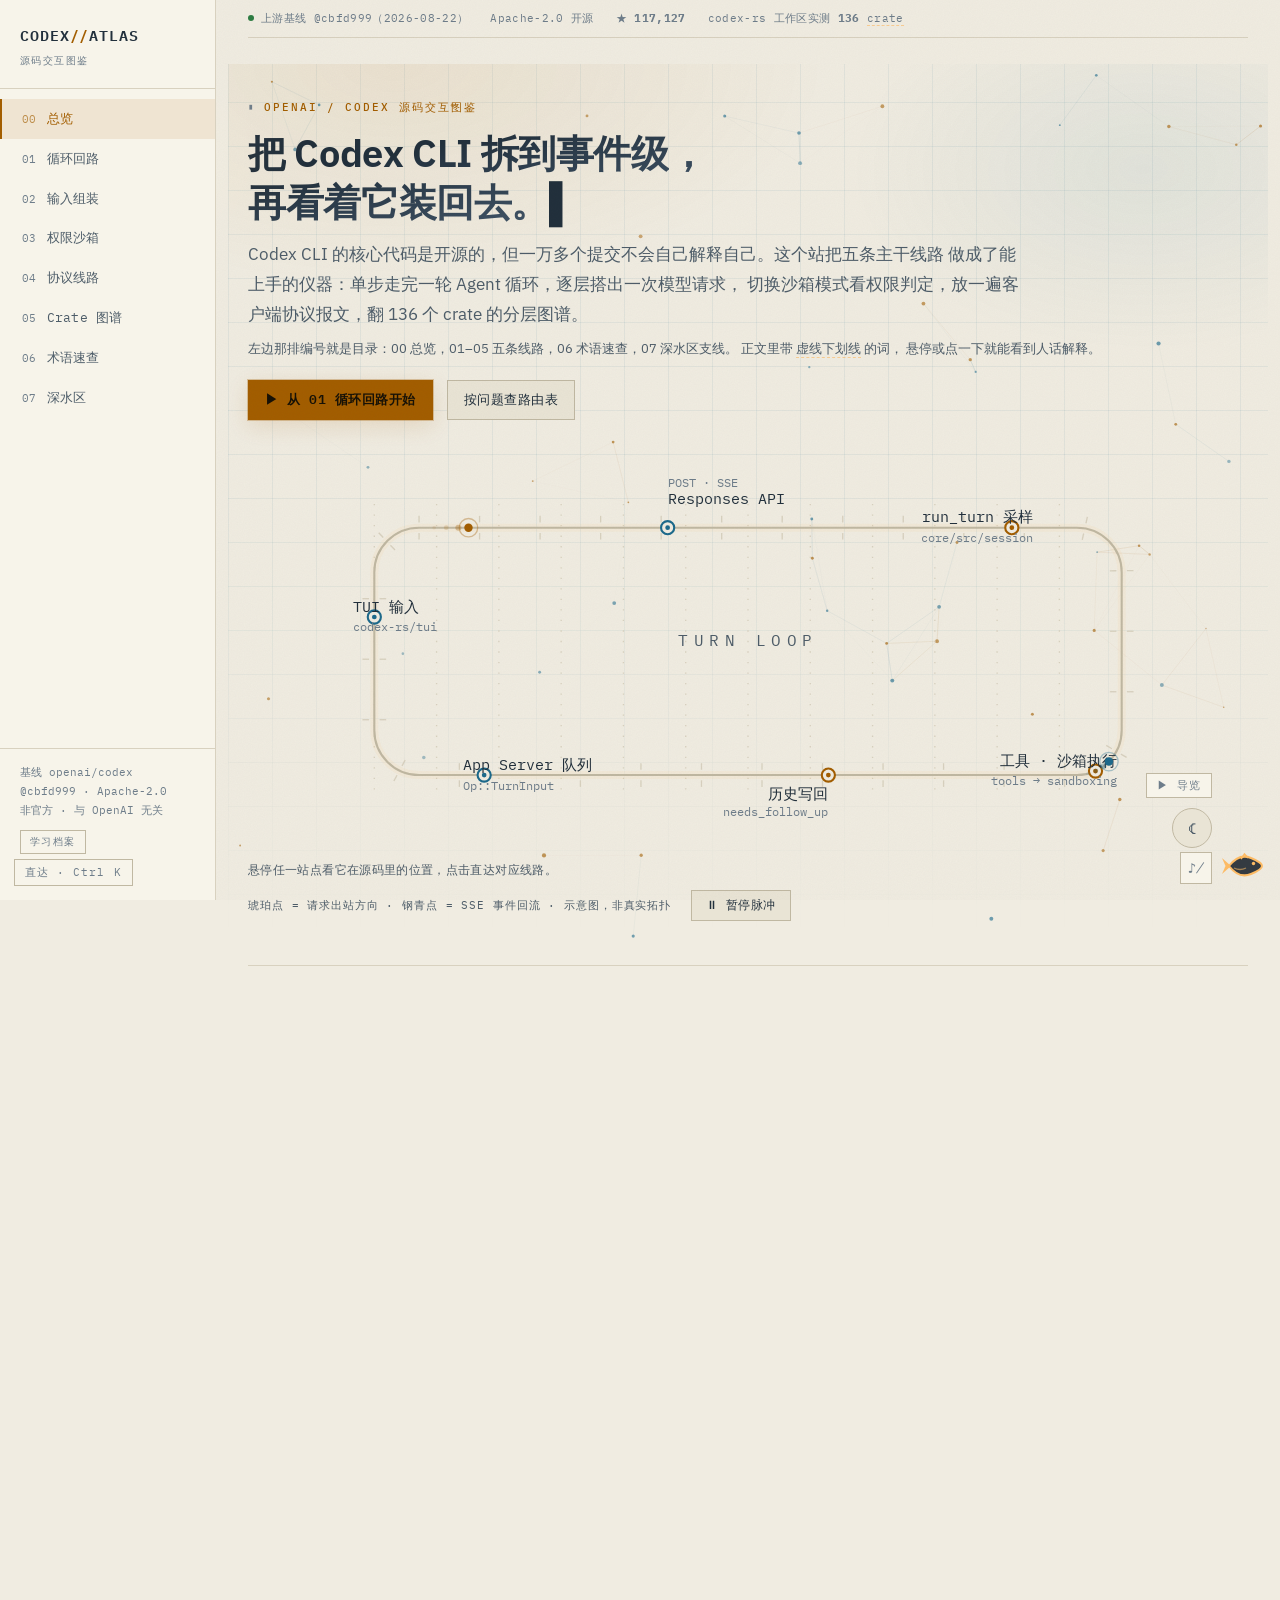
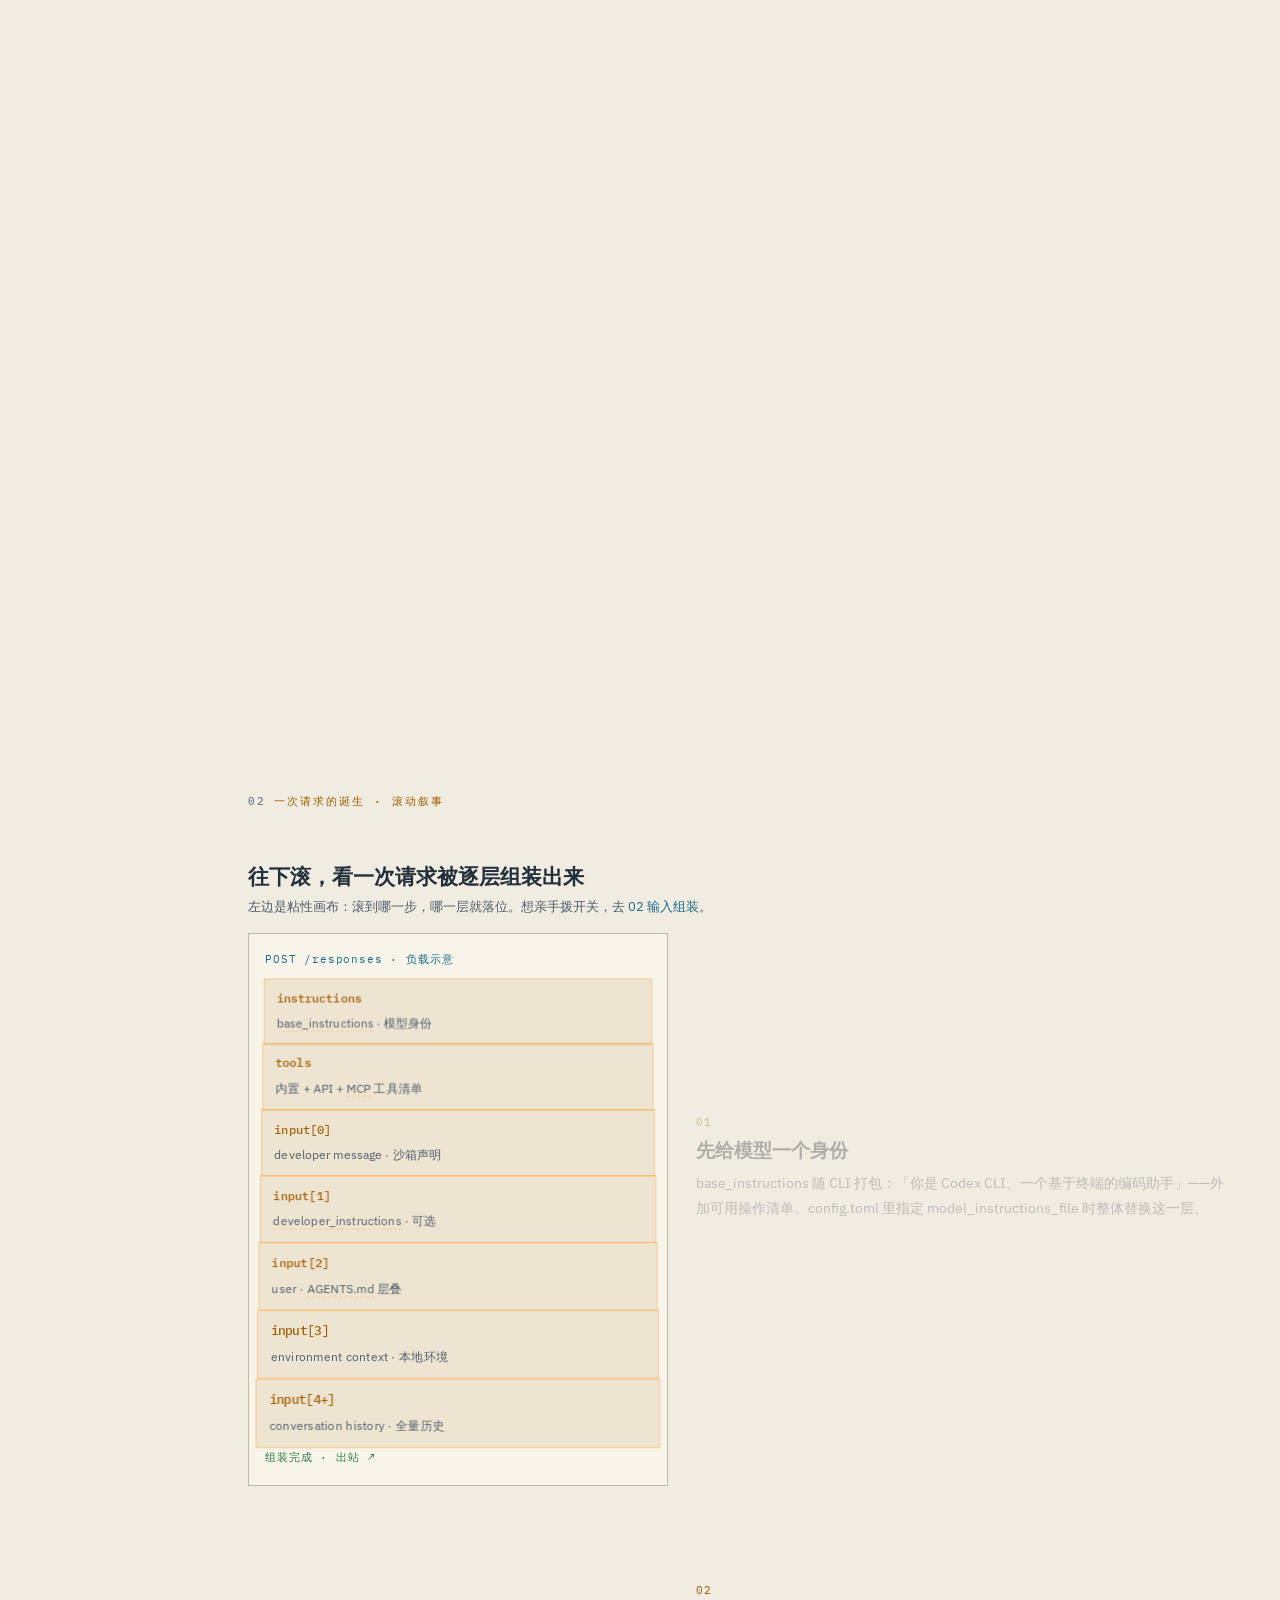
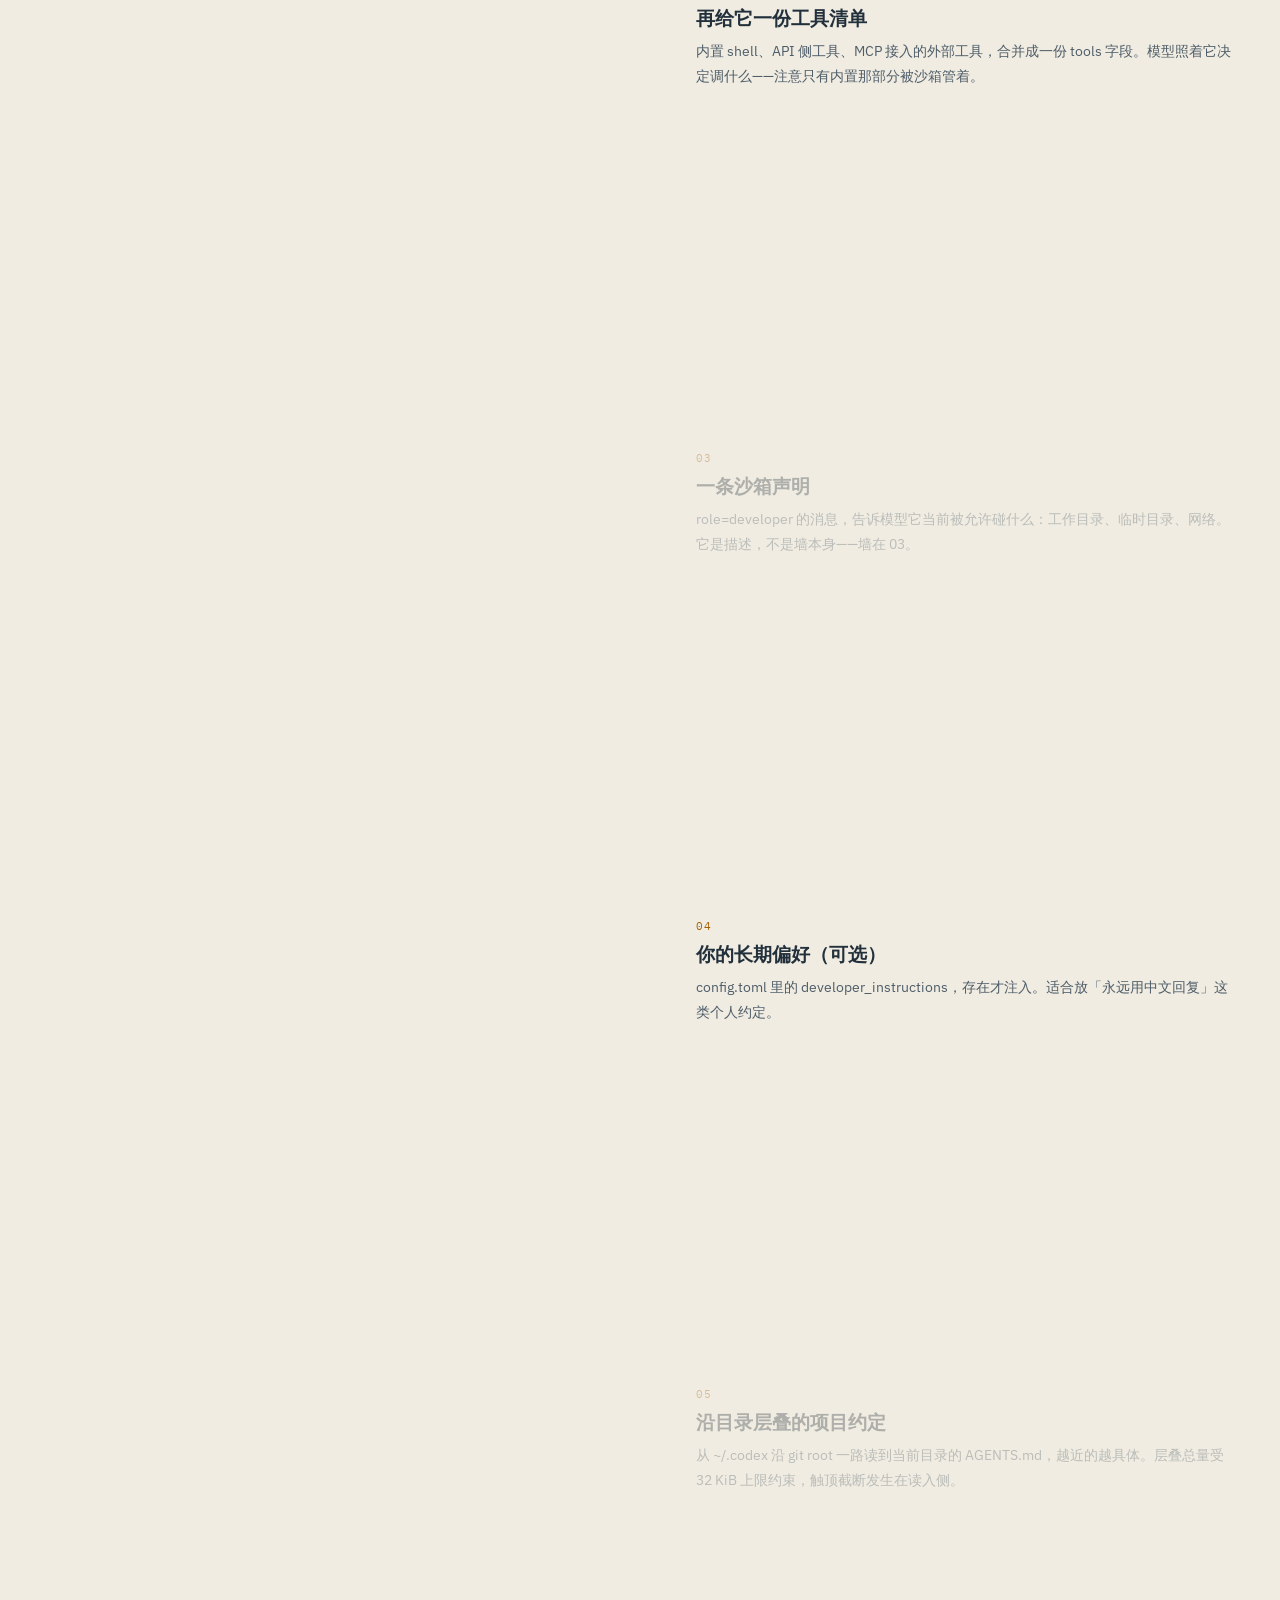
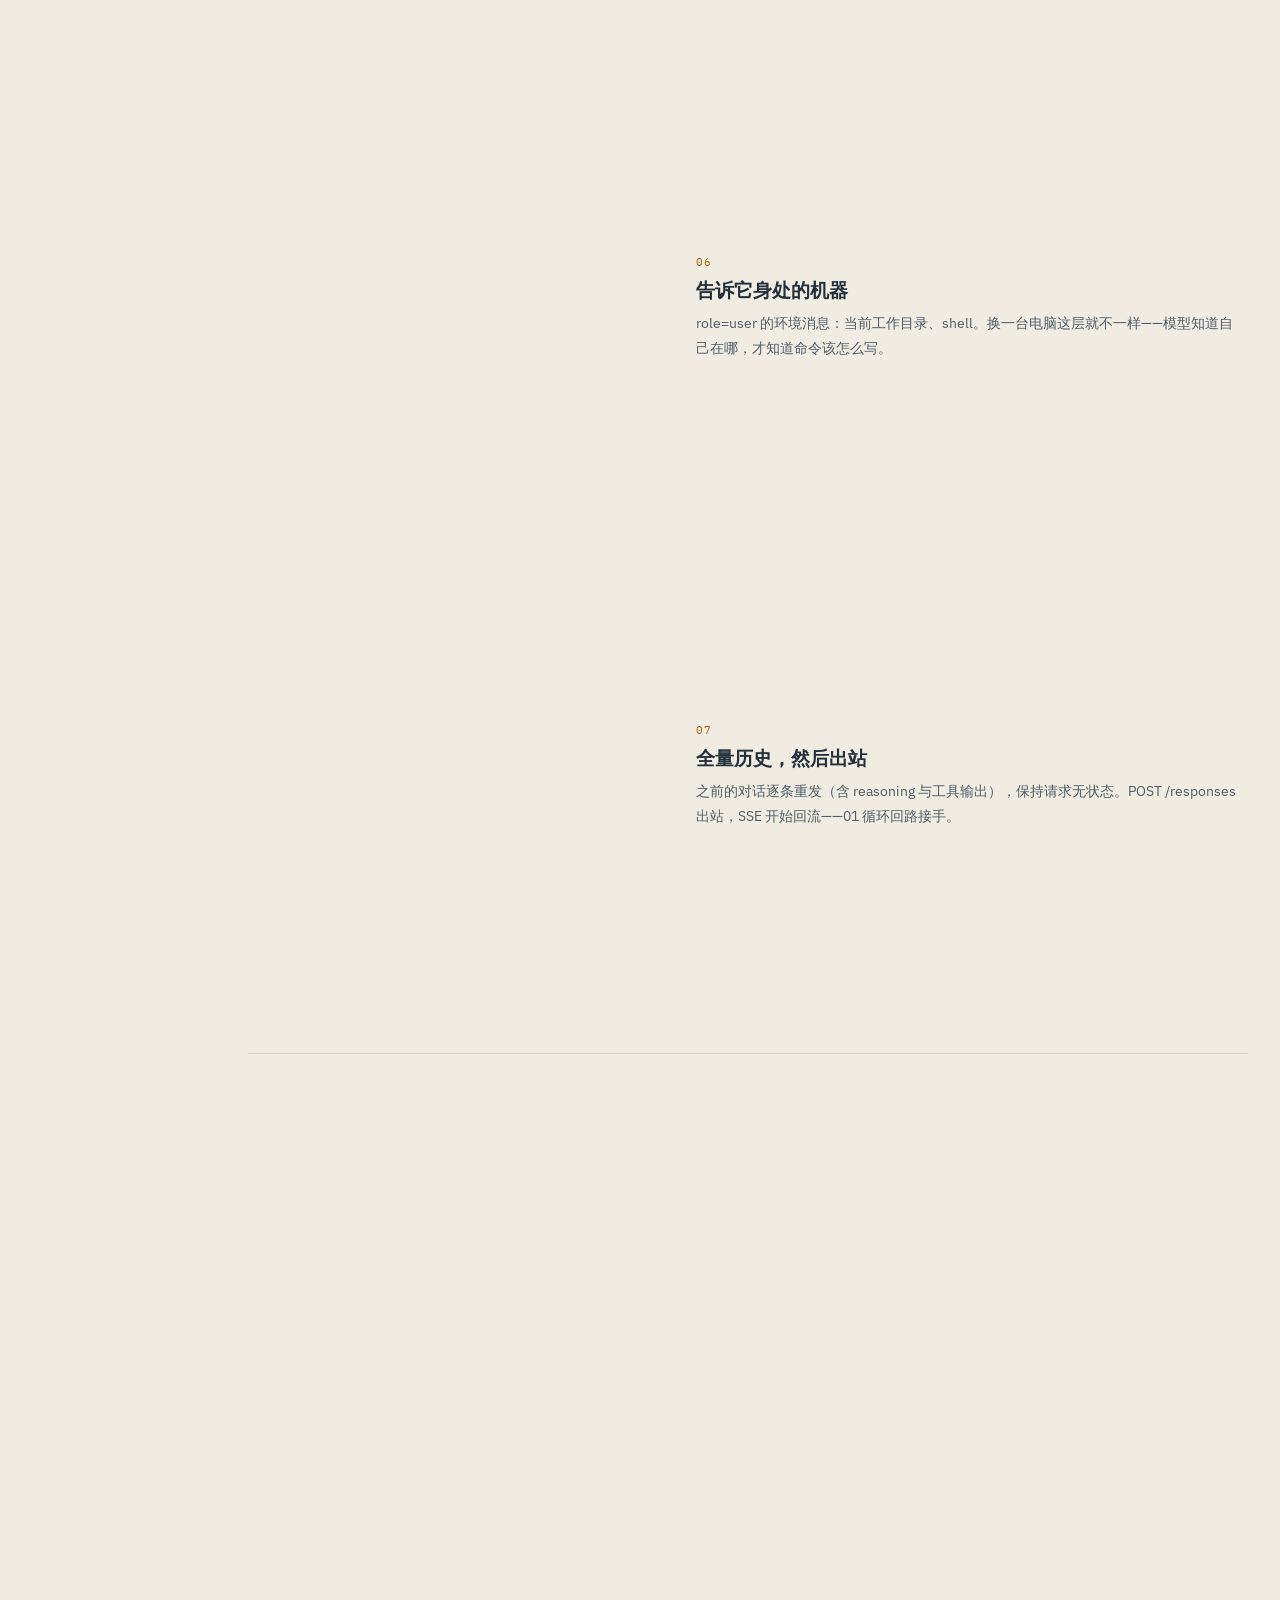
==== index.html @ eab5d167 "feat: baseline migration 343074d4 -> cbfd999 (Add hooks for interrupted turns, 2026-08-25) - first f" ====
<!DOCTYPE html>
<html lang="zh-CN">
<head>
<meta charset="UTF-8">
<meta name="viewport" content="width=device-width, initial-scale=1.0">
<meta name="theme-color" content="#101418">
<title>CODEX ATLAS · openai/codex 源码交互图鉴</title>
<meta name="description" content="把开源的 Codex CLI 拆到事件级：Agent 循环、Prompt 组装、沙箱权限、App Server 协议、136 个 crate 图谱，全部可以上手操作。非官方中文学习站。">
<link rel="icon" type="image/svg+xml" href="data:image/svg+xml,%3Csvg xmlns='http://www.w3.org/2000/svg' viewBox='0 0 32 32'%3E%3Crect width='32' height='32' fill='%23101418'/%3E%3Cpath d='M7 9l8 7-8 7' stroke='%23ffb454' stroke-width='2.6' fill='none'/%3E%3Cpath d='M17 23h9' stroke='%238fc7e8' stroke-width='2.6'/%3E%3C/svg%3E">
<meta property="og:type" content="website">
<meta property="og:site_name" content="CODEX ATLAS">
<meta property="og:title" content="CODEX ATLAS · openai/codex 源码交互图鉴">
<meta property="og:description" content="把 Codex CLI 拆到事件级：单步走完 Agent 循环、逐层搭出模型请求、现场判定沙箱权限、放一遍协议报文、翻 136 个 crate 的图谱。">
<meta property="og:url" content="https://shine-233.github.io/codex-atlas/">
<meta property="og:image" content="https://shine-233.github.io/codex-atlas/assets/og.png">
<meta name="twitter:card" content="summary_large_image">
<link rel="preconnect" href="https://fonts.googleapis.com">
<link rel="preconnect" href="https://fonts.gstatic.com" crossorigin>
<link href="https://fonts.googleapis.com/css2?family=IBM+Plex+Mono:wght@400;500;600&family=IBM+Plex+Sans:wght@400;500;600&display=swap" rel="stylesheet">
<link rel="stylesheet" href="assets/styles.css">
</head>
<body>

<a class="skip-link" href="#main">跳到主内容</a>

<nav class="rail" aria-label="站点线路">
  <a class="rail-brand" href="index.html">
    <span class="sig">CODEX<b>//</b>ATLAS</span>
    <span class="sub">源码交互图鉴</span>
  </a>
  <div class="rail-chs">
    <a class="rail-ch" href="index.html"><span class="ch-no">00</span>总览</a>
    <a class="rail-ch" href="labs/loop.html"><span class="ch-no">01</span>循环回路</a>
    <a class="rail-ch" href="labs/prompt.html"><span class="ch-no">02</span>输入组装</a>
    <a class="rail-ch" href="labs/sandbox.html"><span class="ch-no">03</span>权限沙箱</a>
    <a class="rail-ch" href="labs/appserver.html"><span class="ch-no">04</span>协议线路</a>
    <a class="rail-ch" href="labs/atlas.html"><span class="ch-no">05</span>Crate 图谱</a>
    <a class="rail-ch" href="glossary.html"><span class="ch-no">06</span>术语速查</a>
    <a class="rail-ch" href="labs/deep.html"><span class="ch-no">07</span>深水区</a>
  </div>
  <div class="rail-foot">
    基线 openai/codex<br>@cbfd999 · Apache-2.0<br>非官方 · 与 OpenAI 无关
  </div>
</nav>

<div class="topbar">
  <span class="sig">CODEX<b>//</b>ATLAS</span>
  <button class="nav-toggle" aria-expanded="false" aria-controls="mnav">菜单</button>
</div>
<div class="mobile-nav" id="mnav">
  <a href="index.html">00 · 总览</a>
  <a href="labs/loop.html">01 · 循环回路</a>
  <a href="labs/prompt.html">02 · 输入组装</a>
  <a href="labs/sandbox.html">03 · 权限沙箱</a>
  <a href="labs/appserver.html">04 · 协议线路</a>
  <a href="labs/atlas.html">05 · Crate 图谱</a>
  <a href="glossary.html">06 · 术语速查</a>
  <a href="labs/deep.html">07 · 深水区</a>
</div>

<div class="wrap">
  <main class="container" id="main">

    <div class="status-strip">
      <span><i class="dot"></i>上游基线 @cbfd999（2026-08-22）</span>
      <span>Apache-2.0 开源</span>
      <span>★ <b data-count="117127">117,127</b></span>
      <span>codex-rs 工作区实测 <b data-count="136">136</b> crate</span>
    </div>

    <!-- 主视觉 -->
    <section class="hero" style="padding-top:26px;">
      <div id="hero-field" aria-hidden="true"></div>
      <p class="eyebrow"><span class="tick">▮</span><span data-decode>OPENAI / CODEX 源码交互图鉴</span></p>
      <h1>把 Codex CLI 拆到事件级，<br>再看着它装回去。<span class="cursor-blink" aria-hidden="true">▌</span></h1>
      <p class="lede">
        Codex CLI 的核心代码是开源的，但一万多个提交不会自己解释自己。这个站把五条主干线路
        做成了能上手的仪器：单步走完一轮 Agent 循环，逐层搭出一次模型请求，
        切换沙箱模式看权限判定，放一遍客户端协议报文，翻 136 个 crate 的分层图谱。
      </p>
      <p class="small muted" style="margin-top:8px;">
        左边那排编号就是目录：00 总览，01–05 五条线路，06 术语速查，07 深水区支线。
        正文里带 <span style="border-bottom:1px dashed rgba(255,180,84,.55);cursor:help;">虚线下划线</span> 的词，
        悬停或点一下就能看到人话解释。
      </p>
      <p style="margin:20px 0 6px;">
        <a class="btn primary" href="labs/loop.html">▶ 从 01 循环回路开始</a>
        <a class="btn" href="#route" style="margin-left:10px;">按问题查路由表</a>
      </p>
      <div id="hero-scope" style="margin:34px 0 0;"></div>
      <div class="loopscope-tip" id="hero-tip" aria-live="polite">
        悬停任一站点看它在源码里的位置，点击直达对应线路。
      </div>
      <p class="small muted" style="font-family:var(--mono); font-size:11px; letter-spacing:.08em; margin-top:10px;">
        琥珀点 = 请求出站方向 · 钢青点 = SSE 事件回流 · 示意图，非真实拓扑
        <button class="btn" id="pulse-toggle" type="button" aria-pressed="false"
                style="margin-left:12px; padding:6px 14px; font-size:12px;">⏸ 暂停脉冲</button>
      </p>
    </section>

    <hr class="sep">

    <!-- 全站线路图 -->
    <section id="metro">
      <p class="eyebrow"><span class="tick">01</span>全站线路图
        <span class="readout" style="margin-left:14px;text-transform:none;letter-spacing:.04em;">你的进度画在站上 · 点站直达</span></p>
      <h2 style="margin-top:6px;">八站一线，进度环跟着你走</h2>
      <div class="panel" style="margin-top:16px;">
        <div class="metro-wrap">
          <div id="metro-map" role="group" aria-label="全站线路图：00 总览经 01 到 05 五站主线，06 术语速查与 07 深水区为支线；每个站点外圈显示该页自检进度，点击直达"></div>
        </div>
        <div class="metro-legend">
          <span><i style="background:var(--amber);"></i>外圈 = 该站自检进度</span>
          <span><i style="background:var(--dim);"></i>灰圈 = 读过但还没做自检</span>
          <span><i style="background:var(--steel);"></i>光点 = 线上跑的脉冲（装饰）</span>
          <span>键盘：Tab 到站后回车直达</span>
        </div>
      </div>
    </section>

    <!-- 一次请求的诞生 · 滚动叙事 -->
    <section id="birth">
      <p class="eyebrow"><span class="tick">02</span>一次请求的诞生 · 滚动叙事</p>
      <h2>往下滚，看一次请求被逐层组装出来</h2>
      <p class="muted small" style="margin-top:6px;">左边是粘性画布：滚到哪一步，哪一层就落位。想亲手拨开关，去 <a href="labs/prompt.html">02 输入组装</a>。</p>
      <div class="birth-grid">
        <div class="birth-viz-wrap">
          <div class="birth-viz" id="birth-viz" aria-hidden="true">
            <div class="bv-tag">POST /responses · 负载示意</div>
            <div class="bv-layer" data-l="1"><b>instructions</b><span>base_instructions · 模型身份</span></div>
            <div class="bv-layer" data-l="2"><b>tools</b><span>内置 + API + MCP 工具清单</span></div>
            <div class="bv-layer" data-l="3"><b>input[0]</b><span>developer message · 沙箱声明</span></div>
            <div class="bv-layer" data-l="4"><b>input[1]</b><span>developer_instructions · 可选</span></div>
            <div class="bv-layer" data-l="5"><b>input[2]</b><span>user · AGENTS.md 层叠</span></div>
            <div class="bv-layer" data-l="6"><b>input[3]</b><span>environment context · 本地环境</span></div>
            <div class="bv-layer" data-l="7"><b>input[4+]</b><span>conversation history · 全量历史</span></div>
            <div class="bv-out">组装完成 · 出站 ↗</div>
          </div>
        </div>
        <div class="birth-steps">
          <div class="birth-card" data-step="1">
            <span class="bc-no">01</span><h3>先给模型一个身份</h3>
            <p>base_instructions 随 CLI 打包：「你是 Codex CLI、一个基于终端的编码助手」——外加可用操作清单。config.toml 里指定 model_instructions_file 时整体替换这一层。</p>
          </div>
          <div class="birth-card" data-step="2">
            <span class="bc-no">02</span><h3>再给它一份工具清单</h3>
            <p>内置 shell、API 侧工具、MCP 接入的外部工具，合并成一份 tools 字段。模型照着它决定调什么——注意只有内置那部分被沙箱管着。</p>
          </div>
          <div class="birth-card" data-step="3">
            <span class="bc-no">03</span><h3>一条沙箱声明</h3>
            <p>role=developer 的消息，告诉模型它当前被允许碰什么：工作目录、临时目录、网络。它是描述，不是墙本身——墙在 03。</p>
          </div>
          <div class="birth-card" data-step="4">
            <span class="bc-no">04</span><h3>你的长期偏好（可选）</h3>
            <p>config.toml 里的 developer_instructions，存在才注入。适合放「永远用中文回复」这类个人约定。</p>
          </div>
          <div class="birth-card" data-step="5">
            <span class="bc-no">05</span><h3>沿目录层叠的项目约定</h3>
            <p>从 ~/.codex 沿 git root 一路读到当前目录的 AGENTS.md，越近的越具体。层叠总量受 32 KiB 上限约束，触顶截断发生在读入侧。</p>
          </div>
          <div class="birth-card" data-step="6">
            <span class="bc-no">06</span><h3>告诉它身处的机器</h3>
            <p>role=user 的环境消息：当前工作目录、shell。换一台电脑这层就不一样——模型知道自己在哪，才知道命令该怎么写。</p>
          </div>
          <div class="birth-card" data-step="7">
            <span class="bc-no">07</span><h3>全量历史，然后出站</h3>
            <p>之前的对话逐条重发（含 reasoning 与工具输出），保持请求无状态。POST /responses 出站，SSE 开始回流——01 循环回路接手。</p>
          </div>
        </div>
      </div>
    </section>

    <hr class="sep">

    <!-- 三步上手：这是真实顺序 -->
    <section>
      <p class="eyebrow"><span class="tick">03</span>三步上手</p>
      <h2 style="margin-top:6px;">第一次来，按顺序走这三步</h2>
      <table class="rt">
        <thead>
          <tr><th style="width:64px;">步</th><th>做什么</th><th>结束时你应能回答</th></tr>
        </thead>
        <tbody>
          <tr>
            <td><b style="color:var(--amber);font-family:var(--mono);">01</b></td>
            <td>进 <a href="labs/loop.html">01 循环回路</a>，按播放或拖动滑杆，走完一次用户输入到 TurnComplete 的全程。</td>
            <td>一轮对话为什么可能包含多次模型调用；工具输出去了哪里。</td>
          </tr>
          <tr>
            <td><b style="color:var(--amber);font-family:var(--mono);">02</b></td>
            <td>进 <a href="labs/prompt.html">02 输入组装</a>，逐层打开开关，看一次请求的实际构成和 32 KiB 指令上限的位置。</td>
            <td>AGENTS.md 从哪些目录读进来；完整历史为什么每次重发。</td>
          </tr>
          <tr>
            <td><b style="color:var(--amber);font-family:var(--mono);">03</b></td>
            <td>带着具体问题去 <a href="labs/sandbox.html">03 权限沙箱</a>、<a href="labs/appserver.html">04 协议线路</a>、<a href="labs/atlas.html">05 Crate 图谱</a> 或支线 <a href="labs/deep.html">07 深水区</a>，在下面路由表里找入口。</td>
            <td>你的那个问题，答案落在哪个源码目录。</td>
          </tr>
        </tbody>
      </table>
    </section>

    <!-- 五条主线 + 支线 -->
    <section>
      <p class="eyebrow"><span class="tick">04</span>线路总览
        <span class="readout" id="qp-sum" style="margin-left:14px;text-transform:none;letter-spacing:.04em;"></span></p>
      <h2 style="margin-top:6px;">五条主线，一台支线</h2>

      <div class="panel hot">
        <div class="panel-title">
          <h3><span style="font-family:var(--mono);color:var(--amber);font-size:13px;margin-right:10px;">01</span>循环回路</h3>
          <span class="readout">13 站 · 单步 / 播放 / 键盘 ←→<span class="qp-chip" data-qp="loop.html"></span></span>
        </div>
        <div class="vig" aria-hidden="true">
          <div class="vig-flow">
            <i class="lane a"></i><i class="lane b"></i>
            <em style="left:18%;"></em><em style="left:50%;"></em><em style="left:82%;"></em>
            <b class="a"></b><b class="b"></b>
          </div>
        </div>
        <p style="margin-bottom:12px;">改一行代码为什么常常要过两次模型？因为第一次采样里，模型多半只是在说「我要跑个测试」。单步仪把从输入进队到 TurnComplete 的 13 站全摊开——每站停在哪个文件、哪条事件上，随时可以停下来看。</p>
        <p class="small muted">13 个阶段可单步停留。每一步给出对应的真实文件路径与事件名，如 <code>core/src/session/mod.rs</code> 的队列对、<code>ResponseEvent::OutputItemDone</code>。</p>
        <p style="margin:14px 0 0;"><a class="btn on" href="labs/loop.html">进入 01 →</a></p>
      </div>

      <div class="panel">
        <div class="panel-title">
          <h3><span style="font-family:var(--mono);color:var(--amber);font-size:13px;margin-right:10px;">02</span>输入组装</h3>
          <span class="readout">7 层开关 · 组装栈 · 32 KiB 演示<span class="qp-chip" data-qp="prompt.html"></span></span>
        </div>
        <div class="vig" aria-hidden="true">
          <div class="vig-stack">
            <i style="width:92%;"></i>
            <i style="width:64%;animation-delay:.5s;"></i>
            <i style="width:78%;animation-delay:1s;"></i>
            <i style="width:38%;animation-delay:1.5s;"></i>
          </div>
        </div>
        <p style="margin-bottom:12px;">发往 Responses API 的一次请求，是七层叠出来的载荷：base_instructions 垫底，config.toml 里的开发者指令和沿目录层叠的 AGENTS.md 依次压上，环境消息与工具清单收尾。谁压着谁、32 KiB 上限卡在哪，把开关一层层拨上去就看清了。</p>
        <p class="small muted">每层开关可独立启停；体积为示意刻度，非实测 token 数，出处见页面脚注。</p>
        <p style="margin:14px 0 0;"><a class="btn" href="labs/prompt.html">进入 02 →</a></p>
      </div>

      <div class="panel">
        <div class="panel-title">
          <h3><span style="font-family:var(--mono);color:var(--amber);font-size:13px;margin-right:10px;">03</span>权限沙箱</h3>
          <span class="readout">6 动作 × 3 模式 × 审批轴<span class="qp-chip" data-qp="sandbox.html"></span></span>
        </div>
        <div class="vig" aria-hidden="true">
          <div class="vig-cells">
            <i class="g"></i><i class="r" style="animation-delay:.4s;"></i><i class="y" style="animation-delay:.8s;"></i>
            <i class="g" style="animation-delay:1.2s;"></i><i class="r" style="animation-delay:1.6s;"></i><i class="y" style="animation-delay:2s;"></i>
          </div>
        </div>
        <p style="margin-bottom:12px;">同一个动作，三种模式三个下场：read-only 连临时目录都不给写，workspace-write 放行工作区但拦下越界路径，danger-full-access 直接裸跑。判定器底下压着三套真实的内核机制（Seatbelt、Landlock+bwrap、WFP），选平台、选模式、点动作，结论和理由当场给。</p>
        <p class="small muted">选系统、选模式、选一个具体动作，直接给判定和理由。</p>
        <p style="margin:14px 0 0;"><a class="btn" href="labs/sandbox.html">进入 03 →</a></p>
      </div>

      <div class="panel">
        <div class="panel-title">
          <h3><span style="font-family:var(--mono);color:var(--amber);font-size:13px;margin-right:10px;">04</span>协议线路</h3>
          <span class="readout">双向时序 · 闸口后分两支<span class="qp-chip" data-qp="appserver.html"></span></span>
        </div>
        <div class="vig" aria-hidden="true">
          <div class="vig-msgs">
            <i></i><i class="s2c" style="animation-delay:.45s;"></i><i style="animation-delay:.9s;"></i><i class="s2c" style="animation-delay:1.35s;"></i>
          </div>
        </div>
        <p style="margin-bottom:12px;">VS Code 插件、macOS App 和 TUI 共用同一个核心，中间隔着一条 JSON-RPC 双向通道。报文时间线播到第 11 条会自己停下来：那是一次审批请求，整轮对话挂起等你裁决——批准和拒绝，后面是两段不同的剧情。</p>
        <p class="small muted">报文序列可整段播放，也可点击任意一条查看结构示例（标注为示意形状）。</p>
        <p style="margin:14px 0 0;"><a class="btn" href="labs/appserver.html">进入 04 →</a></p>
      </div>

      <div class="panel">
        <div class="panel-title">
          <h3><span style="font-family:var(--mono);color:var(--amber);font-size:13px;margin-right:10px;">05</span>Crate 图谱</h3>
          <span class="readout">136 crate · 9 带 · 检索高亮<span class="qp-chip" data-qp="atlas.html"></span></span>
        </div>
        <div class="vig" aria-hidden="true">
          <div class="vig-ribbon">
            <i style="flex-grow:8;background:rgba(255,180,84,.92);"></i>
            <i style="flex-grow:14;background:rgba(255,180,84,.8);"></i>
            <i style="flex-grow:15;background:rgba(255,180,84,.68);"></i>
            <i style="flex-grow:9;background:rgba(255,180,84,.56);"></i>
            <i style="flex-grow:40;background:rgba(255,180,84,.44);"></i>
            <b></b>
          </div>
        </div>
        <p style="margin-bottom:12px;">想读某个功能的实现，该从哪个 crate 下手？136 个工作区成员分成九条功能带：入口、核心引擎、工具执行、沙箱安全、模型连接、协议接入、扩展生态、云协作、基础设施。支持按名字检索高亮。</p>
        <p class="small muted">成员名单取自固定提交下的 codex-rs/Cargo.toml，可直接复核；分带是本站归纳，不是上游分类。</p>
        <p style="margin:14px 0 0;"><a class="btn" href="labs/atlas.html">进入 05 →</a></p>
      </div>

      <div class="panel">
        <div class="panel-title">
          <h3><span style="font-family:var(--mono);color:var(--steel);font-size:13px;margin-right:10px;">07</span>深水区 · 支线</h3>
          <span class="readout">6 间房 · 凭据 / 配置 / 补丁 / TUI / 扩展 / Code Mode<span class="qp-chip" data-qp="deep.html"></span></span>
        </div>
        <p style="margin-bottom:12px;">主干之外常被打听的六件事，每件配一个能动手的小玩意儿：
        登录令牌从哪来到哪去、config.toml 谁覆盖谁、apply_patch 格式现场拆解试错、
        TUI 每格画面背后是哪条事件、技能记忆钩子挂在系统的哪个位置、Code Mode 那个 V8 实验到底想干什么。</p>
        <p class="small muted">支线深度不及主线，门槛也更低——每间房独立，按需跳进去。凭据与配置出自官方文档级材料；hooks 事件名与 rollout 文件名规则为源码实测；Code Mode 为实验位推演，就地标注。</p>
        <p style="margin:14px 0 0;"><a class="btn" href="labs/deep.html">进入 07 →</a></p>
      </div>
    </section>

    <hr class="sep">

    <!-- 按问题路由 -->
    <section id="route">
      <p class="eyebrow"><span class="tick">05</span>信号路由</p>
      <h2 style="margin-top:6px;">按你的问题选入口</h2>
      <div class="search-row" style="margin-bottom:2px;">
        <input type="text" id="route-q" class="search-box"
               placeholder="输入关键词过滤，如 agents / 沙箱 / 断线 / ci …（Esc 清除）"
               aria-label="过滤路由表问题">
        <span class="match-readout" id="route-count" aria-live="polite"></span>
      </div>
      <table class="rt">
        <thead>
          <tr><th style="width:52%;">你的问题</th><th>去这里</th></tr>
        </thead>
        <tbody>
          <tr><td>一轮对话内部到底发生了什么，为什么不止一次模型调用</td><td><a href="labs/loop.html">01 循环回路</a></td></tr>
          <tr><td>我的 AGENTS.md 是从哪些目录被读进去的，有上限吗</td><td><a href="labs/prompt.html">02 输入组装</a></td></tr>
          <tr><td>Codex 会写我工作区之外的路径吗，临时目录呢</td><td><a href="labs/sandbox.html">03 权限沙箱</a></td></tr>
          <tr><td>MCP 服务器提供的工具受不受 Codex 沙箱保护</td><td><a href="labs/sandbox.html">03 权限沙箱</a> · 底部说明</td></tr>
          <tr><td>IDE 插件用什么协议跟核心通信，断线了怎么办</td><td><a href="labs/appserver.html">04 协议线路</a></td></tr>
          <tr><td>审批弹窗出现时，是谁在暂停、谁在等待</td><td><a href="labs/appserver.html">04 协议线路</a></td></tr>
          <tr><td>我想从某个功能（记忆/云任务/代码执行）入手读源码</td><td><a href="labs/atlas.html">05 Crate 图谱</a></td></tr>
          <tr><td>启动命令 codex 在 npm 包和 Rust 二进制之间发生了什么</td><td><a href="labs/loop.html">01 循环回路</a> · 阶段 1–3</td></tr>
          <tr><td>想在 CI 或脚本里跑一次性任务，不进交互界面</td><td><a href="labs/loop.html">01 循环回路</a> · 阶段 1–2；<a href="labs/atlas.html">05</a> B1 <code>exec</code></td></tr>
          <tr><td>ChatGPT 登录态和 API key 有什么区别，请求打到哪个域名</td><td><a href="labs/loop.html">01 循环回路</a> · 第 10 站</td></tr>
          <tr><td>会话能恢复吗？断线重连后时间线还在不在</td><td><a href="labs/appserver.html">04 协议线路</a> · Thread 原语；<a href="labs/atlas.html">05</a> B2 <code>rollout / thread-store</code></td></tr>
          <tr><td>技能、记忆、钩子这类扩展机制挂在哪一层</td><td><a href="labs/atlas.html">05 Crate 图谱</a> · B7 扩展生态；<a href="labs/deep.html">07</a> E 房挂点地图</td></tr>
          <tr><td>codex login 之后我的令牌存在哪，和 API key 走的是同一个接口吗</td><td><a href="labs/deep.html">07 深水区</a> · A 房凭据流</td></tr>
          <tr><td>config.toml 里能配什么，CLI 旗标和配置文件谁覆盖谁</td><td><a href="labs/deep.html">07 深水区</a> · B 房组装台与优先级阶梯</td></tr>
          <tr><td>模型改文件用的 apply_patch 补丁是什么格式，为什么会拒绝</td><td><a href="labs/deep.html">07 深水区</a> · C 房补丁解剖台</td></tr>
          <tr><td>TUI 里那些界面元素背后是什么事件，斜杠命令有哪些</td><td><a href="labs/deep.html">07 深水区</a> · D 房后台</td></tr>
          <tr><td>看不懂某个英文术语或内部名词</td><td><a href="glossary.html">06 术语速查</a></td></tr>
        </tbody>
      </table>
    </section>

    <!-- 全站速通 -->
    <section id="speedrun">
      <p class="eyebrow"><span class="tick">06</span>全站速通
        <span class="readout" style="margin-left:14px;text-transform:none;letter-spacing:.04em;">8 题随机 · 每题 20 秒 · 最佳成绩存本机</span></p>
      <h2 style="margin-top:6px;">敢不敢现在就验收一遍</h2>
      <div class="panel" style="margin-top:16px;">
        <div class="sr-stage" id="sr-stage" aria-live="polite">
          <p class="sr-q">题目从五条线路的 CHECKPOINT 题库里随机抽 8 道，每题 20 秒。答完立刻知道对错和原因。数字键 <span class="kbd">1</span>–<span class="kbd">3</span> 也能作答。</p>
          <p class="sr-best" id="sr-best-line"></p>
          <p style="margin:16px 0 0;"><button class="btn primary" id="sr-start">▶ 开始速通</button></p>
        </div>
      </div>
    </section>

    <hr class="sep">

    <!-- 证据边界 -->
    <aside class="evidence">
      <div class="ev-h">证据边界</div>
      上游基线固定为 openai/codex main 分支提交 <a href="https://github.com/openai/codex/commit/cbfd999db78cb088d2bd89b52051efe6f44555a4" target="_blank" rel="noopener"><code>cbfd999db78cb088d2bd89b52051efe6f44555a4</code></a>（2026-08-25，"Add hooks for interrupted turns (#40511)"）。星标数与 crate 数为该日经 GitHub API 实测；上游持续变化，数字以固定提交为准。
      内容来源分三类：① <a href="https://github.com/openai/codex/blob/cbfd999db78cb088d2bd89b52051efe6f44555a4/codex-rs/Cargo.toml" target="_blank" rel="noopener">仓库文件与 Cargo.toml 成员名单</a>，可自行复核；② OpenAI 官方博客《Unrolling the Codex agent loop》与《Unlocking the Codex harness》；③ 社区源码研究（wineandchord 逐函数分析等），仅作交叉参考。
      凡属推断或示意，页面内均就地标注。本站是非官方学习项目，与 OpenAI 无隶属关系；发现事实错误请提 issue 指出具体页面与依据。
    </aside>

  </main>
</div>

<script src="assets/panel.js"></script>
<script src="assets/sound.js"></script>
<script src="assets/quiz-bank.js"></script>
<script src="assets/fx.js"></script>
<script src="assets/loop-hero.js"></script>
<script>
/* 首页线路面板由 fx.js 的平面包裹倾斜负责（防边缘抖动 + 回弹过渡），
   CATilt 只接管没被包裹的散卡，避免两套 transform 互相覆盖。 */
if (window.CATilt) CATilt(Array.prototype.filter.call(
  document.querySelectorAll(".panel"),
  function (p) { return !p.parentElement.classList.contains("fx-tilt-wrap"); }
));
</script>
<script>
/* 自检通关徽章：读取各页 CHECKPOINT 的最好成绩（只统计五条主线，支线单独显示） */
(function () {
  var data = window.CAProgress ? CAProgress.read() : {};
  var MAIN = ["loop.html", "prompt.html", "sandbox.html", "appserver.html", "atlas.html"];
  var cleared = 0;
  document.querySelectorAll(".qp-chip").forEach(function (el) {
    var rec = data[el.getAttribute("data-qp")];
    if (!rec || !rec.t) { el.remove(); return; }
    el.textContent = "自检 " + rec.c + "/" + rec.t;
    var done = rec.c >= rec.t;
    if (done) { el.classList.add("done"); if (MAIN.indexOf(el.getAttribute("data-qp")) !== -1) cleared++; }
    else el.classList.add("part");
    el.title = done ? "这条线路的自检已全部答对" : "自检答对 " + rec.c + " 题，还差 " + (rec.t - rec.c) + " 题";
  });
  var sum = document.getElementById("qp-sum");
  if (sum && cleared) sum.innerHTML = "自检通关 <b>" + cleared + "</b> / 5" +
    (cleared >= 5 ? ' · <b style="color:var(--amber);">五条全通</b>' : "");
  /* 首次集齐五条主线：广播一次全通关，站宠来庆祝 */
  if (cleared >= 5) {
    try {
      if (localStorage.getItem("ca-grand") !== "1") {
        localStorage.setItem("ca-grand", "1");
        document.dispatchEvent(new CustomEvent("ca:grandclear"));
      }
    } catch (e) { /* localStorage 不可用就只显示徽章 */ }
  }
})();
</script>
<script>
(function () {
  "use strict";
  var tip = document.getElementById("hero-tip");
  var IDLE = "悬停任一站点看它在源码里的位置，点击直达对应线路。";

  var STATIONS = [
    { f: 0.13, label: "Responses API", sub: "POST · SSE", color: "steel",
      href: "labs/loop.html#s=10",
      tip: "<b>Responses API</b> — 请求从这里出站：POST /responses，然后逐条读 SSE。→ 01 第 10 站" },
    { f: 0.31, label: "run_turn 采样", sub: "core/src/session", color: "amber",
      href: "labs/loop.html#s=9",
      tip: "<b>run_turn</b> — 循环体的心脏：每次采样前重新组装 Prompt。→ 01 第 9 站" },
    { f: 0.49, label: "工具 · 沙箱执行", sub: "tools → sandboxing", color: "amber",
      href: "labs/sandbox.html",
      tip: "<b>工具执行</b> — 命令落在 Seatbelt / Landlock / WFP 之下。现场判定见 03" },
    { f: 0.63, label: "历史写回", sub: "needs_follow_up", color: "amber",
      href: "labs/loop.html#s=13",
      tip: "<b>历史写回</b> — 工具输出进历史，这个标记决定要不要再转一圈。→ 01 第 13 站" },
    { f: 0.81, label: "App Server 队列", sub: "Op::TurnInput", color: "steel",
      href: "labs/appserver.html",
      tip: "<b>App Server 队列</b> — 所有客户端共用的入口：用户输入经 Op::TurnInput 入队。报文时序见 04" },
    { f: 0.94, label: "TUI 输入", sub: "codex-rs/tui", color: "steel",
      href: "labs/loop.html#s=1",
      tip: "<b>TUI 输入</b> — 你敲下的那行字从这里进回路。→ 01 第 1 站" }
  ];

  var scopeHandle = LoopScope.mount(document.getElementById("hero-scope"), {
    width: 760, height: 300, labels: true, speed: 46,
    interactive: true,
    stations: STATIONS,
    onHover: function (st) { tip.innerHTML = st.tip + ' <a href="' + st.href + '">前往 →</a>'; },
    onLeave: function () { tip.innerHTML = IDLE; }
  });

  /* 脉冲动画可暂停（>5s 自动播放需提供控制） */
  var pulseBtn = document.getElementById("pulse-toggle");
  var pulsePaused = false;
  pulseBtn.addEventListener("click", function () {
    pulsePaused = !pulsePaused;
    scopeHandle.setPaused(pulsePaused);
    pulseBtn.textContent = pulsePaused ? "▶ 恢复脉冲" : "⏸ 暂停脉冲";
    pulseBtn.setAttribute("aria-pressed", pulsePaused ? "true" : "false");
  });
})();
</script>
<script>
(function () {
  var q = document.getElementById("route-q");
  if (!q) return;
  var rows = Array.prototype.slice.call(document.querySelectorAll("#route tbody tr"));
  var out = document.getElementById("route-count");
  function apply() {
    var kw = q.value.trim().toLowerCase();
    var hits = 0;
    rows.forEach(function (tr) {
      var hit = !kw || tr.textContent.toLowerCase().indexOf(kw) !== -1;
      tr.classList.toggle("hidden", !hit);
      if (hit) hits++;
    });
    out.innerHTML = kw
      ? (hits ? '匹配 <b>' + hits + '</b> / ' + rows.length : "没有匹配 — 换个关键词")
      : rows.length + " 条路线";
  }
  q.addEventListener("input", apply);
  q.addEventListener("keydown", function (e) {
    if (e.key === "Escape") { q.value = ""; apply(); }
  });
  apply();
})();
</script>
<script src="assets/terms.js"></script>
<script>
/* ---------- 全站线路图：8 站 metro，进度环 = 各页自检/翻卡成绩 ---------- */
(function () {
  "use strict";
  var host = document.getElementById("metro-map");
  if (!host) return;
  var NS = "http://www.w3.org/2000/svg";
  function E(n, a) { var x = document.createElementNS(NS, n); for (var k in a) x.setAttribute(k, a[k]); return x; }
  var reduced = window.PrefersReducedMotion === true;

  var STATIONS = [
    { no: "00", name: "总览", x: 70, y: 150, href: "index.html", hub: true },
    { no: "01", name: "循环回路", x: 190, y: 150, href: "labs/loop.html", qp: "loop.html" },
    { no: "02", name: "输入组装", x: 310, y: 150, href: "labs/prompt.html", qp: "prompt.html" },
    { no: "03", name: "权限沙箱", x: 430, y: 150, href: "labs/sandbox.html", qp: "sandbox.html" },
    { no: "04", name: "协议线路", x: 550, y: 150, href: "labs/appserver.html", qp: "appserver.html" },
    { no: "05", name: "Crate 图谱", x: 670, y: 150, href: "labs/atlas.html", qp: "atlas.html" },
    { no: "06", name: "术语速查", x: 310, y: 62, href: "glossary.html", branch: true, flash: true },
    { no: "07", name: "深水区", x: 670, y: 238, href: "labs/deep.html", qp: "deep.html", branch: true }
  ];

  var svg = E("svg", { viewBox: "0 0 760 300", preserveAspectRatio: "xMidYMid meet" });
  svg.style.width = "100%"; svg.style.height = "auto"; svg.style.display = "block";

  /* 主线 + 支线 */
  var mainPath = E("path", { class: "metro-line", d: "M 70 150 H 670" });
  svg.appendChild(mainPath);
  var br1 = E("path", { class: "metro-branch", d: "M 310 150 V 62" });
  var br2 = E("path", { class: "metro-branch", d: "M 670 150 V 238" });
  svg.appendChild(br1); svg.appendChild(br2);

  var quiz = window.CAProgress ? CAProgress.read() : {};
  var seen = {};
  try { seen = JSON.parse(localStorage.getItem("ca-seen") || "{}"); } catch (e) { }
  var flash = 0, FLASH_TOTAL = 41;
  try {
    var f = JSON.parse(localStorage.getItem("ca-flash-glossary") || "{}");
    Object.keys(f).forEach(function (k) { if (f[k] === true) flash++; });
  } catch (e) { }
  var grand = false;
  try { grand = localStorage.getItem("ca-grand") === "1"; } catch (e) { }

  function stationSt(s) {
    var g = E("g", { class: "metro-station" + (seen[s.href.split("/").pop()] ? " seen" : "") });
    g.setAttribute("tabindex", "0");
    g.setAttribute("role", "link");
    var label = s.no + " " + s.name + (s.hub ? " · 你在这里" : "");
    g.setAttribute("aria-label", label + "，回车前往");
    var R = s.hub ? 15 : 12;

    g.appendChild(E("circle", { class: "plat", cx: s.x, cy: s.y, r: R }));
    /* 进度环：主线=自检成绩，06=翻卡，07=自检 */
    var pct = 0, tip = "";
    if (s.qp && quiz[s.qp] && quiz[s.qp].t) {
      pct = quiz[s.qp].c / quiz[s.qp].t;
      tip = "自检 " + quiz[s.qp].c + "/" + quiz[s.qp].t;
    } else if (s.flash) {
      pct = flash / FLASH_TOTAL;
      tip = "翻卡已记 " + flash + "/" + FLASH_TOTAL;
    }
    if (pct > 0) {
      var C = 2 * Math.PI * (R + 6);
      g.appendChild(E("circle", {
        class: "ring", cx: s.x, cy: s.y, r: R + 6,
        "stroke-dasharray": (pct * C).toFixed(1) + " " + C.toFixed(1)
      }));
    }
    var no = E("text", { class: "st-no", x: s.x, y: s.y + (s.hub ? -22 : -20) });
    no.textContent = (tip ? tip + " · " : "") + s.no;
    g.appendChild(no);
    var nm = E("text", { class: "st-name", x: s.x, y: s.y + (s.branch ? (s.no === "06" ? -30 : 38) : 34) });
    nm.textContent = s.name;
    g.appendChild(nm);
    if (s.hub && grand) {
      g.classList.add("metro-hub-glow");
      var badge = E("text", { x: s.x, y: s.y + 52, "text-anchor": "middle", fill: "#ffb454", "font-family": "var(--mono)", "font-size": "10px" });
      badge.textContent = "★ 五条全通";
      g.appendChild(badge);
    }

    function go() { location.href = s.href; }
    g.addEventListener("click", go);
    g.addEventListener("keydown", function (e) {
      if (e.key === "Enter" || e.key === " ") { e.preventDefault(); go(); }
    });
    /* 悬停/聚焦：进度细节浮出来，不用猜环的颜色 */
    g.addEventListener("pointerenter", function () { showTip(s); });
    g.addEventListener("pointerleave", hideTip);
    g.addEventListener("focus", function () { showTip(s); });
    g.addEventListener("blur", hideTip);
    svg.appendChild(g);
    return g;
  }

  /* 站点提示：SVG 坐标换算成容器像素，位置贴站名上方 */
  var metroTip = null;
  function tipText(s) {
    if (s.hub) return "<b>00 总览</b> · 你在这里" + (grand ? " · ★ 五条全通" : "");
    if (s.qp && quiz[s.qp] && quiz[s.qp].t) {
      var q = quiz[s.qp];
      return "<b>" + s.no + " " + s.name + "</b> · 自检 " + q.c + "/" + q.t +
        (q.c >= q.t ? " · 已通关" : " · 还差 " + (q.t - q.c) + " 题");
    }
    if (s.flash) return "<b>06 术语速查</b> · 翻卡已记 " + flash + "/" + FLASH_TOTAL;
    if (s.qp) return "<b>" + s.no + " " + s.name + "</b> · 还没做过自检";
    return seen[s.href.split("/").pop()] ? "<b>" + s.no + " " + s.name + "</b> · 读过" : "<b>" + s.no + " " + s.name + "</b> · 还没去过";
  }
  function showTip(s) {
    if (!metroTip) {
      metroTip = E("div", { class: "metro-tip" });
      metroTip.setAttribute("aria-hidden", "true");
      host.appendChild(metroTip);
    }
    metroTip.innerHTML = tipText(s);
    var px = s.x / 760 * host.clientWidth;
    var py = s.y / 300 * host.clientHeight;
    metroTip.style.left = Math.max(6, Math.min(host.clientWidth - 190, px - 80)) + "px";
    metroTip.style.top = Math.max(4, py - 52) + "px";
    metroTip.classList.add("show");
  }
  function hideTip() { if (metroTip) metroTip.classList.remove("show"); }
  STATIONS.forEach(stationSt);
  host.appendChild(svg);

  /* 脉冲：两枚光点沿主线往返，一枚跑 07 支线（reduced-motion 静止） */
  if (!reduced) {
    var mainLen = mainPath.getTotalLength();
    var pulses = [
      { el: E("circle", { class: "metro-pulse amber", r: 4.5 }), t: 0, speed: 0.00022, dir: 1 },
      { el: E("circle", { class: "metro-pulse", r: 3.5 }), t: 0.5, speed: 0.00016, dir: -1 },
      { el: E("circle", { class: "metro-pulse", r: 3 }), t: 0.2, speed: 0.00019, dir: 1 }
    ];
    pulses.forEach(function (p) { svg.appendChild(p.el); });
    var brLen = br2.getTotalLength();
    var brPulse = { el: E("circle", { class: "metro-pulse amber", r: 3.5 }), t: 0, speed: 0.0003, dir: 1, path: br2, len: brLen };
    svg.appendChild(brPulse.el);
    var last = null;
    var metroInView = true;
    if ("IntersectionObserver" in window) {
      new IntersectionObserver(function (ents) {
        metroInView = ents[0].isIntersecting;
      }, { rootMargin: "80px" }).observe(host);
    }
    (function frame(ts) {
      if (last == null) last = ts;
      var dt = Math.min(ts - last, 50); last = ts;
      if (!document.hidden && metroInView) {
        pulses.forEach(function (p) {
          if (!isFinite(p.t)) p.t = 0; /* 护栏：一次 NaN 不许永久污染脉冲 */
          p.t += p.speed * dt * p.dir;
          if (p.t > 1) { p.t = 1; p.dir = -1; }
          if (p.t < 0) { p.t = 0; p.dir = 1; }
          var pt = mainPath.getPointAtLength(p.t * mainLen);
          p.el.setAttribute("cx", pt.x); p.el.setAttribute("cy", pt.y);
        });
        if (!isFinite(brPulse.t)) brPulse.t = 0;
        brPulse.t += brPulse.speed * dt * brPulse.dir;
        if (brPulse.t > 1) { brPulse.t = 1; brPulse.dir = -1; }
        if (brPulse.t < 0) { brPulse.t = 0; brPulse.dir = 1; }
        var bp = brPulse.path.getPointAtLength(brPulse.t * brPulse.len);
        brPulse.el.setAttribute("cx", bp.x); brPulse.el.setAttribute("cy", bp.y);
      }
      /* 离屏或隐藏时降频轮询。注意 setTimeout 不带参调用，
         frame 的 ts 由 requestAnimationFrame 补上——直接 setTimeout(frame)
         会把 500 当时间戳算出 NaN（实测踩过）。 */
      if (!document.hidden && metroInView) requestAnimationFrame(frame);
      else setTimeout(function () { requestAnimationFrame(frame); }, 500);
    })(performance.now());
  }
})();

/* ---------- 全站速通 ---------- */
(function () {
  "use strict";
  var stage = document.getElementById("sr-stage");
  var bestLine = document.getElementById("sr-best-line");
  if (!stage || !window.CAQBANK) return;
  var KEY = "ca-speedrun";
  var N = 8, SECONDS = 20;

  function readBest() {
    try { return JSON.parse(localStorage.getItem(KEY) || "null"); } catch (e) { return null; }
  }
  function paintBest() {
    var b = readBest();
    bestLine.innerHTML = b
      ? "本机最佳：<b style='color:var(--amber);font-family:var(--mono);'>" + b.correct + "/" + b.total + "</b> · 用时 " + b.time + "s · " + b.date
      : "还没有成绩——第一个记录就是你。";
  }
  paintBest();

  function shuffle(arr) {
    for (var i = arr.length - 1; i > 0; i--) {
      var j = Math.floor(Math.random() * (i + 1));
      var t = arr[i]; arr[i] = arr[j]; arr[j] = t;
    }
    return arr;
  }

  var timer = null, timeLeft = SECONDS, locked = false, startTime = 0;

  function clearStage(html) {
    stage.innerHTML = html;
  }

  function start() {
    var qs = shuffle(window.CAQBANK.slice()).slice(0, N);
    var i = 0, correct = 0;
    startTime = Date.now();
    ask();

    function ask() {
      locked = false;
      var q = qs[i];
      clearStage(
        '<div class="sr-timer-row"><span>第 ' + (i + 1) + " / " + N + " 题 · " + q.page + "</span><span id='sr-sec'>" + SECONDS + "s</span></div>" +
        '<div class="sr-timer"><i id="sr-drain"></i></div>' +
        '<p class="sr-q"><span class="sr-no">Q' + (i + 1) + "</span>" + q.q + '<span class="sr-page">' + q.page + "</span></p>" +
        '<div class="sr-opts" id="sr-opts"></div>' +
        '<p class="sr-ex" id="sr-ex"></p>'
      );
      var opts = document.getElementById("sr-opts");
      q.opts.forEach(function (label, oi) {
        var b = document.createElement("button");
        b.type = "button";
        b.className = "sr-opt";
        b.innerHTML = '<span class="sr-key">' + (oi + 1) + "</span>" + label;
        b.addEventListener("click", function () { answer(oi); });
        opts.appendChild(b);
      });
      timeLeft = SECONDS;
      var drain = document.getElementById("sr-drain");
      var secOut = document.getElementById("sr-sec");
      var t0 = Date.now();
      timer = setInterval(function () {
        var left = Math.max(0, SECONDS - (Date.now() - t0) / 1000);
        timeLeft = left;
        drain.style.width = (left / SECONDS * 100) + "%";
        drain.classList.toggle("low", left < 6);
        secOut.textContent = left.toFixed(1) + "s";
        if (left <= 0) answer(-1);
      }, 100);
    }

    function answer(oi) {
      if (locked) return;
      locked = true;
      clearInterval(timer);
      var q = qs[i];
      var ok = oi === q.a;
      if (ok) correct++;
      try { document.dispatchEvent(new CustomEvent("ca:quiz", { detail: { ok: ok } })); } catch (e) { }
      Array.prototype.forEach.call(document.getElementById("sr-opts").children, function (b, idx) {
        b.disabled = true;
        if (idx === q.a) b.classList.add("right");
        else if (idx === oi) b.classList.add("wrong");
        else b.classList.add("mute");
      });
      document.getElementById("sr-ex").innerHTML =
        "<b>" + (ok ? "答对。" : oi === -1 ? "超时。" : "差一点。") + "</b> " + q.why;
      i++;
      if (i < N) setTimeout(ask, 1900);
      else setTimeout(finish, 1900);
    }

    function finish() {
      var secs = ((Date.now() - startTime) / 1000).toFixed(1);
      var best = readBest();
      var isBest = !best || correct > best.correct || (correct === best.correct && parseFloat(secs) < parseFloat(best.time));
      if (isBest) {
        try { localStorage.setItem(KEY, JSON.stringify({ correct: correct, total: N, time: secs, date: new Date().toISOString().slice(0, 10) })); } catch (e) { }
        try { CAConfetti.fire(correct >= N); } catch (e) { }
      }
      clearStage(
        '<div class="sr-final">' +
        '<div class="big">' + correct + " / " + N + "</div>" +
        "<div class='sub'>用时 " + secs + " 秒" + (isBest ? " · <b style='color:var(--amber);'>新纪录</b>" : " · 最佳 " + best.correct + "/" + N) + "</div>" +
        "<p style='margin:18px 0 0;'><button class='btn primary' id='sr-again'>↻ 再来一轮（题目会重抽）</button></p>" +
        "</div>"
      );
      paintBest();
      document.getElementById("sr-again").addEventListener("click", start);
      if (isBest && window.CASound) CASound.play(correct >= N ? "grand" : "clear");
      try { document.dispatchEvent(new CustomEvent("ca:speedrun", { detail: { correct: correct, total: N } })); } catch (e) { }
    }
  }
  document.getElementById("sr-start").addEventListener("click", start);

  /* 数字键作答 */
  document.addEventListener("keydown", function (e) {
    var opts = document.getElementById("sr-opts");
    if (!opts || locked) return;
    var n = parseInt(e.key, 10);
    if (n >= 1 && n <= opts.children.length) opts.children[n - 1].click();
  });
})();
</script>
<script>
/* ---------- 一次请求的诞生：滚动驱动逐层组装 + 双向互动 ----------
   滚动叙事是单向的：卡片走到中线，图层落位。
   这里补上反向通道：点图层跳到对应卡片，悬停卡片点亮对应图层——
   两套状态用同一个 data-l / data-step 数字对上，谁也不劫持谁。 */
(function () {
  "use strict";
  var viz = document.getElementById("birth-viz");
  var cards = document.querySelectorAll(".birth-card");
  if (!viz || !cards.length) return;
  var layers = viz.querySelectorAll(".bv-layer");
  var out = viz.querySelector(".bv-out");
  var reduced = window.PrefersReducedMotion === true;

  function setActive(n) {
    layers.forEach(function (l) {
      l.classList.toggle("on", reduced ? true : parseInt(l.getAttribute("data-l"), 10) <= n);
    });
    out.classList.toggle("on", reduced ? true : n >= 7);
    cards.forEach(function (c) {
      c.classList.toggle("on", reduced ? true : parseInt(c.getAttribute("data-step"), 10) === n);
    });
  }

  /* 反向通道一：点/回车某个图层 → 对应步骤卡滚进视口中央 */
  layers.forEach(function (l) {
    l.setAttribute("tabindex", "0");
    l.setAttribute("role", "button");
    var n = parseInt(l.getAttribute("data-l"), 10);
    function go() {
      setActive(Math.max(n, reduced ? 7 : 0));
      var card = document.querySelector('.birth-card[data-step="' + n + '"]');
      if (!card) return;
      card.scrollIntoView({ behavior: reduced ? "auto" : "smooth", block: "center" });
      card.classList.remove("lit");
      void card.offsetWidth;
      card.classList.add("lit");
      if (window.CAFlash) CAFlash(l);
    }
    l.addEventListener("click", go);
    l.addEventListener("keydown", function (e) {
      if (e.key === "Enter" || e.key === " ") { e.preventDefault(); go(); }
    });
  });

  /* 反向通道二：键盘用户 Tab 到卡片时，对应图层也亮一下（视觉绑定） */
  cards.forEach(function (c) {
    c.addEventListener("focus", function () {
      var n = parseInt(c.getAttribute("data-step"), 10);
      var l = viz.querySelector('.bv-layer[data-l="' + n + '"]');
      if (l) { l.classList.add("pick"); setTimeout(function () { l.classList.remove("pick"); }, 1200); }
    });
  });

  if (reduced) { setActive(7); return; }
  var io = new IntersectionObserver(function (entries) {
    entries.forEach(function (en) {
      if (en.isIntersecting) setActive(parseInt(en.target.getAttribute("data-step"), 10));
    });
  }, { rootMargin: "-42% 0px -42% 0px", threshold: 0 });
  cards.forEach(function (c) { io.observe(c); });
  setActive(0);

  /* 建模感：指针在粘性画布上移动时，载荷栈做轻微透视倾斜，
     七层的层间位移由 CSS 变量放大，栈读起来有厚度。指针离开即回正。 */
  var CAN_HOVER = window.matchMedia && window.matchMedia("(hover: hover) and (pointer: fine)").matches;
  if (!CAN_HOVER || !viz.style.setProperty) return;
  var wrap = viz.closest(".birth-viz-wrap") || viz;
  var raf = 0, px = 0.5, py = 0.5;
  wrap.addEventListener("pointermove", function (e) {
    var r = wrap.getBoundingClientRect();
    px = Math.min(1, Math.max(0, (e.clientX - r.left) / r.width));
    py = Math.min(1, Math.max(0, (e.clientY - r.top) / r.height));
    if (!raf) raf = requestAnimationFrame(function () {
      raf = 0;
      viz.style.setProperty("--bvx", ((0.5 - py) * 5).toFixed(2) + "deg");
      viz.style.setProperty("--bvy", ((px - 0.5) * 6).toFixed(2) + "deg");
      viz.classList.add("is-tilting");
    });
  });
  wrap.addEventListener("pointerleave", function () {
    if (raf) { cancelAnimationFrame(raf); raf = 0; }
    viz.classList.remove("is-tilting");
    viz.style.setProperty("--bvx", "0deg");
    viz.style.setProperty("--bvy", "0deg");
  });
})();
</script>
<script>
/* ---------- 首页聚光导览 ---------- */
window.CATOUR_STEPS = [
  { sel: "#hero-scope",
    title: "回路示波器",
    text: "这圈电路就是 Codex 的一轮对话：琥珀点顺时针是请求出站，钢青点逆时针是事件回流。每个站点都能悬停，点击直达对应线路。" },
  { sel: "#metro-map",
    title: "全站线路图",
    text: "八个站就是八页。站点外圈的环是你在这台机器上的真实进度——做过自检才有颜色。点站直达。" },
  { sel: ".birth-viz",
    title: "一次请求的诞生",
    text: "往下滚，七层负载逐层落位。这个栈也能反着玩：点任意一层，直接跳到讲解它的那张卡。" },
  { sel: "#route-q",
    title: "按问题路由",
    text: "带着具体问题来的话，在这里敲关键词——断线、沙箱、AGENTS——路由表当场告诉你答案在哪条线路。" },
  { sel: "#sr-stage",
    title: "全站速通",
    text: "8 道题、每题 20 秒，题目从五条线路的 CHECKPOINT 题库现抽。数字键 1–3 能作答，成绩存本机。" },
  { sel: ".snd-toggle",
    title: "音效开关",
    text: "默认静音。打开后盖章、答对、通关都会响——全部现场合成，没有音频文件。" },
  { sel: ".cod-pet",
    title: "小鳕",
    text: "站宠。点一下游一圈，给一条真实有用的提示；连点七下它会承认自己是站宠。它的眼神跟着你的光标走。" }
];
</script>
</body>
</html>
---- assets/styles.css ----
/* CODEX ATLAS — 仪器面板设计系统
   底色：深石墨蓝（不是纯黑）；信号色：琥珀荧光 + 钢青数据色。
   字体：IBM Plex Mono（数据/标签）+ IBM Plex Sans / Noto Sans SC（正文）。 */

:root {
  --bg0: #101418;
  --bg1: #151b22;
  --bg2: #1b232c;
  --ink: #e7edf3;
  --dim: #9aa7b4;
  --faint: #7f8c98;
  --amber: #ffb454;
  --amber-dim: rgba(255, 180, 84, 0.13);
  --steel: #8fc7e8;
  --steel-dim: rgba(143, 199, 232, 0.12);
  --line: #263140;
  --line-strong: #34424f;
  --ok: #7bc98b;
  --ok-dim: rgba(123, 201, 139, 0.14);
  --deny: #f0796a;
  --deny-dim: rgba(240, 121, 106, 0.13);
  --mono: "IBM Plex Mono", ui-monospace, "Cascadia Mono", Consolas, monospace;
  --sans: "IBM Plex Sans", "Noto Sans SC", "Microsoft YaHei UI", "PingFang SC", sans-serif;
  --rail-w: 216px;
  /* 动效 token：微反馈 150ms · 状态切换 280ms，统一缓动 */
  --t-fast: 0.15s;
  --t-med: 0.28s;
  --ease: cubic-bezier(0.2, 0.8, 0.2, 1);
}

/* ---------- 浅色「图纸」主题：右下角 ☀ 切换，持久化在 ca-theme，切换刷新一次 ---------- */
html[data-theme="light"] {
  --bg0: #f0ece1;
  --bg1: #f7f4ea;
  --bg2: #e9e4d5;
  --ink: #22303c;
  --dim: #4e5d69;
  --faint: #6e7d8a;
  --amber: #a35e00;
  --amber-dim: rgba(163, 94, 0, 0.10);
  --steel: #1d6a8c;
  --steel-dim: rgba(29, 106, 140, 0.10);
  --line: #d8d1bf;
  --line-strong: #c0b8a2;
  --ok: #2e7d43;
  --ok-dim: rgba(46, 125, 67, 0.12);
  --deny: #b23c2e;
  --deny-dim: rgba(178, 60, 46, 0.10);
  color-scheme: light;
}
html[data-theme="light"] body::after { opacity: 0.04; filter: invert(1); }
html[data-theme="light"] .hero::before {
  background:
    radial-gradient(620px 320px at 16% 0%, rgba(163, 94, 0, 0.08), transparent 70%),
    radial-gradient(420px 260px at 88% 12%, rgba(29, 106, 140, 0.07), transparent 70%),
    repeating-linear-gradient(0deg, rgba(29, 106, 140, 0.07) 0 1px, transparent 1px 44px),
    repeating-linear-gradient(90deg, rgba(29, 106, 140, 0.07) 0 1px, transparent 1px 44px);
}
@supports ((-webkit-background-clip: text) or (background-clip: text)) {
  html[data-theme="light"] .hero h1 {
    background: linear-gradient(168deg, #22303c 18%, #44586c 55%, #a35e00 108%);
    -webkit-background-clip: text;
    background-clip: text;
  }
}
html[data-theme="light"] .panel { box-shadow: inset 0 1px 0 rgba(255, 255, 255, 0.75); }
html[data-theme="light"] .btn.primary {
  box-shadow: 0 0 0 1px rgba(163, 94, 0, 0.3), 0 6px 22px rgba(163, 94, 0, 0.14);
}

/* 主题切换钮：与音效钮同族，竖排在其上方 */
.theme-toggle {
  position: fixed; right: 68px; bottom: 52px; z-index: 88;
  width: 40px; height: 40px; border-radius: 50%;
  border: 1px solid var(--line-strong); background: var(--bg2);
  color: var(--dim); font-size: 17px; line-height: 1; cursor: pointer;
  transition: border-color var(--t-fast) var(--ease), color var(--t-fast) var(--ease);
}
.theme-toggle:hover { border-color: var(--amber); color: var(--amber); }


/* 控制行共享基样式：各仪器页可在此基础上加页内覆盖 */
.controls {
  display: flex;
  align-items: center;
  flex-wrap: wrap;
  gap: 10px;
  padding: 14px 0;
  border-top: 1px solid var(--line);
  margin-top: 18px;
}

* { box-sizing: border-box; }

html { color-scheme: dark; }   /* 全局 smooth 锚滚动已移除：万尺长页上会中途力竭卡死，锚定位必须即时可靠 */
[id] { scroll-margin-top: 24px; }
body {
  margin: 0;
  background: var(--bg0);
  color: var(--ink);
  font-family: var(--sans);
  font-size: 15.5px;
  line-height: 1.75;
  -webkit-font-smoothing: antialiased;
  -webkit-tap-highlight-color: transparent;
}
a, button, input[type="range"] { touch-action: manipulation; }
@media (prefers-reduced-motion: reduce) {
  html { scroll-behavior: auto; }
  *, *::before, *::after {
    animation-duration: 0.001s !important;
    animation-iteration-count: 1 !important;
    transition-duration: 0.001s !important;
  }
}

::selection { background: var(--amber); color: #14100a; }

/* 深色主题滚动条（Firefox 用 scrollbar-color，WebKit 用伪元素） */
html { scrollbar-color: var(--line-strong) transparent; }
::-webkit-scrollbar { width: 10px; height: 10px; }
::-webkit-scrollbar-track { background: transparent; }
::-webkit-scrollbar-thumb {
  background: var(--line);
  border: 2px solid var(--bg0);
  border-radius: 5px;
}
::-webkit-scrollbar-thumb:hover { background: var(--line-strong); }

a { color: var(--steel); text-decoration: none; }
a:hover { color: var(--ink); text-decoration: underline; text-underline-offset: 3px; }

:focus-visible {
  outline: 2px solid var(--amber);
  outline-offset: 2px;
  border-radius: 2px;
}

code, pre {
  font-family: var(--mono);
  font-size: 0.92em;
}
code { background: var(--bg2); border: 1px solid var(--line); padding: 0.08em 0.38em; border-radius: 3px; }
pre {
  background: var(--bg1);
  border: 1px solid var(--line);
  padding: 14px 16px;
  overflow-x: auto;
  line-height: 1.6;
}
pre code { background: none; border: none; padding: 0; font-size: 0.88em; }

/* ---------- 左侧仪器架导航 ---------- */

.rail {
  position: fixed;
  top: 0; left: 0; bottom: 0;
  width: var(--rail-w);
  background: var(--bg1);
  border-right: 1px solid var(--line);
  display: flex;
  flex-direction: column;
  z-index: 40;
}

.rail-brand {
  display: block;
  padding: 22px 20px 18px;
  border-bottom: 1px solid var(--line);
}
.rail-brand .sig {
  font-family: var(--mono);
  font-weight: 600;
  font-size: 15px;
  letter-spacing: 0.06em;
  color: var(--ink);
}
.rail-brand .sig b { color: var(--amber); font-weight: 600; }
.rail-brand .sub {
  display: block;
  margin-top: 3px;
  font-family: var(--mono);
  font-size: 10px;
  letter-spacing: 0.14em;
  color: var(--faint);
  text-transform: uppercase;
}

.rail-chs { flex: 1; overflow-y: auto; padding: 10px 0; }
.rail-ch {
  display: block;
  padding: 9px 20px;
  color: var(--dim);
  font-family: var(--mono);
  font-size: 12.5px;
  letter-spacing: 0.02em;
  border-left: 2px solid transparent;
}
.rail-ch:hover { color: var(--ink); text-decoration: none; background: var(--bg2); }
.rail-ch[aria-current="page"] {
  color: var(--amber);
  border-left-color: var(--amber);
  background: var(--amber-dim);
}
.rail-ch .ch-no { color: var(--faint); margin-right: 10px; font-size: 11px; }
.rail-ch[aria-current="page"] .ch-no { color: var(--amber); opacity: 0.65; }

.rail-foot {
  padding: 14px 20px;
  border-top: 1px solid var(--line);
  font-family: var(--mono);
  font-size: 10.5px;
  line-height: 1.8;
  color: var(--faint);
}
.rail-foot a { color: var(--dim); }
/* 学习档案入口：抬高避开左下角固定定位的「直达」按钮（cmdk-fab），并留出点击空间 */
.rail-foot { padding-bottom: 46px; }
.rail-profile { position: relative; z-index: 86; }

/* ---------- 顶部状态条（仅移动端显示为导航条） ---------- */

.topbar {
  display: none;
  position: sticky;
  top: 0;
  z-index: 50;
  background: var(--bg1);
  border-bottom: 1px solid var(--line);
  align-items: center;
  gap: 12px;
  padding: 10px 16px;
}
.topbar .sig { font-family: var(--mono); font-weight: 600; font-size: 14px; letter-spacing: 0.05em; }
.topbar .sig b { color: var(--amber); font-weight: 600; }
.nav-toggle {
  margin-left: auto;
  background: var(--bg2);
  border: 1px solid var(--line-strong);
  color: var(--dim);
  font-family: var(--mono);
  font-size: 12px;
  padding: 5px 12px;
  cursor: pointer;
}
.mobile-nav { display: none; position: sticky; top: 45px; z-index: 49; background: var(--bg1); border-bottom: 1px solid var(--line); }
.mobile-nav.open { display: block; }
.mobile-nav a {
  display: block;
  padding: 10px 18px;
  font-family: var(--mono);
  font-size: 13px;
  color: var(--dim);
  border-bottom: 1px solid var(--line);
}
.mobile-nav a[aria-current="page"] { color: var(--amber); }

@media (max-width: 1023px) {
  .rail { display: none; }
  .topbar { display: flex; }
  .wrap { margin-left: 0 !important; }
}

/* ---------- 主区 ---------- */

.wrap {
  margin-left: var(--rail-w);
  min-height: 100vh;
}
.container {
  max-width: 1064px;
  margin: 0 auto;
  padding: 0 32px 96px;
}
@media (max-width: 640px) {
  .container { padding: 0 18px 72px; }
  table.rt { display: block; overflow-x: auto; }
}

.status-strip {
  display: flex;
  flex-wrap: wrap;
  gap: 6px 22px;
  padding: 9px 0;
  border-bottom: 1px solid var(--line);
  margin-bottom: 34px;
  font-family: var(--mono);
  font-size: 11px;
  color: var(--faint);
  letter-spacing: 0.03em;
}
.status-strip .dot {
  display: inline-block;
  width: 6px; height: 6px;
  border-radius: 50%;
  background: var(--ok);
  margin-right: 7px;
  vertical-align: 1px;
}

/* 眉题 */
.eyebrow {
  font-family: var(--mono);
  font-size: 11px;
  font-weight: 500;
  letter-spacing: 0.18em;
  text-transform: uppercase;
  color: var(--amber);
  margin: 0 0 10px;
}
.eyebrow .tick { color: var(--faint); margin-right: 8px; }

h1, h2, h3 { line-height: 1.3; }
h1 { font-size: clamp(26px, 4vw, 38px); font-weight: 650; margin: 0 0 14px; letter-spacing: -0.01em; }
h2 { font-size: 21px; font-weight: 600; margin: 52px 0 14px; }
h3 { font-size: 16.5px; font-weight: 600; margin: 30px 0 10px; }
p.lede { font-size: 17px; color: var(--dim); max-width: 46em; margin: 0 0 8px; }
p { margin: 0 0 14px; }
.muted { color: var(--dim); }
.small { font-size: 13px; }

/* ---------- 面板与基准标记 ---------- */

.panel {
  position: relative;
  background: var(--bg1);
  border: 1px solid var(--line);
  padding: 22px 24px;
  margin: 18px 0;
}
.panel::before, .panel::after {
  content: "";
  position: absolute;
  width: 9px; height: 9px;
  pointer-events: none;
}
.panel::before {
  top: -1px; left: -1px;
  border-top: 2px solid var(--line-strong);
  border-left: 2px solid var(--line-strong);
}
.panel::after {
  bottom: -1px; right: -1px;
  border-bottom: 2px solid var(--line-strong);
  border-right: 2px solid var(--line-strong);
}
.panel.hot::before { border-color: var(--amber); }
.panel.hot::after { border-color: var(--amber); }

/* 聚光层：CATilt 挂载的卡片在指针悬停时显示随光标移动的琥珀微光 */
.ca-spot {
  background-image: radial-gradient(
    460px circle at var(--mx, 50%) var(--my, 50%),
    rgba(255, 180, 84, 0.055),
    transparent 62%
  );
}

/* 全局光标聚光（fx.js 在首页挂载）：缓动跟随的琥珀微光 */
.fx-cursor-glow {
  position: fixed;
  left: 0;
  top: 0;
  width: 320px;
  height: 320px;
  border-radius: 50%;
  pointer-events: none;
  z-index: 2;
  background: radial-gradient(
    circle,
    rgba(255, 180, 84, 0.07),
    rgba(255, 180, 84, 0.02) 45%,
    transparent 65%
  );
  mix-blend-mode: screen;
}

/* 彩纸画布（通关庆祝，CAConfetti 挂载） */
.ca-confetti {
  position: fixed;
  inset: 0;
  width: 100%;
  height: 100%;
  pointer-events: none;
  z-index: 999;
}

/* 主仪器面板的呼吸微光：极低强度，6 秒一息 */
.panel.hot { animation: hotPulse 6s var(--ease) infinite; }
@keyframes hotPulse {
  0%, 100% { box-shadow: 0 0 0 rgba(255, 180, 84, 0); }
  50% { box-shadow: 0 0 36px rgba(255, 180, 84, 0.09); }
}

/* 标题遮罩揭示（panel.js 包裹）：进视口后从遮罩里升起 */
.ca-mr-h { overflow: hidden; padding-bottom: 0.14em; margin-bottom: -0.14em; }
.ca-mr { display: inline-block; transform: translateY(118%); transition: transform 0.8s var(--ease); will-change: transform; }
.ca-mr.on { transform: translateY(0); }

/* 弹性动力标题字符（fx.js 拆字） */
.fx-ch { display: inline-block; will-change: transform; }

.panel-title {
  display: flex;
  align-items: baseline;
  justify-content: space-between;
  gap: 12px;
  flex-wrap: wrap;
  margin: 0 0 14px;
  padding-bottom: 10px;
  border-bottom: 1px dashed var(--line-strong);
}
.panel-title h3 { margin: 0; }
.readout {
  font-family: var(--mono);
  font-size: 11px;
  color: var(--faint);
  letter-spacing: 0.06em;
}
.readout b { color: var(--amber); font-weight: 500; }

/* ---------- 控件 ---------- */

.btn {
  display: inline-flex;
  align-items: center;
  gap: 8px;
  background: var(--bg2);
  border: 1px solid var(--line-strong);
  color: var(--ink);
  font-family: var(--mono);
  font-size: 12.5px;
  letter-spacing: 0.04em;
  padding: 8px 16px;
  cursor: pointer;
  transition: border-color 0.15s, background 0.15s;
}
.btn:hover { border-color: var(--amber); }
.btn.primary {
  background: var(--amber);
  border-color: var(--amber);
  color: #171207;
  font-weight: 600;
}
.btn.primary:hover { filter: brightness(1.07); }
.btn.on { border-color: var(--amber); color: var(--amber); background: var(--amber-dim); }
.btn:disabled { opacity: 0.45; cursor: not-allowed; }

.seg { display: inline-flex; border: 1px solid var(--line-strong); }
.seg button {
  background: transparent;
  border: none;
  border-right: 1px solid var(--line);
  color: var(--dim);
  font-family: var(--mono);
  font-size: 12px;
  padding: 7px 14px;
  cursor: pointer;
}
.seg button:last-child { border-right: none; }
.seg button.on { background: var(--amber-dim); color: var(--amber); }
.seg button:hover:not(.on) { color: var(--ink); background: var(--bg2); }

input[type="range"] {
  -webkit-appearance: none;
  appearance: none;
  width: 100%;
  height: 22px;
  background: transparent;
  cursor: pointer;
}
input[type="range"]::-webkit-slider-runnable-track {
  height: 2px;
  background: var(--line-strong);
}
input[type="range"]::-webkit-slider-thumb {
  -webkit-appearance: none;
  width: 14px; height: 14px;
  margin-top: -6px;
  background: var(--amber);
  border-radius: 50%;
  border: 2px solid var(--bg0);
  box-shadow: 0 0 0 1px var(--amber);
}
input[type="range"]::-moz-range-track { height: 2px; background: var(--line-strong); }
input[type="range"]::-moz-range-thumb {
  width: 12px; height: 12px;
  background: var(--amber);
  border-radius: 50%;
  border: 2px solid var(--bg0);
}

.switch-row { display: flex; align-items: center; gap: 10px; cursor: pointer; user-select: none; }
.sw {
  width: 30px; height: 16px;
  border: 1px solid var(--line-strong);
  background: var(--bg2);
  position: relative;
  flex-shrink: 0;
  transition: border-color 0.15s;
}
.sw::after {
  content: "";
  position: absolute;
  top: 2px; left: 2px;
  width: 10px; height: 10px;
  background: var(--faint);
  /* 弹性过冲（react-spring 系 wobbly 手感）：旋钮到位时轻轻弹一下 */
  transition: transform 0.3s cubic-bezier(0.34, 1.56, 0.64, 1), background 0.15s;
}
input:checked + .sw { border-color: var(--amber); }
input:checked + .sw::after { transform: translateX(14px); background: var(--amber); }
.switch-row input { position: absolute; opacity: 0; width: 1px; height: 1px; }
.switch-row:focus-within { outline: 2px solid var(--amber); outline-offset: 2px; }

/* 徽记芯片 */
.chip {
  display: inline-block;
  font-family: var(--mono);
  font-size: 10.5px;
  letter-spacing: 0.05em;
  padding: 2px 8px;
  border: 1px solid var(--line-strong);
  color: var(--dim);
}
.chip.amber { color: var(--amber); border-color: rgba(255, 180, 84, 0.4); }
.chip.ok { color: var(--ok); border-color: rgba(123, 201, 139, 0.4); }
.chip.deny { color: var(--deny); border-color: rgba(240, 121, 106, 0.4); }
.chip.steel { color: var(--steel); border-color: rgba(143, 199, 232, 0.4); }

/* ---------- 表格 ---------- */

table.rt {
  width: 100%;
  border-collapse: collapse;
  font-size: 13.5px;
  margin: 14px 0;
}
table.rt th {
  text-align: left;
  font-family: var(--mono);
  font-size: 10.5px;
  font-weight: 500;
  letter-spacing: 0.12em;
  text-transform: uppercase;
  color: var(--faint);
  padding: 8px 12px;
  border-bottom: 1px solid var(--line-strong);
}
table.rt td {
  padding: 10px 12px;
  border-bottom: 1px solid var(--line);
  vertical-align: top;
  color: var(--dim);
}
table.rt td:first-child { color: var(--ink); }
table.rt tr:last-child td { border-bottom: none; }
table.rt code { white-space: nowrap; }

/* 证据脚注块 */
.evidence {
  margin-top: 56px;
  padding: 18px 22px;
  border: 1px dashed var(--line-strong);
  font-size: 13px;
  color: var(--faint);
  line-height: 1.85;
}
.evidence .ev-h {
  font-family: var(--mono);
  font-size: 10.5px;
  letter-spacing: 0.16em;
  text-transform: uppercase;
  color: var(--dim);
  margin-bottom: 8px;
}
.evidence code { font-size: 11.5px; }

/* 实验室页头迷你回路占位 */
.miniscope {
  float: right;
  width: 132px;
  margin: 0 0 10px 18px;
  opacity: 0.95;
}

/* 键盘提示 */
.kbd {
  font-family: var(--mono);
  font-size: 11px;
  border: 1px solid var(--line-strong);
  border-bottom-width: 2px;
  padding: 1px 6px;
  border-radius: 3px;
  color: var(--dim);
  background: var(--bg2);
}

hr.sep { border: none; border-top: 1px solid var(--line); margin: 44px 0; }

/* 无 JS 回退 */
.nojs-note {
  border: 1px solid var(--deny);
  background: var(--deny-dim);
  color: var(--deny);
  padding: 10px 16px;
  font-size: 13px;
  margin: 16px 0;
}
html.js .nojs-note { display: none; }

/* ---------- 动效原语（150–250ms，小位移，必有静止终态） ---------- */

@keyframes ca-rise {
  from { opacity: 0; transform: translateY(6px); }
  to   { opacity: 1; transform: none; }
}
.ca-rise { animation: ca-rise 0.22s ease-out both; }

@keyframes ca-stamp {
  0%   { opacity: 0; transform: scale(1.22); }
  62%  { opacity: 1; transform: scale(0.97); }
  100% { opacity: 1; transform: scale(1); }
}
.v-stamp.stamp-in { animation: ca-stamp 0.19s ease-out both; }

/* ---------- 首页示波器：可交互站点 ---------- */
.loopscope-wrap { position: relative; }
.loopscope-tip {
  min-height: 20px;
  margin-top: 10px;
  font-family: var(--mono);
  font-size: 12px;
  letter-spacing: 0.03em;
  color: var(--dim);
}
.loopscope-tip b { color: var(--amber); font-weight: 500; }
.loopscope-tip a { color: var(--steel); }
svg .ls-station { cursor: pointer; }
svg .ls-station:focus { outline: none; }
svg .ls-station:focus .ls-ring {
  stroke: var(--ink);
  stroke-width: 2;
}
/* 装饰层不拦截指针：只有站点组接收悬停/点击 */
.loopscope-wrap svg { pointer-events: none; }
.loopscope-wrap svg .ls-station,
.loopscope-wrap svg .ls-station > * { pointer-events: visiblePainted; cursor: pointer; }
svg .ls-station:focus { outline: none; }
svg .ls-station:focus-visible .ls-ring {
  stroke: var(--ink);
  stroke-width: 2;
}

/* ---------- 合规补丁：跳转链接与语义化按钮 ---------- */
.skip-link {
  position: absolute;
  left: -9999px;
  top: 0;
  z-index: 100;
  background: var(--amber);
  color: #171207;
  font-family: var(--mono);
  font-size: 12px;
  padding: 8px 14px;
}
.skip-link:focus-visible { left: 12px; top: 12px; }
button.cell { appearance: none; }
button.ribbon-seg { appearance: none; border-width: 0 1px 0 0; padding: 0; }

/* ---------- CH01 采样回路图 ---------- */
.loopmap { padding: 4px 0 2px; }
.loopmap svg { display: block; width: 100%; height: auto; }
.loopmap .lm-node rect { fill: var(--bg2); stroke: var(--line-strong); transition: stroke 0.18s, filter 0.18s; }
.loopmap .lm-node.done rect { stroke: var(--dim); }
.loopmap .lm-node.hot rect { stroke: var(--amber); filter: drop-shadow(0 0 5px rgba(255,180,84,.45)); }
.loopmap .lm-node text { fill: var(--dim); font-family: var(--mono); }
.loopmap .lm-node.hot text { fill: var(--amber); }
/* 可点击节点：悬停亮边、手型、键盘焦点环 */
.loopmap .lm-node.clickable { cursor: pointer; }
.loopmap .lm-node.clickable:hover rect { stroke: var(--steel); filter: drop-shadow(0 0 4px rgba(143,199,232,.35)); }
.loopmap .lm-node.clickable:hover text { fill: var(--ink); }
.loopmap .lm-node.clickable:focus-visible { outline: none; }
.loopmap .lm-node.clickable:focus-visible rect { stroke: var(--amber); stroke-width: 2; }
.loopmap .lm-edge { stroke: var(--line-strong); fill: none; }
.loopmap .lm-edge.flow { stroke: rgba(255,180,84,.55); stroke-dasharray: 5 5; animation: ca-dashmove 1.1s linear infinite; }
.loopmap .lm-lab { fill: var(--faint); font-family: var(--mono); }
@keyframes ca-dashmove { to { stroke-dashoffset: -20; } }

/* ---------- CH01 采样成本对照 ---------- */
.cost-demo { margin-top: 26px; border-top: 1px dashed var(--line-strong); padding-top: 18px; }
.cost-slider {
  display: flex;
  align-items: center;
  gap: 16px;
  margin: 14px 0 4px;
}
.cost-laps-readout {
  font-family: var(--mono);
  font-size: 11.5px;
  color: var(--dim);
  white-space: nowrap;
}
.cost-laps-readout b { color: var(--amber); font-weight: 500; }
.cost-bars { display: flex; align-items: flex-end; gap: 22px; height: 128px; padding: 6px 4px 0; }
.cost-group { flex: 1; display: flex; align-items: flex-end; justify-content: center; gap: 5px; height: 100%; }
.cost-bar { width: 17%; max-width: 30px; position: relative; transition: height 0.35s var(--ease); }
.cost-bar.amber { background: linear-gradient(to top, rgba(255,180,84,.28), rgba(255,180,84,.85)); border-top: 2px solid var(--amber); }
.cost-bar.steel { background: linear-gradient(to top, rgba(143,199,232,.2), rgba(143,199,232,.75)); border-top: 2px solid var(--steel); }
.cost-x { display: flex; gap: 22px; padding: 6px 4px 0; font-family: var(--mono); font-size: 10px; color: var(--faint); }
.cost-x span { flex: 1; text-align: center; }
.cost-legend { display: flex; gap: 18px; flex-wrap: wrap; margin-top: 10px; font-family: var(--mono); font-size: 11px; color: var(--dim); }
.cost-legend i { display: inline-block; width: 10px; height: 10px; margin-right: 6px; vertical-align: -1px; }

/* ---------- CH02 负载构成条与预览 ---------- */
.budget { margin-bottom: 16px; }
.budget-head { display: flex; justify-content: space-between; align-items: baseline; gap: 10px; flex-wrap: wrap; margin-bottom: 7px; }
.budget-track { display: flex; height: 12px; background: var(--bg0); border: 1px solid var(--line); overflow: hidden; }
.budget-seg { height: 100%; min-width: 2px; transform-origin: bottom; transition: width 0.3s ease, opacity 0.3s ease, transform var(--t-fast) var(--ease); cursor: pointer; }
.budget-seg:hover { filter: brightness(1.35); }
.budget-seg.over {
  background: repeating-linear-gradient(45deg, rgba(240,121,106,.8) 0 4px, rgba(240,121,106,.4) 4px 8px) !important;
}
.pj-cmt { color: var(--faint); }
.payload-view { margin-top: 18px; border: 1px solid var(--line); background: var(--bg0); }
.payload-view summary {
  cursor: pointer;
  padding: 10px 14px;
  font-family: var(--mono);
  font-size: 11px;
  letter-spacing: 0.08em;
  color: var(--steel);
  list-style: none;
  user-select: none;
}
.payload-view summary::before { content: "▸ "; color: var(--faint); }
.payload-view[open] summary::before { content: "▾ "; }
.payload-view summary:hover { color: var(--ink); }
.payload-view pre { border: none; margin: 0; border-top: 1px solid var(--line); font-size: 12px; }
.pj-off { color: var(--faint); }

/* ---------- CH03 矩阵选中格 ---------- */
.cell.sel { outline: 2px solid var(--amber); outline-offset: 1px; }

/* ---------- CH04 时序图 ---------- */
.seqwrap { border: 1px solid var(--line); background: var(--bg0); margin-top: 12px; }
.seqscroll { overflow-y: auto; max-height: 360px; overscroll-behavior: contain; }
.seqscroll svg { display: block; }
.seqscroll .sg-arrow { cursor: pointer; }
.seqscroll .sg-hit { fill: transparent; }
.seqscroll .sg-label { font-family: var(--mono); font-size: 10px; fill: var(--dim); }
.seqscroll .sg-label.gate { fill: var(--deny); }
.seqscroll .sg-lane { font-family: var(--mono); font-size: 10.5px; letter-spacing: 0.14em; fill: var(--faint); }

/* ---------- CH05 构成比例带 ---------- */
.ribbon { display: flex; height: 34px; border: 1px solid var(--line-strong); margin: 14px 0 4px; overflow: hidden; }
.ribbon-seg {
  position: relative;
  border-right: 1px solid var(--bg0);
  cursor: pointer;
  transition: filter 0.15s;
  min-width: 6px;
}
.ribbon-seg:last-child { border-right: none; }
.ribbon-seg:hover { filter: brightness(1.4); }
.ribbon-seg span {
  position: absolute;
  inset: 0;
  display: flex;
  align-items: center;
  justify-content: center;
  font-family: var(--mono);
  font-size: 10.5px;
  color: rgba(16, 20, 24, 0.82);
  white-space: nowrap;
  overflow: hidden;
}
.ribbon-note { font-family: var(--mono); font-size: 10.5px; color: var(--faint); letter-spacing: 0.06em; margin-bottom: 6px; }

/* ---------- CHECKPOINT · 出站自检 ---------- */
.cq-list { list-style: none; margin: 0; padding: 0; counter-reset: cq; }
.cq-item { border-top: 1px solid var(--line); padding: 15px 0 13px; }
.cq-item:first-child { border-top: none; padding-top: 4px; }
.cq-q { margin: 0 0 11px; color: var(--ink); font-size: 14px; }
.cq-q::before {
  counter-increment: cq;
  content: "Q" counter(cq) " · ";
  font-family: var(--mono);
  font-size: 11px;
  letter-spacing: .08em;
  color: var(--amber);
}
.cq-opts { display: flex; flex-wrap: wrap; gap: 8px; }
.cq-opt {
  appearance: none;
  background: var(--bg2);
  border: 1px solid var(--line-strong);
  color: var(--dim);
  font-family: var(--sans);
  font-size: 13px;
  line-height: 1.55;
  padding: 7px 13px;
  cursor: pointer;
  text-align: left;
  transition: border-color 0.15s, color 0.15s, background 0.15s;
}
.cq-opt:hover:not(:disabled) { border-color: var(--dim); color: var(--ink); }
.cq-opt.right { color: var(--ok); border-color: rgba(123, 201, 139, 0.5); background: var(--ok-dim); }
.cq-opt.wrong { color: var(--deny); border-color: rgba(240, 121, 106, 0.5); background: var(--deny-dim); }
.cq-item.done .cq-opt.mute { opacity: 0.4; }
.cq-opt:disabled { cursor: default; }
.cq-ex {
  display: none;
  margin: 11px 0 0;
  max-width: 46em;
  font-size: 13px;
  color: var(--dim);
  border-left: 2px solid var(--line-strong);
  padding-left: 11px;
}
.cq-item.done .cq-ex { display: block; animation: ca-rise 0.22s ease-out both; }
.cq-ex b { color: var(--ink); font-weight: 500; }

/* ---------- 就地术语卡（Page Previews 式） ---------- */
.ca-term {
  border-bottom: 1px dashed rgba(255, 180, 84, 0.55);
  cursor: help;
}
.ca-term:hover { color: var(--amber); }
.ca-term:focus-visible {
  outline: 2px solid var(--amber);
  outline-offset: 1px;
  border-radius: 2px;
}
.ca-tip {
  position: fixed;
  z-index: 80;
  max-width: 340px;
  background: var(--bg1);
  border: 1px solid var(--line-strong);
  box-shadow: 0 10px 30px rgba(0, 0, 0, 0.55);
  padding: 12px 14px 11px;
  font-size: 12.5px;
  line-height: 1.7;
  color: var(--dim);
  display: none;
}
.ca-tip.show { display: block; animation: ca-rise 0.18s ease-out both; }

/* 可拖数字（scrubbable number）：光标即提示，虚线底是可拖记号 */
.ca-scrub {
  cursor: ew-resize;
  touch-action: none;
  user-select: none;
  -webkit-user-select: none;
  display: inline-block;
  min-width: 2.6em;
  text-align: center;
  color: var(--amber);
  font-weight: 600;
  border-bottom: 1px dashed rgba(255, 180, 84, .65);
  padding: 0 5px;
  font-variant-numeric: tabular-nums;
}
.ca-scrub::before { content: "‹"; opacity: .45; margin-right: 3px; }
.ca-scrub::after { content: "›"; opacity: .45; margin-left: 3px; }
.ca-scrub:hover, .ca-scrub:focus-visible { background: rgba(255, 180, 84, .12); outline: none; }
.ca-tip .tt-name {
  display: block;
  font-family: var(--mono);
  font-size: 11.5px;
  letter-spacing: 0.06em;
  color: var(--amber);
  margin-bottom: 5px;
}
.ca-tip .tt-foot {
  display: block;
  margin-top: 8px;
  font-family: var(--mono);
  font-size: 11px;
}
.ca-tip .tt-foot a { color: var(--steel); }

/* ---------- 已读进度点（rail） ---------- */
.rail-ch.seen::after {
  content: "";
  display: inline-block;
  width: 5px; height: 5px;
  border-radius: 50%;
  background: var(--ok);
  margin-left: 9px;
  vertical-align: 2px;
  opacity: .85;
}

/* ---------- CHECKPOINT 全对徽记 ---------- */
.cq-allclear {
  margin: 16px 0 2px;
  padding: 12px 16px;
  border: 1px dashed var(--ok);
  color: var(--ok);
  font-size: 13px;
  display: flex;
  align-items: center;
  gap: 12px;
  animation: ca-rise 0.22s ease-out both;
}
.cq-allclear span {
  font-family: var(--mono);
  font-weight: 600;
  font-size: 13px;
  letter-spacing: .12em;
  padding: 3px 10px;
  border: 2px solid var(--ok);
  animation: ca-stamp 0.19s ease-out both;
}

/* ---------- 首页线路面板：迷你动态预览 ---------- */
.cursor-blink {
  color: var(--amber);
  font-weight: 400;
  animation: ca-blink 1.1s steps(1) infinite;
}
@keyframes ca-blink { 50% { opacity: 0; } }

.vig { margin: 4px 0 12px; }

/* 01 · 双向信号流 */
.vig-flow { position: relative; height: 42px; }
.vig-flow i.lane {
  position: absolute; left: 0; right: 0; height: 2px;
  background: var(--line-strong); overflow: visible;
}
.vig-flow i.lane.a { top: 12px; }
.vig-flow i.lane.b { top: 28px; }
.vig-flow em {
  position: absolute; top: 10px; width: 2px; height: 22px;
  background: var(--faint); opacity: .7;
}
.vig-flow b {
  position: absolute; width: 8px; height: 8px; border-radius: 50%;
}
.vig-flow b.a {
  top: 9px; background: var(--amber);
  box-shadow: 0 0 7px rgba(255,180,84,.75);
  animation: vig-right 3.4s linear infinite;
}
.vig-flow b.b {
  top: 25px; background: var(--steel);
  box-shadow: 0 0 7px rgba(143,199,232,.75);
  animation: vig-left 3.4s linear infinite;
}
@keyframes vig-right { from { left: 0; } to { left: calc(100% - 8px); } }
@keyframes vig-left  { from { left: calc(100% - 8px); } to { left: 0; } }

/* 02 · 层叠脉冲 */
.vig-stack { display: flex; flex-direction: column; gap: 5px; padding: 3px 0; }
.vig-stack i {
  display: block; height: 7px; border-radius: 2px;
  background: var(--amber-dim);
  border: 1px solid rgba(255,180,84,.4);
  animation: vig-pulse 4s ease-in-out infinite;
}
@keyframes vig-pulse {
  0%, 18%, 100% { background: var(--amber-dim); border-color: rgba(255,180,84,.4); }
  8% { background: rgba(255,180,84,.55); border-color: var(--amber); }
}

/* 03 · 判定格呼吸 */
.vig-cells { display: flex; gap: 5px; padding: 3px 0; }
.vig-cells i {
  flex: 1; height: 24px;
  border: 1px solid var(--line-strong);
  animation: vig-cell 3s ease-in-out infinite;
}
.vig-cells i.g { background: var(--ok-dim); border-color: rgba(123,201,139,.5); }
.vig-cells i.r { background: var(--deny-dim); border-color: rgba(240,121,106,.5); }
.vig-cells i.y { background: var(--amber-dim); border-color: rgba(255,180,84,.5); }
@keyframes vig-cell {
  0%, 100% { filter: brightness(1); }
  50% { filter: brightness(1.55); }
}

/* 04 · 报文交替 */
.vig-msgs { display: flex; flex-direction: column; gap: 5px; padding: 3px 0; }
.vig-msgs i {
  display: block; height: 8px; width: 44%; border-radius: 2px;
  background: rgba(143,199,232,.32);
  animation: vig-msg 3.6s ease-in-out infinite;
}
.vig-msgs i.s2c {
  margin-left: auto;
  background: rgba(255,180,84,.32);
  animation-name: vig-msgr;
}
@keyframes vig-msg {
  0%, 12% { opacity: 0; transform: translateX(-12px); }
  24%, 78% { opacity: 1; transform: none; }
  92%, 100% { opacity: .22; transform: none; }
}
@keyframes vig-msgr {
  0%, 12% { opacity: 0; transform: translateX(12px); }
  24%, 78% { opacity: 1; transform: none; }
  92%, 100% { opacity: .22; transform: none; }
}

/* 05 · 占比条扫掠 */
.vig-ribbon {
  position: relative;
  display: flex; height: 20px;
  border: 1px solid var(--line-strong);
  overflow: hidden; margin-top: 3px;
}
.vig-ribbon i { height: 100%; }
.vig-ribbon b {
  position: absolute; top: 0; bottom: 0; width: 34px;
  background: linear-gradient(90deg, transparent, rgba(231,237,243,.28), transparent);
  animation: vig-sweep 3.8s ease-in-out infinite;
}
@keyframes vig-sweep {
  0% { left: -40px; } 62%, 100% { left: calc(100% + 40px); }
}

/* ---------- 首页路由表过滤 ---------- */
.search-row { display: flex; gap: 12px; align-items: center; flex-wrap: wrap; }
.search-box {
  flex: 1;
  min-width: 220px;
  background: var(--bg2);
  border: 1px solid var(--line-strong);
  color: var(--ink);
  font-family: var(--mono);
  font-size: 13.5px;
  padding: 9px 14px;
}
.search-box:focus { border-color: var(--amber); outline: none; }
.search-box::placeholder { color: var(--faint); }
.match-readout { font-family: var(--mono); font-size: 11.5px; color: var(--faint); letter-spacing: .05em; white-space: nowrap; }
.match-readout b { color: var(--amber); font-weight: 500; }
table.rt tr.hidden { display: none; }

/* ---------- 03 判定管线 ---------- */
.pipe {
  position: relative;
  display: flex;
  align-items: stretch;
  gap: 0;
  margin-top: 6px;
  overflow-x: auto;
}
.pipe-stage {
  position: relative;
  flex: 1;
  min-width: 108px;
  border: 1px solid var(--line-strong);
  background: var(--bg2);
  padding: 9px 11px 10px;
  transition: border-color .2s, background .2s;
}
.pipe-stage + .pipe-stage { margin-left: 26px; }
.pipe-stage + .pipe-stage::before {
  content: "▸";
  position: absolute;
  left: -19px; top: 50%;
  transform: translateY(-52%);
  color: var(--faint);
  font-size: 13px;
}
.pipe-k {
  font-family: var(--mono);
  font-size: 9px;
  letter-spacing: .13em;
  color: var(--faint);
  text-transform: uppercase;
  margin-bottom: 5px;
  white-space: nowrap;
}
.pipe-v {
  font-family: var(--mono);
  font-size: 12px;
  line-height: 1.5;
  color: var(--ink);
  word-break: break-all;
}
.pipe-v small { display: block; color: var(--dim); font-size: 10.5px; font-family: var(--sans); }
.pipe-stage.pass { border-color: rgba(123,201,139,.55); }
.pipe-stage.pass .pipe-v { color: var(--ok); }
.pipe-stage.block { border-color: rgba(240,121,106,.55); background: var(--deny-dim); }
.pipe-stage.block .pipe-v { color: var(--deny); }
.pipe-stage.ask { border-color: rgba(255,180,84,.55); background: var(--amber-dim); }
.pipe-stage.ask .pipe-v { color: var(--amber); }
.pipe-runner {
  position: absolute;
  bottom: -1px; left: 0;
  height: 2px; width: 0;
  background: var(--amber);
}
.pipe.run .pipe-runner { animation: pipe-run .55s ease-out both; }
@keyframes pipe-run { from { width: 0; } to { width: 100%; } }

/* 信号包：一条命令逐段穿过五道闸，颜色随最终判定落定（GSAP MotionPath 的手写版） */
.pipe-packet {
  position: absolute;
  top: 50%;
  width: 9px; height: 9px;
  margin: -5px 0 0 -5px;
  border-radius: 50%;
  background: var(--dim);
  box-shadow: 0 0 7px rgba(231, 237, 243, .3);
  z-index: 3;
  pointer-events: none;
  display: none;
  transition: left .17s cubic-bezier(0.4, 0, 0.2, 1), background .18s, box-shadow .18s;
}
.pipe-packet.live { display: block; }
.pipe-packet.pass { background: var(--ok); box-shadow: 0 0 10px rgba(123, 201, 139, .65); }
.pipe-packet.ask { background: var(--amber); box-shadow: 0 0 10px rgba(255, 180, 84, .65); }
.pipe-packet.block { background: var(--deny); box-shadow: 0 0 10px rgba(240, 121, 106, .65); }
.pipe-stage.landed { animation: pipe-land .55s var(--ease); }
@keyframes pipe-land {
  0% { box-shadow: 0 0 0 0 rgba(231, 237, 243, .3); }
  100% { box-shadow: 0 0 0 10px rgba(231, 237, 243, 0); }
}

/* 回路信号点：沿活跃边流动的光点（01 重采样回路图） */
.lm-dot {
  fill: #ffb454;
  filter: drop-shadow(0 0 4px rgba(255, 180, 84, .85));
  pointer-events: none;
}

/* ---------- 跨页过渡（View Transitions；不支持的浏览器原样跳转） ---------- */
@view-transition { navigation: auto; }

/* ---------- 顶部阅读进度条 ---------- */
#ca-progress {
  position: fixed;
  top: 0; left: 0;
  height: 2px;
  width: 100%;
  transform-origin: 0 50%;
  transform: scaleX(0);
  background: linear-gradient(90deg, rgba(255, 180, 84, 0.45), var(--amber));
  z-index: 90;
  pointer-events: none;
}
/* 2026 基线渐进增强：支持 CSS scroll-driven animations 的浏览器
   用原生滚动时间线驱动进度条（零 JS 滚动监听），旧浏览器走 panel.js 的 rAF 路径 */
@supports (animation-timeline: scroll()) {
  #ca-progress {
    animation: caProgressAuto linear both;
    animation-timeline: scroll(root block);
  }
  @keyframes caProgressAuto {
    from { transform: scaleX(0); }
    to { transform: scaleX(1); }
  }
}

/* 首屏以下区块延迟渲染：浏览器跳过不在视口内的布局和绘制。
   hero 是 LCP 不参与；#birth 里有粘性画布，保守排除。 */
  main section:not(:first-child):not(.hero):not(#birth) {
    content-visibility: auto;
    contain-intrinsic-size: auto 500px;
  }

  /* 键盘焦点指示：统一琥珀描边 */
  :focus-visible {
    outline: 2px solid var(--amber);
    outline-offset: 2px;
  }

  /* paragraph text-wrap */
  p { text-wrap: pretty; }

  /* ---------- 滚动浮现（由 JS 添加 .rv，无 JS 时内容不受影响） ---------- */
@media (prefers-reduced-motion: no-preference) {
  .rv { opacity: 0; transform: translateY(12px); }
  .rv.vis { opacity: 1; transform: none; transition: opacity 0.4s var(--ease), transform 0.4s var(--ease); }
}

/* ---------- 快捷键速查层（按 ? 呼出） ---------- */
.kbd-layer {
  position: fixed;
  inset: 0;
  z-index: 95;
  background: rgba(10, 13, 16, 0.72);
  display: none;
  align-items: center;
  justify-content: center;
  padding: 20px;
}
.kbd-layer.open { display: flex; }
.kbd-card {
  width: min(560px, 100%);
  max-height: 82vh;
  overflow-y: auto;
  background: var(--bg1);
  border: 1px solid var(--line-strong);
  box-shadow: 0 18px 50px rgba(0, 0, 0, 0.6);
  padding: 20px 24px;
}
.kbd-card h3 { margin: 0 0 4px; }
.kbd-card .kc-sub { font-family: var(--mono); font-size: 11px; color: var(--faint); margin-bottom: 14px; letter-spacing: .06em; }
.kbd-card table.rt { margin: 6px 0 14px; }
.kbd-card table.rt td:first-child { white-space: nowrap; font-family: var(--mono); font-size: 12px; }

/* ---------- 站宠「小鳕」与提示 toast ---------- */
.cod-pet {
  position: fixed;
  right: 14px; bottom: 14px;
  z-index: 85;
  width: 46px; height: 40px;
  background: none;
  border: none;
  padding: 0;
  cursor: pointer;
  opacity: 0.88;
  transition: opacity 0.15s;
}
.cod-pet:hover { opacity: 1; }
/* 拎起 / 飞行态：拖住小鳕可以甩出去，落定后它自己游回角落 */
.cod-pet.cod-hold {
  cursor: grabbing;
  z-index: 90;
  opacity: 1;
  filter: drop-shadow(0 10px 22px rgba(0,0,0,.5));
}
.cod-pet.cod-hold svg { animation: cod-squirm .38s ease-in-out infinite; }
@keyframes cod-squirm {
  0%, 100% { transform: rotate(-6deg); }
  50% { transform: rotate(7deg) scale(1.06); }
}
.cod-pet svg { display: block; width: 100%; height: 100%; overflow: visible; }
.cod-pet .cod-tail { transform-origin: 11px 20px; animation: cod-wag 2.8s ease-in-out infinite; }
.cod-pet .cod-eye { transform-origin: 33.5px 17.5px; animation: cod-blink 5.2s steps(1) infinite; }
@keyframes cod-wag {
  0%, 100% { transform: rotate(0deg) translateX(0); }
  50% { transform: rotate(9deg) translateX(-1.5px); }
}
@keyframes cod-blink {
  0%, 91%, 100% { transform: scaleY(1); }
  94% { transform: scaleY(0.08); }
}
/* 答题反应：答对蹦一下、尾巴快摇；答错往下一沉 */
.cod-pet.pet-happy svg { animation: pet-hop .6s cubic-bezier(0.2, 0.8, 0.2, 1); }
.cod-pet.pet-happy .cod-tail { animation-duration: .3s; }
.cod-pet.pet-ouch svg { animation: pet-dip .55s ease-out; }
@keyframes pet-hop {
  0%, 100% { transform: translateY(0); }
  35% { transform: translateY(-7px) rotate(-4deg); }
  65% { transform: translateY(0); }
  82% { transform: translateY(-3px); }
}
@keyframes pet-dip {
  0%, 100% { transform: translateY(0) rotate(0deg); }
  40% { transform: translateY(3px) rotate(7deg); }
}
.cod-swim {
  position: fixed;
  z-index: 86;
  left: -70px;
  bottom: 22px;
  width: 56px; height: 48px;
  pointer-events: none;
  will-change: transform;
}
.cod-toast {
  position: fixed;
  right: 14px; bottom: 62px;
  z-index: 87;
  max-width: min(320px, calc(100vw - 28px));
  background: var(--bg1);
  border: 1px solid var(--amber);
  box-shadow: 0 12px 34px rgba(0, 0, 0, 0.55);
  color: var(--dim);
  font-size: 12.5px;
  line-height: 1.7;
  padding: 11px 14px;
  display: none;
}
.cod-toast.show { display: block; animation: ca-rise 0.2s ease-out both; }
.cod-toast b { color: var(--amber); font-weight: 500; }
.cod-toast a { color: var(--steel); }

/* ---------- 首页自检通关徽章 ---------- */
.qp-chip {
  display: inline-block;
  font-family: var(--mono);
  font-size: 10.5px;
  letter-spacing: 0.05em;
  padding: 1px 8px;
  border: 1px solid var(--line-strong);
  color: var(--faint);
  margin-left: 10px;
  white-space: nowrap;
}
.qp-chip.done { color: var(--ok); border-color: rgba(123, 201, 139, 0.45); background: var(--ok-dim); }
.qp-chip.part { color: var(--amber); border-color: rgba(255, 180, 84, 0.4); }

/* ---------- CH03 配置生成器 ---------- */
.cfg-grid { display: grid; grid-template-columns: 300px 1fr; gap: 24px; }
.cfg-grid > * { min-width: 0; }
@media (max-width: 860px) { .cfg-grid { grid-template-columns: 1fr; } }
.cfg-ctrl { margin-bottom: 16px; }
.cfg-pre {
  margin: 0 0 12px;
  font-size: 12.5px;
}
.cfg-cli {
  font-family: var(--mono);
  font-size: 12px;
  color: var(--steel);
  background: var(--bg0);
  border: 1px dashed var(--line-strong);
  padding: 9px 12px;
  overflow-x: auto;
  white-space: nowrap;
  margin-bottom: 12px;
}
.cfg-cli b { color: var(--amber); font-weight: 500; }
.cfg-note { font-size: 12.5px; color: var(--dim); line-height: 1.7; margin: 0 0 8px; }
.cfg-note.warn { color: var(--deny); }
.cfg-note.caut { color: var(--amber); }
.cfg-where { font-family: var(--mono); font-size: 11px; color: var(--faint); margin-top: 8px; }

/* ---------- 404 示波器 ---------- */
.nf-scope {
  margin: 26px 0 0;
  border: 1px solid var(--line-strong);
  background:
    repeating-linear-gradient(0deg, transparent 0 23px, rgba(38, 49, 64, 0.5) 23px 24px),
    repeating-linear-gradient(90deg, transparent 0 23px, rgba(38, 49, 64, 0.5) 23px 24px),
    var(--bg0);
  position: relative;
  overflow: hidden;
  height: 130px;
}
.nf-scope canvas { display: block; width: 100%; height: 100%; }
.nf-scope-tag {
  position: absolute;
  top: 8px; left: 10px;
  font-family: var(--mono);
  font-size: 10px;
  letter-spacing: 0.12em;
  color: var(--faint);
}

/* ---------- 动效升级：按压反馈 / 内容闪示 / 选中脉冲 ---------- */

/* 按压反馈：所有可点元素按下时轻微下沉，150ms 内回弹 */
.btn:active:not(:disabled),
.seg button:active,
.cell:active,
.cr:active:not(.dimmed),
.cq-opt:active:not(:disabled),
.mode-card:active,
.act:active,
.ribbon-seg:active { transform: translateY(1px); }
.btn, .seg button, .cell, .cr, .cq-opt, .mode-card, .act, .ribbon-seg {
  transition: border-color var(--t-fast), background var(--t-fast), color var(--t-fast),
              filter var(--t-fast), transform var(--t-fast) var(--ease), opacity var(--t-fast);
}
.budget-seg:active { transform: scaleY(0.92); }
.budget-seg { transform-origin: bottom; }

/* 内容闪示：选中/切换后给目标卡一次琥珀底光，标出"刚才那一下改了这里" */
@keyframes ca-flash {
  0% { background-color: rgba(255, 180, 84, 0.12); }
  100% { background-color: transparent; }
}
.fx-flash { animation: ca-flash 0.6s ease-out; }

/* 矩阵选中格：一圈向外扩散的选中脉冲 */
@keyframes ca-sel-pulse {
  0% { box-shadow: 0 0 0 0 rgba(255, 180, 84, 0.45); }
  100% { box-shadow: 0 0 0 7px rgba(255, 180, 84, 0); }
}
.cell.sel { animation: ca-sel-pulse 0.45s ease-out; }

/* 04 时序图：当前报文的箭头从起点画向终点（pathLength=1 归一化） */
.seqscroll line.sg-draw {
  stroke-dasharray: 1;
  animation: sg-draw 0.4s ease-out both;
}
@keyframes sg-draw { from { stroke-dashoffset: 1; } to { stroke-dashoffset: 0; } }

/* 05 检索命中芯片：轻微上浮入场，前几枚带阶梯延迟 */
.cr.hit { animation: ca-rise 0.25s ease-out both; }
.cr.hit:nth-child(2) { animation-delay: 0.02s; }
.cr.hit:nth-child(3) { animation-delay: 0.04s; }
.cr.hit:nth-child(4) { animation-delay: 0.06s; }
.cr.hit:nth-child(5) { animation-delay: 0.08s; }
.cr.hit:nth-child(n + 6) { animation-delay: 0.1s; }

/* 移动端抽屉导航展开 */
.mobile-nav.open { animation: ca-rise 0.18s ease-out; }

/* ---------- 全站命令面板（Ctrl+K / /） ---------- */
.cmdk-fab {
  position: fixed; left: 14px; bottom: 14px; z-index: 80;
  font-family: var(--mono); font-size: 10.5px; letter-spacing: .1em;
  color: var(--faint); background: var(--bg1);
  border: 1px solid var(--line-strong); padding: 5px 10px;
  cursor: pointer; transition: color .15s, border-color .15s;
}
.cmdk-fab:hover { color: var(--amber); border-color: var(--amber); }
.cmdk-layer { position: fixed; inset: 0; z-index: 90; display: none; background: rgba(6,8,11,.62); }
.cmdk-layer.open { display: block; }
.cmdk-card {
  width: min(560px, calc(100vw - 32px)); margin: 12vh auto 0;
  background: var(--bg1); border: 1px solid var(--line-strong);
  box-shadow: 0 18px 60px rgba(0,0,0,.55);
}
.cmdk-input {
  width: 100%; box-sizing: border-box; background: var(--bg2); border: none;
  border-bottom: 1px solid var(--line); color: var(--ink);
  font-family: var(--mono); font-size: 14px; padding: 13px 16px;
}
.cmdk-input:focus { outline: none; }
.cmdk-input::placeholder { color: var(--faint); }
.cmdk-list { max-height: 52vh; overflow-y: auto; padding: 6px 0; }
.cmdk-item {
  display: flex; gap: 10px; align-items: baseline; width: 100%; text-align: left;
  background: none; border: none; color: var(--dim);
  font-family: var(--sans); padding: 9px 16px; cursor: pointer;
  font-size: 13px; line-height: 1.55;
}
.cmdk-item .ck-no { font-family: var(--mono); font-size: 10.5px; color: var(--faint); min-width: 20px; flex-shrink: 0; }
.cmdk-item .ck-name { color: var(--ink); }
.cmdk-item .ck-sub { font-size: 11.5px; color: var(--faint); margin-left: auto; text-align: right; white-space: nowrap; }
.cmdk-item.hot, .cmdk-item:hover { background: var(--amber-dim); }
.cmdk-item.hot .ck-name, .cmdk-item:hover .ck-name { color: var(--amber); }
.cmdk-empty { padding: 18px 16px; color: var(--faint); font-size: 12.5px; font-family: var(--mono); line-height: 1.7; }
@media (max-width: 720px) {
  .cmdk-card { margin-top: 7vh; }
  .cmdk-list { max-height: 56vh; }
}

/* ---------- 视觉层 · 材质与光（学自 Linear / Vercel / resend 的公开做法，按终端仪表风收敛） ---------- */

/* 噪点：给深色底一层物性。固定层、5% 透明度、不拦截指针 */
body::after {
  content: "";
  position: fixed; inset: 0; z-index: 1;
  pointer-events: none;
  opacity: .05;
  background-image: url("data:image/svg+xml,%3Csvg xmlns='http://www.w3.org/2000/svg' width='140' height='140'%3E%3Cfilter id='n'%3E%3CfeTurbulence type='fractalNoise' baseFrequency='0.85' numOctaves='2' stitchTiles='stitch'/%3E%3C/filter%3E%3Crect width='140' height='140' filter='url(%23n)' opacity='.6'/%3E%3C/svg%3E");
}

/* 首页主视觉底纹：蓝图网格 + 琥珀辉光，向下渐隐 */
.hero { position: relative; z-index: 0; }
.hero::before {
  content: "";
  position: absolute; inset: -8px -20px -18px; z-index: -1;
  pointer-events: none;
  background:
    radial-gradient(620px 320px at 16% 0%, rgba(255, 180, 84, .10), transparent 70%),
    radial-gradient(420px 260px at 88% 12%, rgba(143, 199, 232, .06), transparent 70%),
    repeating-linear-gradient(0deg, rgba(143,199,232,.05) 0 1px, transparent 1px 44px),
    repeating-linear-gradient(90deg, rgba(143,199,232,.05) 0 1px, transparent 1px 44px);
  -webkit-mask-image: linear-gradient(#000 52%, transparent);
  mask-image: linear-gradient(#000 52%, transparent);
}

/* 大标题墨水：暖白渐入琥珀尾（仅封面；不支持时回退纯色） */
@supports ((-webkit-background-clip: text) or (background-clip: text)) {
  .hero h1 {
    background: linear-gradient(168deg, #f4efe6 18%, #eadfc8 55%, var(--amber) 108%);
    -webkit-background-clip: text;
    background-clip: text;
    color: transparent;
    -webkit-text-fill-color: transparent;
  }
}

/* 面板机加工上缘：一条几乎看不见的高光，让边界有「料」 */
.panel { box-shadow: inset 0 1px 0 rgba(255, 255, 255, .04); }

/* 主按钮辉光：琥珀是信号色，信号色可以发光 */
.btn.primary {
  box-shadow: 0 0 0 1px rgba(255, 180, 84, .28), 0 6px 22px rgba(255, 180, 84, .16);
}
.btn.primary:hover {
  box-shadow: 0 0 0 1px rgba(255, 180, 84, .4), 0 8px 26px rgba(255, 180, 84, .22);
}

/* 仪器读数用等宽数字：播放时数字不再抖动 */
.readout, .pos, .match-readout, .cost-laps-readout, .lap-tag,
.tui-bar, .ck-no, .band-count, .as-k, .tc-tag {
  font-variant-numeric: tabular-nums;
}

/* 表格行悬停：琥珀左标尺提示「这一行是通路」 */
.rt tbody tr { transition: background .15s var(--ease); }
.rt tbody tr:hover td:first-child { box-shadow: inset 2px 0 0 rgba(255, 180, 84, .5); }

/* ---------- 小鳕的闲置生命感：上下轻浮 + 悬停气泡 ---------- */

/* 待机时整条鱼慢慢浮沉，像在水里悬停（reduced-motion 全局已关） */
.cod-pet svg { animation: cod-bob 3.6s ease-in-out infinite; }
@keyframes cod-bob {
  0%, 100% { transform: translateY(0); }
  50% { transform: translateY(-2.5px); }
}
/* 答题反应的整鱼动画与 bob 共存：hop/dip 优先，结束后回到 bob */
.cod-pet.pet-happy svg, .cod-pet.pet-ouch svg { animation: pet-hop .6s cubic-bezier(0.2, 0.8, 0.2, 1), cod-bob 3.6s ease-in-out .6s infinite; }

/* 悬停气泡：小鳕冒一句话 */
.cod-bubble {
  position: fixed;
  right: 66px; bottom: 34px;
  z-index: 88;
  max-width: min(260px, calc(100vw - 90px));
  background: var(--bg1);
  border: 1px solid var(--line-strong);
  color: var(--dim);
  font-size: 12px;
  line-height: 1.65;
  padding: 8px 12px;
  opacity: 0;
  transform: translateY(4px);
  pointer-events: none;
  transition: opacity var(--t-med) var(--ease), transform var(--t-med) var(--ease);
}
.cod-bubble.show { opacity: 1; transform: none; }
.cod-bubble::after {
  content: "";
  position: absolute;
  right: -5px; bottom: 12px;
  width: 8px; height: 8px;
  background: var(--bg1);
  border-right: 1px solid var(--line-strong);
  border-bottom: 1px solid var(--line-strong);
  transform: rotate(-45deg);
}

/* ---------- 首页动效层（fx.js）· 学自 GitHub 头部仓库的公开范式 ---------- */

/* 粒子场容器：铺在 hero 底层，不拦截指针 */
#hero-field {
  position: absolute;
  inset: -8px -20px -18px;
  z-index: -1;
  pointer-events: none;
  overflow: hidden;
}

/* 3D 倾斜：外层平面负责接收指针（永不变形，防边缘 hover 抖动），
   内层 .panel 只吃 CSS 变量；进快（is-tilting 跟手）出弹（回位用缓出）。 */
/* 外层平面接管外边距（面板原 margin 在 wrapper 内不再与相邻块折叠，
   9px × 相邻两侧 ≈ 原折叠后的 18px 视觉间距） */
.fx-tilt-wrap { margin: 9px 0; }
.fx-tilt-wrap > .panel { margin: 0; will-change: transform; }
@media (prefers-reduced-motion: no-preference) {
  .fx-tilt-wrap > .panel {
    transform:
      perspective(1100px)
      rotateX(var(--tilt-rx, 0deg))
      rotateY(var(--tilt-ry, 0deg));
    transition: transform 0.9s var(--ease), box-shadow 0.3s var(--ease);
  }
  .fx-tilt-wrap > .panel.is-tilting {
    transition: transform 0.12s linear, box-shadow 0.3s var(--ease);
  }
  .fx-tilt-wrap > .panel.is-hover {
    box-shadow: inset 0 1px 0 rgba(255,255,255,.04),
                0 14px 34px rgba(0, 0, 0, 0.38);
  }
}

/* 指针聚光灯：位置由 --spot-x/--spot-y 驱动，CSS 负责绘制（留在合成器上） */
.fx-glare {
  position: absolute;
  inset: 0;
  z-index: 3;
  pointer-events: none;
  opacity: 0;
  background:
    radial-gradient(340px circle at var(--spot-x, 50%) var(--spot-y, 50%),
      rgba(231, 237, 243, 0.075), transparent 62%);
  transition: opacity 0.35s var(--ease);
}
.fx-tilt-wrap > .panel.is-hover .fx-glare { opacity: 1; }

/* 光标角度边框辉光：conic 锥形只在朝向光标的那段边框亮起（角度由 fx.js 的
   --glow-ang 驱动，与聚光灯共用 --spot-x/--spot-y 作锥顶）。双层 mask 只留 1px 边框环。 */
.fx-glow {
  position: absolute;
  inset: -1px;
  z-index: 3;
  pointer-events: none;
  opacity: 0;
  background: conic-gradient(from var(--glow-ang, 0deg) at var(--spot-x, 50%) var(--spot-y, 50%),
    rgba(255, 180, 84, .95),
    rgba(255, 180, 84, .28) 18%,
    rgba(255, 180, 84, .04) 30%,
    transparent 42%,
    transparent 58%,
    rgba(255, 180, 84, .04) 70%,
    rgba(255, 180, 84, .28) 82%,
    rgba(255, 180, 84, .95));
  padding: 1px;
  -webkit-mask: linear-gradient(#000 0 0) content-box, linear-gradient(#000 0 0);
  mask: linear-gradient(#000 0 0) content-box, linear-gradient(#000 0 0);
  -webkit-mask-composite: xor;
  mask-composite: exclude;
  transition: opacity 0.35s var(--ease);
}
.fx-tilt-wrap > .panel.is-hover .fx-glow { opacity: 1; }

/* 解码 churn 与数字滚动：等宽 + tabular 已由全局 mono/readout 保证 */
[data-decode] { white-space: nowrap; }

/* ---------- 音效开关（右下角，站宠旁边；默认关，偏好存 ca-sound） ---------- */
.snd-toggle {
  position: fixed;
  right: 68px; bottom: 16px;
  z-index: 85;
  width: 32px; height: 32px;
  background: var(--bg1);
  border: 1px solid var(--line-strong);
  color: var(--faint);
  font-family: var(--mono);
  font-size: 14px;
  line-height: 1;
  cursor: pointer;
  transition: color .15s, border-color .15s;
}
.snd-toggle:hover { color: var(--ink); border-color: var(--dim); }
.snd-toggle.on { color: var(--amber); border-color: rgba(255, 180, 84, .55); box-shadow: 0 0 10px rgba(255, 180, 84, .18); }
.snd-toggle:focus-visible { outline: 2px solid var(--amber); outline-offset: 2px; }

/* ---------- 审批弹窗 mock：选项是真按钮 + 结局回显（03 页内联样式之外的部分） ---------- */
.am-opt {
  background: none;
  cursor: pointer;
  transition: border-color .15s, color .15s, background .15s, transform .1s;
}
.am-opt:hover { border-color: var(--ink); color: var(--ink); background: rgba(231, 237, 243, .05); }
.am-opt.on:hover { border-color: var(--ok); color: var(--ok); background: var(--ok-dim); }
.am-opt.deny:hover { border-color: var(--deny); color: var(--deny); background: rgba(240, 121, 106, .12); }
.am-opt:active { transform: translateY(1px); }
.am-opt:focus-visible { outline: 2px solid var(--amber); outline-offset: 2px; }
.am-result {
  display: none;
  margin: 2px 16px 14px;
  padding: 9px 11px;
  border-left: 2px solid var(--line-strong);
  font-family: var(--mono);
  font-size: 12px;
  line-height: 1.75;
  color: var(--dim);
}
.am-result.show { display: block; animation: ca-rise .2s ease-out both; }
.am-result.ok { border-left-color: var(--ok); }
.am-result.ok b { color: var(--ok); font-weight: 500; }
.am-result.deny { border-left-color: var(--deny); }
.am-result.deny b { color: var(--deny); font-weight: 500; }

/* ---------- 学习档案入口与弹层内容 ---------- */
.rail-profile {
  margin-top: 10px;
  background: none;
  border: 1px solid var(--line-strong);
  color: var(--faint);
  font-family: var(--mono);
  font-size: 10px;
  letter-spacing: .14em;
  padding: 4px 9px;
  cursor: pointer;
  transition: color .15s, border-color .15s;
}
.rail-profile:hover { color: var(--amber); border-color: var(--amber); }
.rail-profile:focus-visible { outline: 2px solid var(--amber); outline-offset: 2px; }

.prof-meter {
  display: inline-block;
  vertical-align: middle;
  width: 76px; height: 6px;
  margin-left: 10px;
  background: var(--bg2);
  border: 1px solid var(--line);
  position: relative;
  overflow: hidden;
}
.prof-meter i { position: absolute; top: 0; bottom: 0; left: 0; background: rgba(255, 180, 84, .75); }
.prof-actions { display: flex; gap: 10px; flex-wrap: wrap; margin-top: 6px; }
.btn.danger { border-color: var(--deny); color: var(--deny); }

/* ---------- 代码片段复制按钮（Stripe 文档惯例） ---------- */
.ca-copywrap { position: relative; }
.ca-copybtn {
  position: absolute;
  top: 8px; right: 8px;
  z-index: 5;
  font-family: var(--mono);
  font-size: 10.5px;
  letter-spacing: .08em;
  color: var(--faint);
  background: var(--bg1);
  border: 1px solid var(--line-strong);
  padding: 3px 9px;
  cursor: pointer;
  opacity: .72;
  transition: color .15s, border-color .15s, opacity .15s;
}
.ca-copybtn:hover { color: var(--amber); border-color: var(--amber); opacity: 1; }
.ca-copybtn:focus-visible { outline: 2px solid var(--amber); outline-offset: 2px; }

/* ---------- 首页全站线路图（metro） ---------- */
.metro-wrap { position: relative; }
.metro-wrap svg { width: 100%; height: auto; display: block; }
/* 站点悬停提示：进度细节跟着指针走 */
.metro-tip {
  position: absolute; z-index: 6; pointer-events: none;
  font-family: var(--mono); font-size: 11px; line-height: 1.6;
  color: var(--ink); background: var(--bg2);
  border: 1px solid var(--line-strong);
  padding: 5px 9px; white-space: nowrap;
  box-shadow: 0 8px 22px rgba(0,0,0,.35);
  opacity: 0; transform: translateY(4px);
  transition: opacity .15s ease, transform .15s ease;
}
.metro-tip.show { opacity: 1; transform: none; }
.metro-tip b { color: var(--amber); font-weight: 500; }
.metro-line { stroke: rgba(143, 199, 232, .5); stroke-width: 5; fill: none; stroke-linecap: round; }
.metro-branch { stroke: rgba(255, 180, 84, .55); stroke-width: 3.5; fill: none; stroke-dasharray: 1 8; stroke-linecap: round; }
.metro-station { cursor: pointer; }
.metro-station circle.plat { fill: var(--bg0); stroke: var(--line-strong); stroke-width: 2; transition: stroke .18s, filter .18s; }
.metro-station circle.ring { fill: none; stroke: var(--amber); stroke-width: 3; transform: rotate(-90deg); transform-origin: center; transform-box: fill-box; transition: stroke-dasharray .5s var(--ease); }
.metro-station text.st-no { fill: var(--faint); font-family: var(--mono); font-size: 10px; text-anchor: middle; }
.metro-station text.st-name { fill: var(--dim); font-family: var(--mono); font-size: 11.5px; text-anchor: middle; transition: fill .18s; }
.metro-station:hover circle.plat, .metro-station:focus-visible circle.plat { stroke: var(--amber); filter: drop-shadow(0 0 6px rgba(255,180,84,.5)); }
.metro-station:hover text.st-name, .metro-station:focus-visible text.st-name { fill: var(--ink); }
.metro-station.seen circle.plat { stroke: var(--dim); }
.metro-station:focus-visible { outline: none; }
.metro-pulse { fill: #8fc7e8; filter: drop-shadow(0 0 5px rgba(143,199,232,.9)); }
.metro-pulse.amber { fill: #ffb454; filter: drop-shadow(0 0 5px rgba(255,180,84,.9)); }
.metro-hub-glow { animation: hotPulse 6s ease-in-out infinite; }
.metro-legend { display: flex; gap: 18px; flex-wrap: wrap; margin-top: 10px; font-family: var(--mono); font-size: 10.5px; color: var(--faint); }
.metro-legend i { display: inline-block; width: 10px; height: 10px; border-radius: 50%; margin-right: 6px; vertical-align: -1px; }

/* ---------- 全站速通 ---------- */
.sr-stage { min-height: 190px; }
.sr-q { font-size: 15.5px; color: var(--ink); margin: 0 0 12px; line-height: 1.7; }
.sr-q .sr-no { font-family: var(--mono); color: var(--amber); margin-right: 10px; }
.sr-q .sr-page { font-family: var(--mono); font-size: 10.5px; color: var(--faint); border: 1px solid var(--line-strong); padding: 1px 7px; margin-left: 10px; vertical-align: 2px; }
.sr-opts { display: grid; gap: 8px; }
.sr-opt {
  text-align: left; background: var(--bg2); border: 1px solid var(--line-strong);
  color: var(--dim); font-size: 13.5px; padding: 10px 14px; cursor: pointer;
  transition: border-color .15s, color .15s, background .15s;
  font-family: var(--sans);
}
.sr-opt:hover { border-color: var(--amber); color: var(--ink); }
.sr-opt .sr-key { font-family: var(--mono); font-size: 11px; color: var(--faint); margin-right: 10px; }
.sr-opt.right { border-color: var(--ok); color: var(--ok); background: var(--ok-dim); }
.sr-opt.wrong { border-color: var(--deny); color: var(--deny); background: var(--deny-dim); }
.sr-opt.mute { opacity: .45; }
.sr-opt:disabled { cursor: default; }
.sr-timer { height: 4px; background: var(--bg2); border: 1px solid var(--line); margin: 14px 0 6px; position: relative; overflow: hidden; }
.sr-timer i { display: block; height: 100%; background: var(--amber); width: 100%; }
.sr-timer i.low { background: var(--deny); }
.sr-timer-row { display: flex; justify-content: space-between; font-family: var(--mono); font-size: 10.5px; color: var(--faint); margin-bottom: 10px; }
.sr-ex { min-height: 44px; font-size: 12.5px; color: var(--dim); line-height: 1.7; margin: 10px 0 0; }
.sr-ex b { color: var(--ink); }
.sr-final { text-align: center; padding: 18px 0 6px; }
.sr-final .big { font-family: var(--mono); font-size: 40px; color: var(--amber); letter-spacing: .04em; }
.sr-final .sub { color: var(--dim); font-size: 13px; margin-top: 6px; }
.sr-best { font-family: var(--mono); font-size: 11px; color: var(--faint); letter-spacing: .08em; }

/* ---------- 聚光导览 ---------- */
.tour-layer { position: fixed; inset: 0; z-index: 95; }
.tour-spot {
  position: fixed; z-index: 1;
  border: 2px solid var(--amber); border-radius: 3px;
  box-shadow: 0 0 0 9999px rgba(6, 8, 11, .78), 0 0 18px rgba(255, 180, 84, .35);
  pointer-events: none;
  transition: top .25s var(--ease), left .25s var(--ease), width .25s var(--ease), height .25s var(--ease);
}
.tour-card {
  position: fixed; z-index: 2;
  width: 360px; max-width: calc(100vw - 24px);
  background: var(--bg1); border: 1px solid var(--amber);
  box-shadow: 0 18px 50px rgba(0, 0, 0, .6);
  padding: 14px 16px;
}
.tour-card .tc-step { font-family: var(--mono); font-size: 10.5px; letter-spacing: .1em; color: var(--faint); margin-bottom: 6px; }
.tour-card h4 { margin: 0 0 6px; font-size: 15px; color: var(--ink); }
.tour-card p { margin: 0 0 12px; font-size: 12.5px; color: var(--dim); line-height: 1.75; }
.tour-card .tc-nav { display: flex; gap: 8px; justify-content: flex-end; }
.tour-fab {
  position: fixed; right: 68px; bottom: 102px; z-index: 85;
  font-family: var(--mono); font-size: 10.5px; letter-spacing: .1em;
  color: var(--faint); background: var(--bg1);
  border: 1px solid var(--line-strong); padding: 4px 10px;
  cursor: pointer; transition: color .15s, border-color .15s;
}
.tour-fab:hover { color: var(--amber); border-color: var(--amber); }
.tour-fab:focus-visible { outline: 2px solid var(--amber); outline-offset: 2px; }

/* ---------- 拖拽排序挑战 ---------- */
.ord-board { display: flex; flex-direction: column; gap: 6px; max-width: 560px; }
.ord-chip {
  display: flex; align-items: center; gap: 10px;
  background: var(--bg2); border: 1px solid var(--line-strong);
  padding: 9px 13px; cursor: grab; user-select: none;
  font-family: var(--mono); font-size: 12.5px; color: var(--ink);
  transition: border-color .15s, box-shadow .15s, opacity .15s;
  touch-action: none;
}
.ord-chip .oc-grip { color: var(--faint); letter-spacing: 2px; }
.ord-chip .oc-verdict { margin-left: auto; font-size: 11px; }
.ord-chip .oc-verdict.ok { color: var(--ok); }
.ord-chip .oc-verdict.bad { color: var(--deny); }
.ord-chip.dragging {
  opacity: .85; cursor: grabbing;
  border-color: var(--amber); box-shadow: 0 8px 22px rgba(0, 0, 0, .5);
  position: relative; z-index: 5;
}
.ord-chip.dropzone { border-top: 2px solid var(--amber); }
.ord-chip.pos-ok { border-color: rgba(123, 201, 139, .6); }
.ord-chip.pos-bad { border-color: rgba(240, 121, 106, .6); }

/* ---------- 真实源码折叠块（原生 details，零 JS） ---------- */
.src-details { margin-top: 14px; }
.src-details summary {
  cursor: pointer; list-style: none;
  font-family: var(--mono); font-size: 11px; letter-spacing: .06em;
  color: var(--faint); background: none;
  border: 1px solid var(--line-strong); padding: 6px 10px;
  display: inline-block; transition: color .15s, border-color .15s;
}
.src-details summary::-webkit-details-marker { display: none; }
.src-details summary:hover, .src-details[open] summary { color: var(--amber); border-color: var(--amber); }
.src-details summary:focus-visible { outline: 2px solid var(--amber); outline-offset: 2px; }
.src-details pre {
  background: var(--bg0); border: 1px solid var(--line);
  padding: 12px 14px; margin-top: 10px;
  font-family: var(--mono); font-size: 11.5px; line-height: 1.8;
  color: var(--dim); overflow-x: auto; white-space: pre;
}
.src-details .src-loc { color: var(--faint); font-size: 10px; letter-spacing: .06em; }
.src-details .src-code { color: var(--ink); }

/* ---------- 人性化：触屏触达面积（44px 目标线） ---------- */
@media (pointer: coarse) {
  .seg button { padding: 9px 14px; }
  .cq-opt, .sr-opt { padding: 11px 14px; }
  .btn { padding: 9px 16px; }
  .cell { min-width: 64px; padding: 6px 11px; }
}

/* ---------- 打印样式：只留正文 ---------- */
@media print {
  .rail, .topbar, .mobile-nav, .cod-pet, .cod-swim, .cod-toast, .cod-bubble,
  .cmdk-fab, .cmdk-layer, .kbd-layer, .tour-layer, .tour-fab,
  .snd-toggle, .theme-toggle, .rail-profile, #ca-progress,
  .metro-legend, .birth-viz-wrap, .fx-tilt-wrap, .fx-glare,
  .ca-confetti, .sr-timer, .skip-link {
    display: none !important;
  }
  body { background: #fff !important; }
  body::after { display: none !important; }
  .wrap { margin: 0 !important; padding: 0 !important; max-width: none !important; }
  .container { max-width: none !important; padding: 0 !important; }
  * { color: #111 !important; background: transparent !important; box-shadow: none !important; text-shadow: none !important; }
  .panel, .verdict, .evidence, .birth-viz, .approve-mock { border: 1px solid #999 !important; break-inside: avoid; }
  a[href^="http"]::after { content: " (" attr(href) ")"; font-size: 10px; color: #555 !important; }
  .bv-layer, .cd-track i { border: 1px solid #999 !important; opacity: 1 !important; transform: none !important; }
}

/* ---------- 首页滚动叙事：一次请求的诞生 ---------- */
.birth-grid { display: grid; grid-template-columns: minmax(280px, 420px) 1fr; gap: 28px; align-items: start; }
@media (max-width: 900px) { .birth-grid { grid-template-columns: 1fr; } }
.birth-viz-wrap { position: sticky; top: 76px; }
@media (max-width: 900px) { .birth-viz-wrap { position: static; } }
.birth-viz {
  background: var(--bg1); border: 1px solid var(--line-strong);
  padding: 16px 16px 18px;
}
.birth-viz .bv-tag {
  font-family: var(--mono); font-size: 10.5px; letter-spacing: .08em;
  color: var(--steel); margin-bottom: 12px;
}
.bv-layer {
  border: 1px dashed var(--line-strong);
  padding: 8px 12px; margin-bottom: -1px;
  opacity: .28; transform: translateX(-10px);
  transition: opacity .4s var(--ease), transform .4s var(--ease), border-color .4s, background .4s;
}
.bv-layer b { display: block; font-family: var(--mono); font-size: 12px; color: var(--faint); font-weight: 500; transition: color .4s; }
.bv-layer span { font-size: 11.5px; color: var(--faint); }
.bv-layer.on {
  opacity: 1; transform: none;
  border-color: rgba(255, 180, 84, .55); border-style: solid;
  background: var(--amber-dim);
}
.bv-layer.on b { color: var(--amber); }
.bv-layer.on span { color: var(--dim); }
.bv-out {
  margin-top: 12px; font-family: var(--mono); font-size: 11px;
  letter-spacing: .08em; color: var(--faint);
  opacity: 0; transition: opacity .5s var(--ease), color .5s;
}
.bv-out.on { opacity: 1; color: var(--ok); }
.birth-card { min-height: 52vh; display: flex; flex-direction: column; justify-content: center; padding: 20px 0; }
@media (max-width: 900px) { .birth-card { min-height: 0; padding: 14px 0; } }
.birth-card .bc-no {
  font-family: var(--mono); font-size: 11px; color: var(--amber); letter-spacing: .1em;
}
.birth-card h3 { margin: 6px 0 8px; font-size: 19px; }
.birth-card p { margin: 0; color: var(--dim); font-size: 13.5px; line-height: 1.85; max-width: 40em; }
.birth-card { opacity: .32; transition: opacity .4s var(--ease); }
.birth-card.on { opacity: 1; }

/* ---------- 载荷栈的建模互动：透视倾斜 + 点选高亮 ----------
   倾斜只写 transform（合成层，不触发重排）；--bvx/--bvy 由 JS 按指针位置写入。
   层间 translateZ 递增让七层有真实厚度，倾斜时视差才读得出来。 */
.birth-viz-wrap { perspective: 900px; }
.birth-viz {
  transform-style: preserve-3d;
  transform: rotateX(var(--bvx, 0deg)) rotateY(var(--bvy, 0deg));
  transition: transform .35s var(--ease);
}
.birth-viz.is-tilting { transition: none; }
.bv-layer { cursor: pointer; }
@supports (transform: translateZ(0)) {
  .bv-layer.on:nth-child(2) { transform: translateZ(6px); }
  .bv-layer.on:nth-child(3) { transform: translateZ(12px); }
  .bv-layer.on:nth-child(4) { transform: translateZ(18px); }
  .bv-layer.on:nth-child(5) { transform: translateZ(24px); }
  .bv-layer.on:nth-child(6) { transform: translateZ(30px); }
  .bv-layer.on:nth-child(7) { transform: translateZ(36px); }
  .bv-layer.on:nth-child(8) { transform: translateZ(42px); }
}
/* 键盘聚焦 / 卡片侧反点时：图层描边加亮一拍（.pick），不与 .on 的底色冲突 */
.bv-layer.pick,
.bv-layer:focus-visible {
  border-color: var(--amber); border-style: solid;
  outline: 1px solid rgba(255, 180, 84, .45); outline-offset: 2px;
}
/* 图层点击后，目标卡片亮一拍（.lit）：琥珀左边线 + 底光渐隐 */
.birth-card.lit { opacity: 1; }
.birth-card.lit p { animation: card-lit 1.4s var(--ease); }
@keyframes card-lit {
  0% { text-shadow: 0 0 14px rgba(255, 180, 84, .55); }
  100% { text-shadow: none; }
}
@media (prefers-reduced-motion: reduce) {
  .birth-viz { transform: none !important; transition: none; }
  .birth-card.lit p { animation: none; }
}

/* ---------- 跨页过渡（MPA View Transitions）----------
   Chrome/Edge 126+ 生效：八个页面之间导航时旧页淡出新页淡入，
   纯 CSS 零 JS。不支持的浏览器整条规则被忽略，零成本降级。 */
@media (prefers-reduced-motion: no-preference) {
  @view-transition { navigation: auto; }
  ::view-transition-old(root) { animation-duration: .22s; }
  ::view-transition-new(root) { animation-duration: .26s; }
}

/* ---------- 「接下来」推荐卡 ---------- */
.next-card {
  margin-top: 30px;
  border: 1px dashed var(--line-strong);
  border-left: 3px solid var(--amber);
  padding: 16px 20px;
  background: var(--bg1);
}
.next-card .nc-eyebrow {
  font-family: var(--mono); font-size: 10.5px; letter-spacing: .14em;
  text-transform: uppercase; color: var(--faint); margin: 0 0 8px;
}
.next-card .nc-row { display: flex; flex-wrap: wrap; align-items: baseline; gap: 6px 16px; }
.next-card .nc-link {
  font-size: 17px; font-weight: 600; color: var(--amber);
  text-decoration: none; border-bottom: 1px solid transparent;
  transition: border-color var(--t-fast) var(--ease);
}
.next-card .nc-link:hover, .next-card .nc-link:focus-visible { border-bottom-color: var(--amber); }
.next-card .nc-why { margin: 0; color: var(--dim); font-size: 13px; }

/* ---------- 回路示波器 · 3D 抓取拖转 ----------
   transform 只写在 .ls-grab 这一层（合成层），内部 SVG 的脉冲、
   站点命中区全部照常工作；is-drag 时关掉过渡跟手，松手靠过渡回弹。 */
.ls-grab {
  transform: perspective(950px) rotateX(var(--lrx, 0deg)) rotateY(var(--lry, 0deg));
  transition: transform .55s var(--ease);
  touch-action: pan-y;
  cursor: grab;
}
.ls-grab:active { cursor: grabbing; }
.ls-grab.is-drag { transition: none; }
@media (prefers-reduced-motion: reduce) {
  .ls-grab { transform: none; cursor: default; }
}

/* ---------- hero 载入编排：首屏元素按阅读顺序错峰落位 ----------
   一次性动画，结束即交还控制权（backwards 不 forwards），
   不跟解码字/弹性标题/抓取拖转抢 transform——示波器只做淡入。 */
@media (prefers-reduced-motion: no-preference) {
  .hero .lede, .hero p.small, .hero p[style*="margin:20px"], .loopscope-tip {
    animation: hero-rise .65s var(--ease) backwards;
  }
  .hero .lede { animation-delay: .12s; }
  .hero p.small { animation-delay: .22s; }
  .hero p[style*="margin:20px"] { animation-delay: .3s; }
  .loopscope-tip { animation-delay: .42s; }
  #hero-scope { animation: hero-fade .8s var(--ease) .34s backwards; }
}
@keyframes hero-rise {
  from { opacity: 0; transform: translateY(10px); }
}
@keyframes hero-fade {
  from { opacity: 0; }
}

/* ---------- 人性化细节：选区与滚动条跟主题走 ---------- */
::selection { background: rgba(255, 180, 84, .32); color: var(--ink); }
html[data-theme="light"] ::selection { background: rgba(255, 180, 84, .45); }
@supports (scrollbar-color: red blue) {
  html { scrollbar-color: #39434f #141a21; scrollbar-width: thin; }
  html[data-theme="light"] { scrollbar-color: #cdb488 #efe9db; }
}

/* ---------- 回到顶部 ---------- */
.ca-top {
  position: fixed; right: 18px; bottom: 152px; z-index: 58;
  font-family: var(--mono); font-size: 11.5px; letter-spacing: .06em;
  color: var(--dim); background: var(--bg2);
  border: 1px solid var(--line-strong); padding: 7px 12px;
  cursor: pointer; opacity: 0; transform: translateY(8px);
  pointer-events: none;
  transition: opacity var(--t-fast) var(--ease), transform var(--t-fast) var(--ease), border-color var(--t-fast) var(--ease), color var(--t-fast) var(--ease);
}
.ca-top.show { opacity: 1; transform: none; pointer-events: auto; }
.ca-top:hover, .ca-top:focus-visible { border-color: var(--amber); color: var(--amber); }
@media print { .ca-top { display: none !important; } }
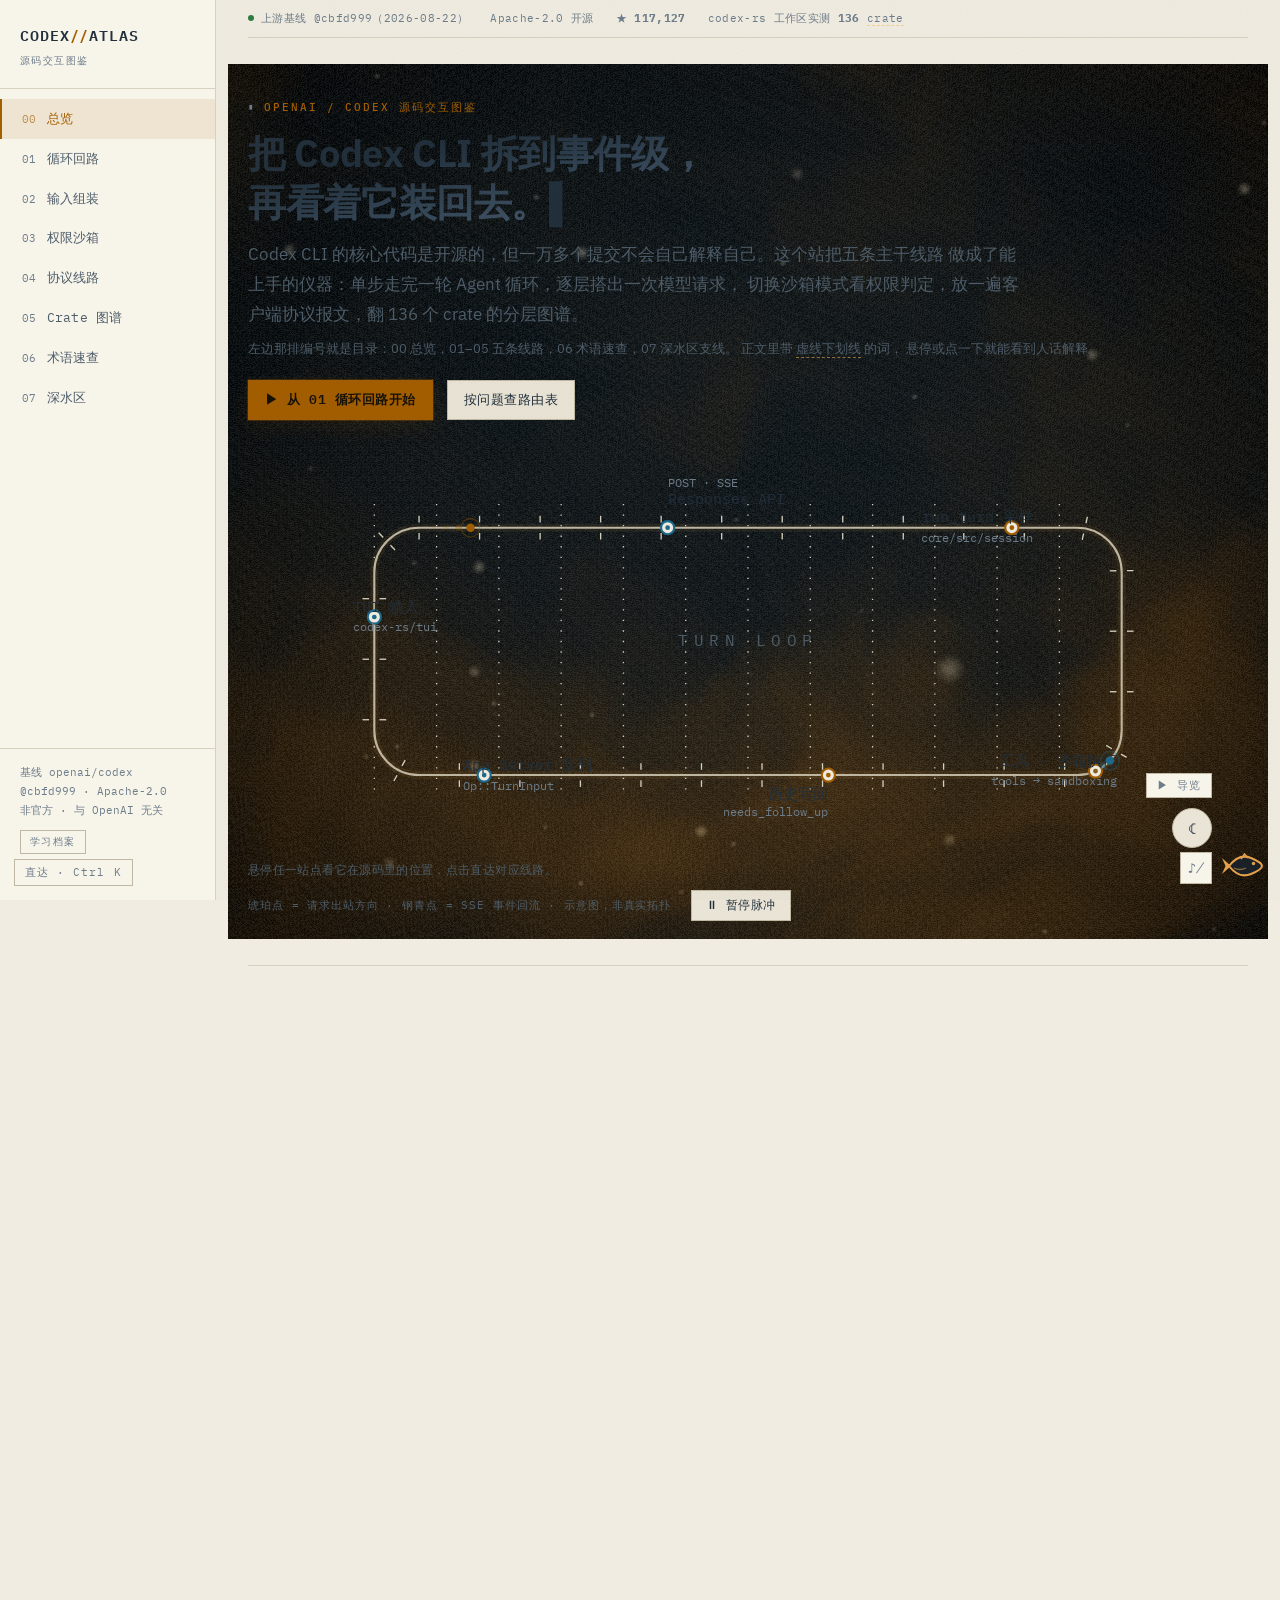
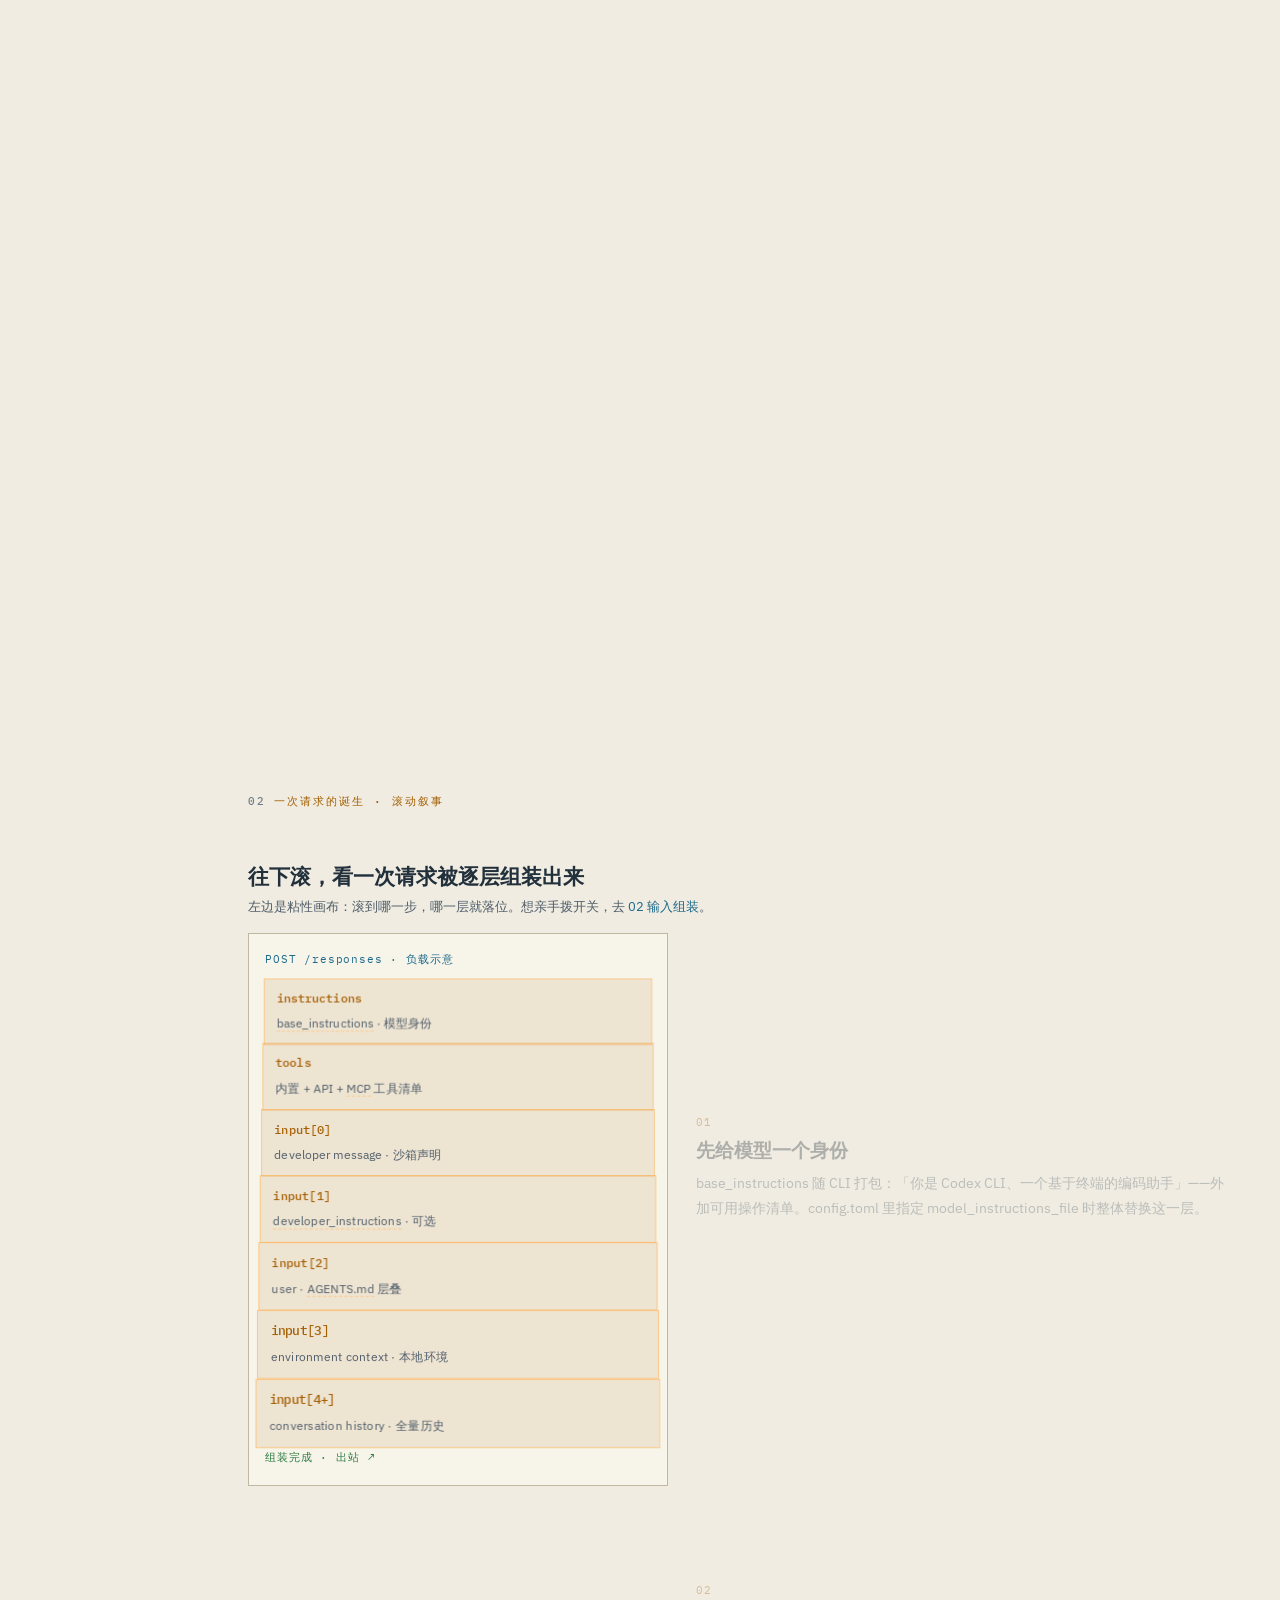
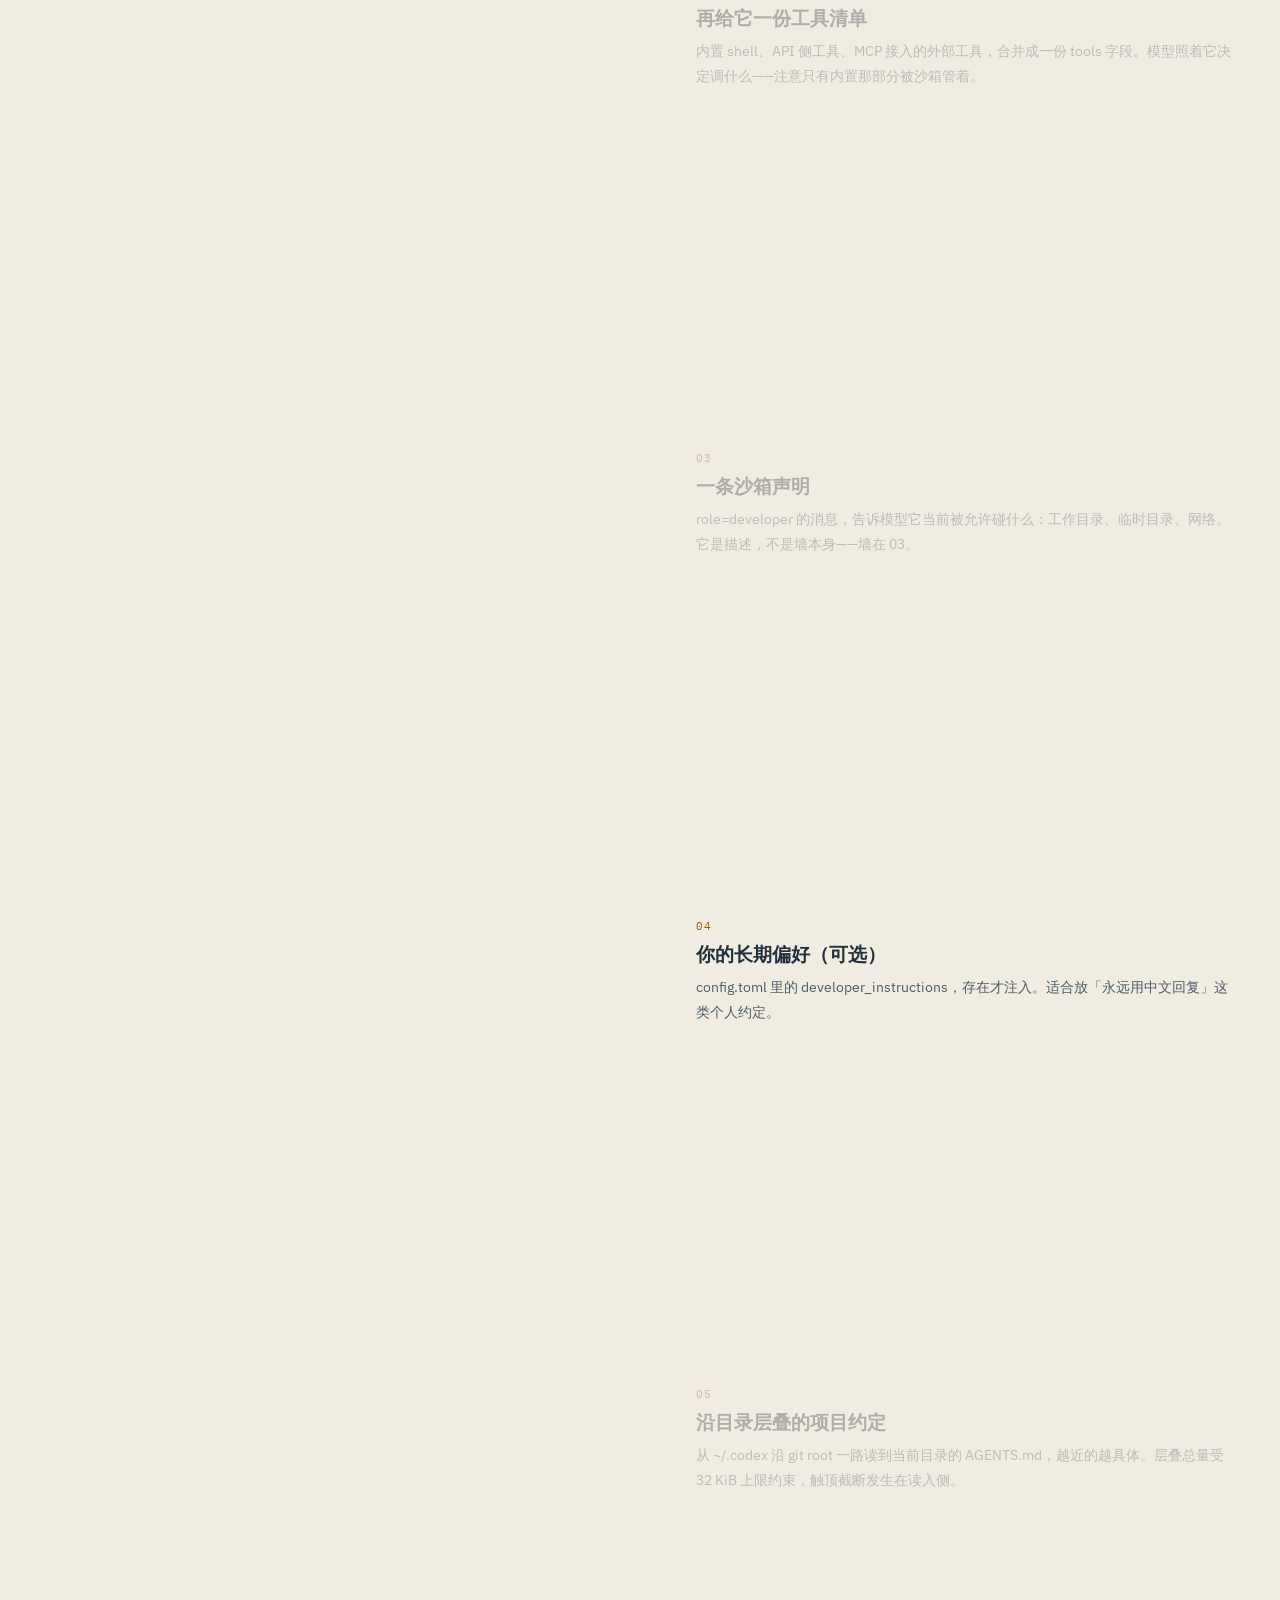
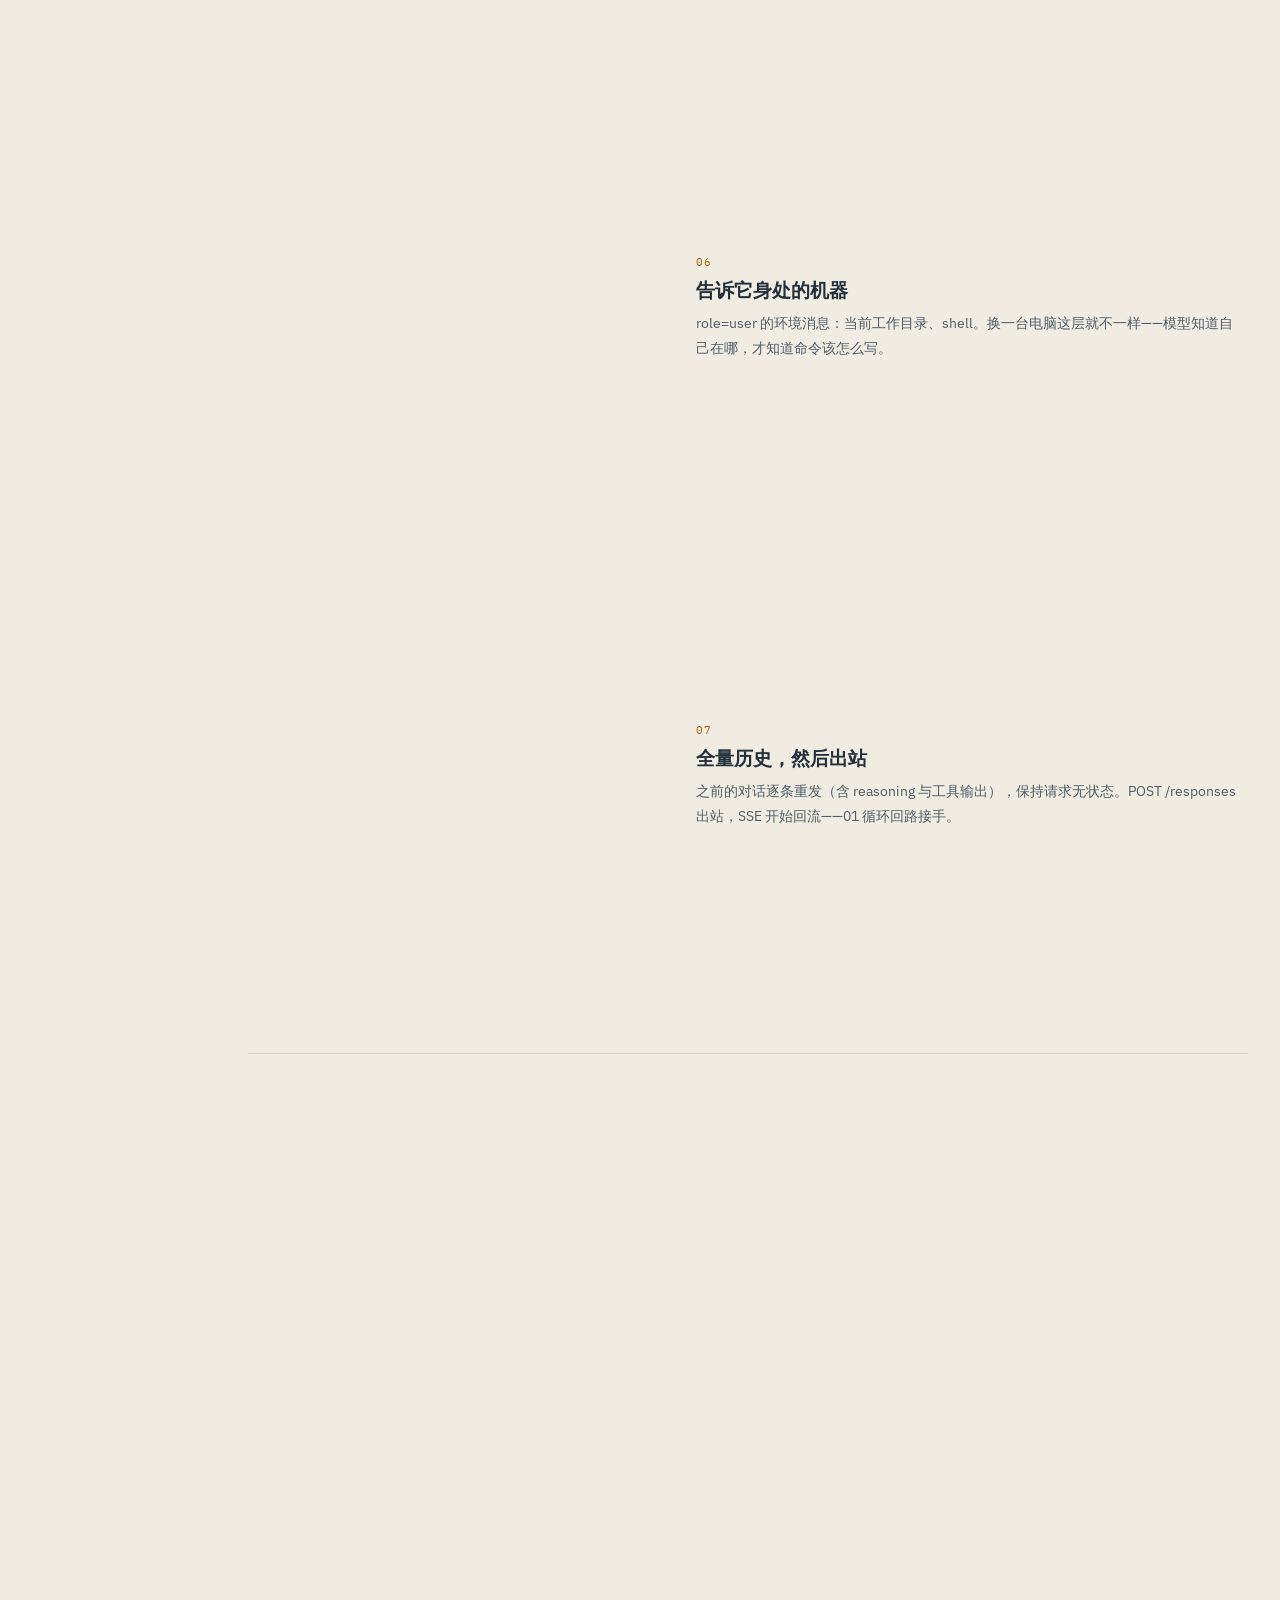
==== commit 70e0a2f3: "feat: WebGL nebula hero + galaxy material pass - assets/nebula.js: hand-written zero-dependency WebG" ====
--- a/index.html
+++ b/index.html
@@ -373,6 +373,7 @@
 <script src="assets/panel.js"></script>
 <script src="assets/sound.js"></script>
 <script src="assets/quiz-bank.js"></script>
+<script src="assets/nebula.js"></script>
 <script src="assets/fx.js"></script>
 <script src="assets/loop-hero.js"></script>
 <script>
--- a/assets/styles.css
+++ b/assets/styles.css
@@ -1172,6 +1172,7 @@
 
   /* paragraph text-wrap */
   p { text-wrap: pretty; }
+  h1, h2 { text-wrap: balance; }
 
   /* ---------- 滚动浮现（由 JS 添加 .rv，无 JS 时内容不受影响） ---------- */
 @media (prefers-reduced-motion: no-preference) {
@@ -1960,6 +1961,9 @@
   @view-transition { navigation: auto; }
   ::view-transition-old(root) { animation-duration: .22s; }
   ::view-transition-new(root) { animation-duration: .26s; }
+  /* 主题切换的圆形揭示：作用域内关掉默认交叉溶解，clip-path 说了算 */
+  html.theme-vt::view-transition-old(root),
+  html.theme-vt::view-transition-new(root) { animation: none; mix-blend-mode: normal; }
 }
 
 /* ---------- 「接下来」推荐卡 ---------- */
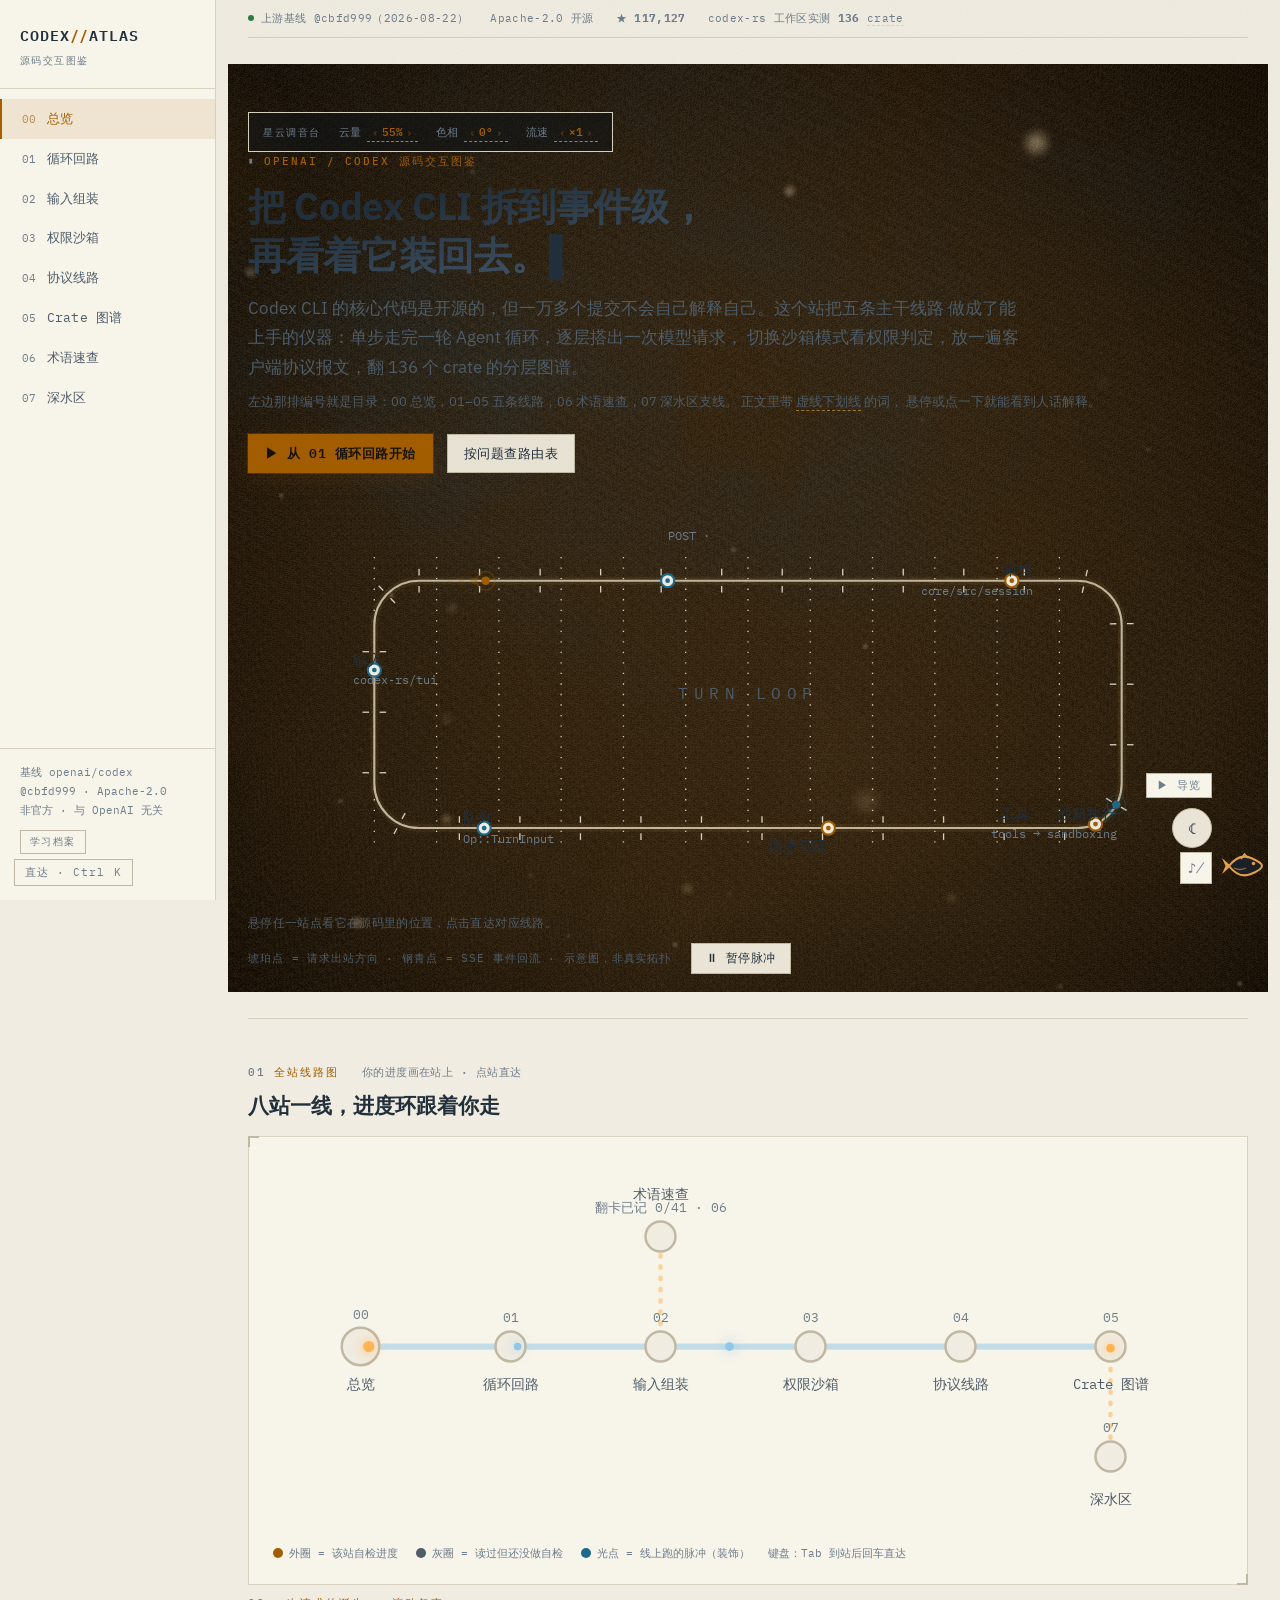
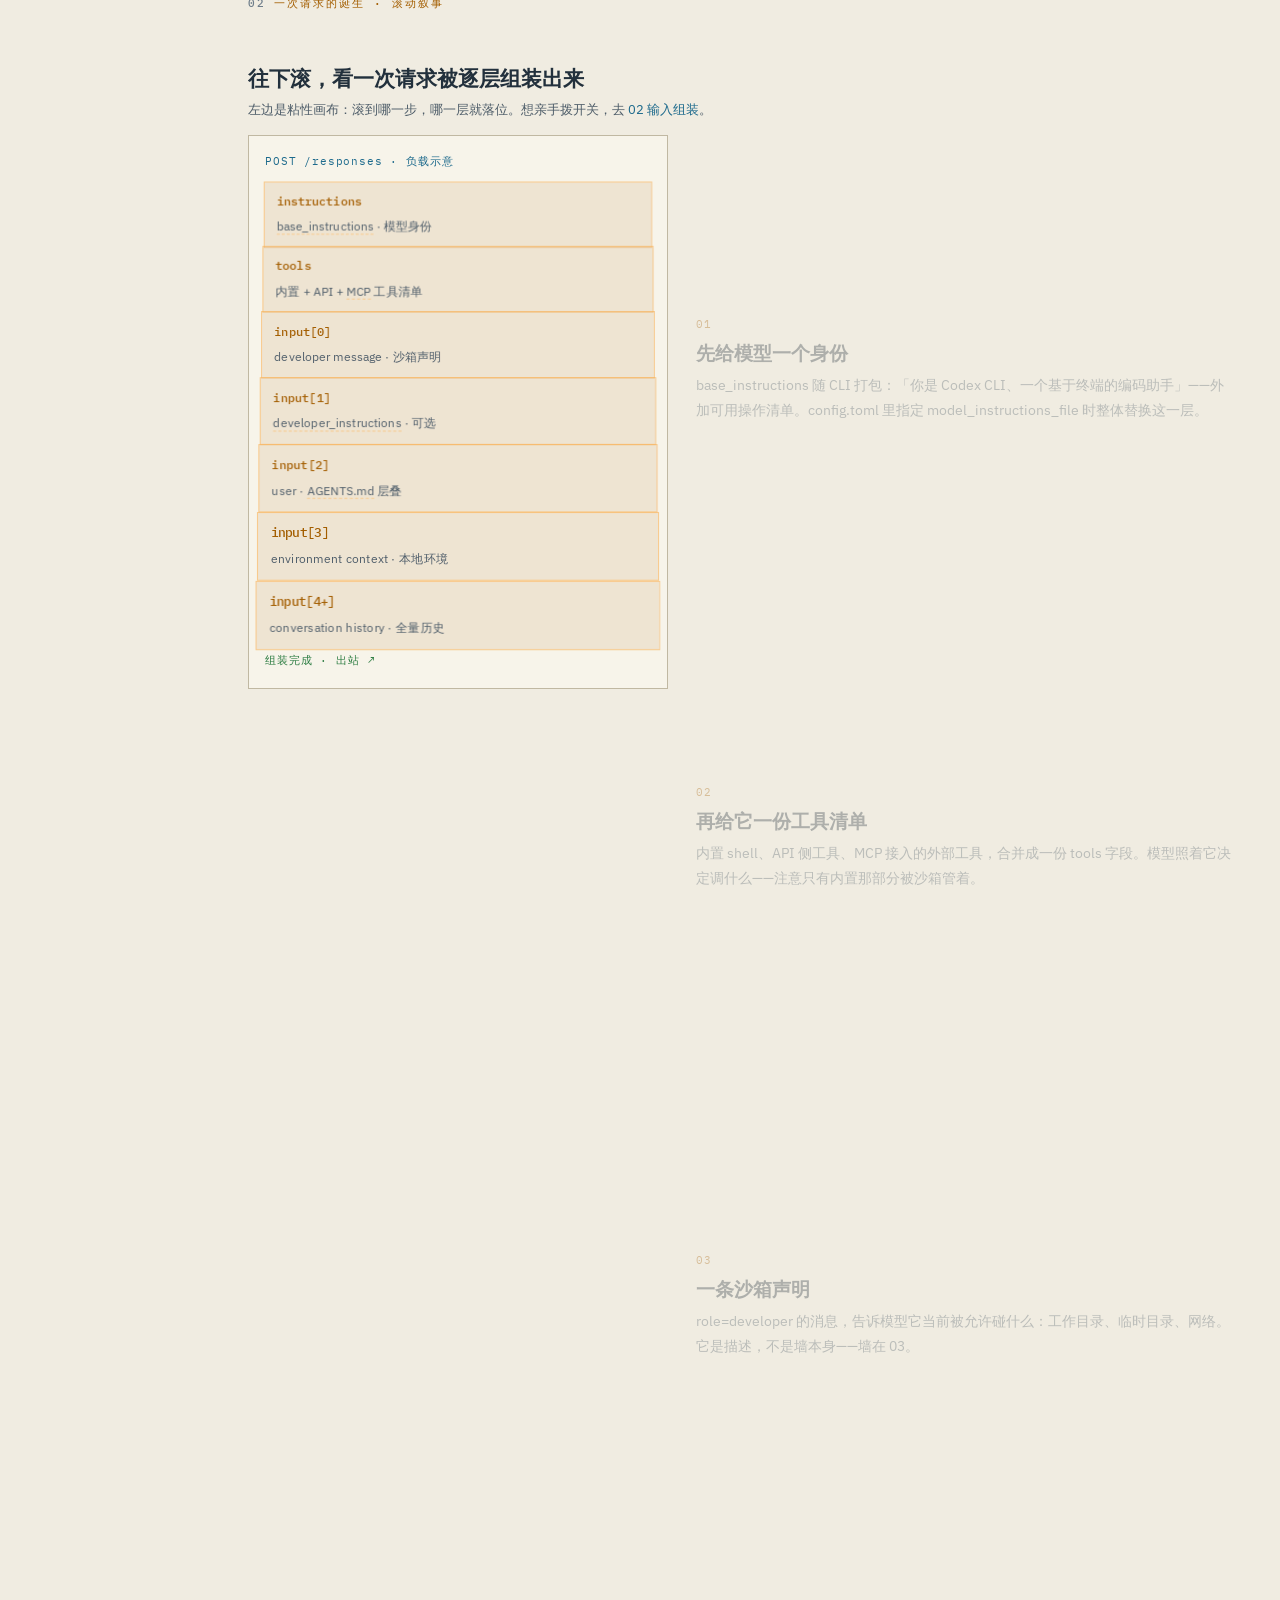
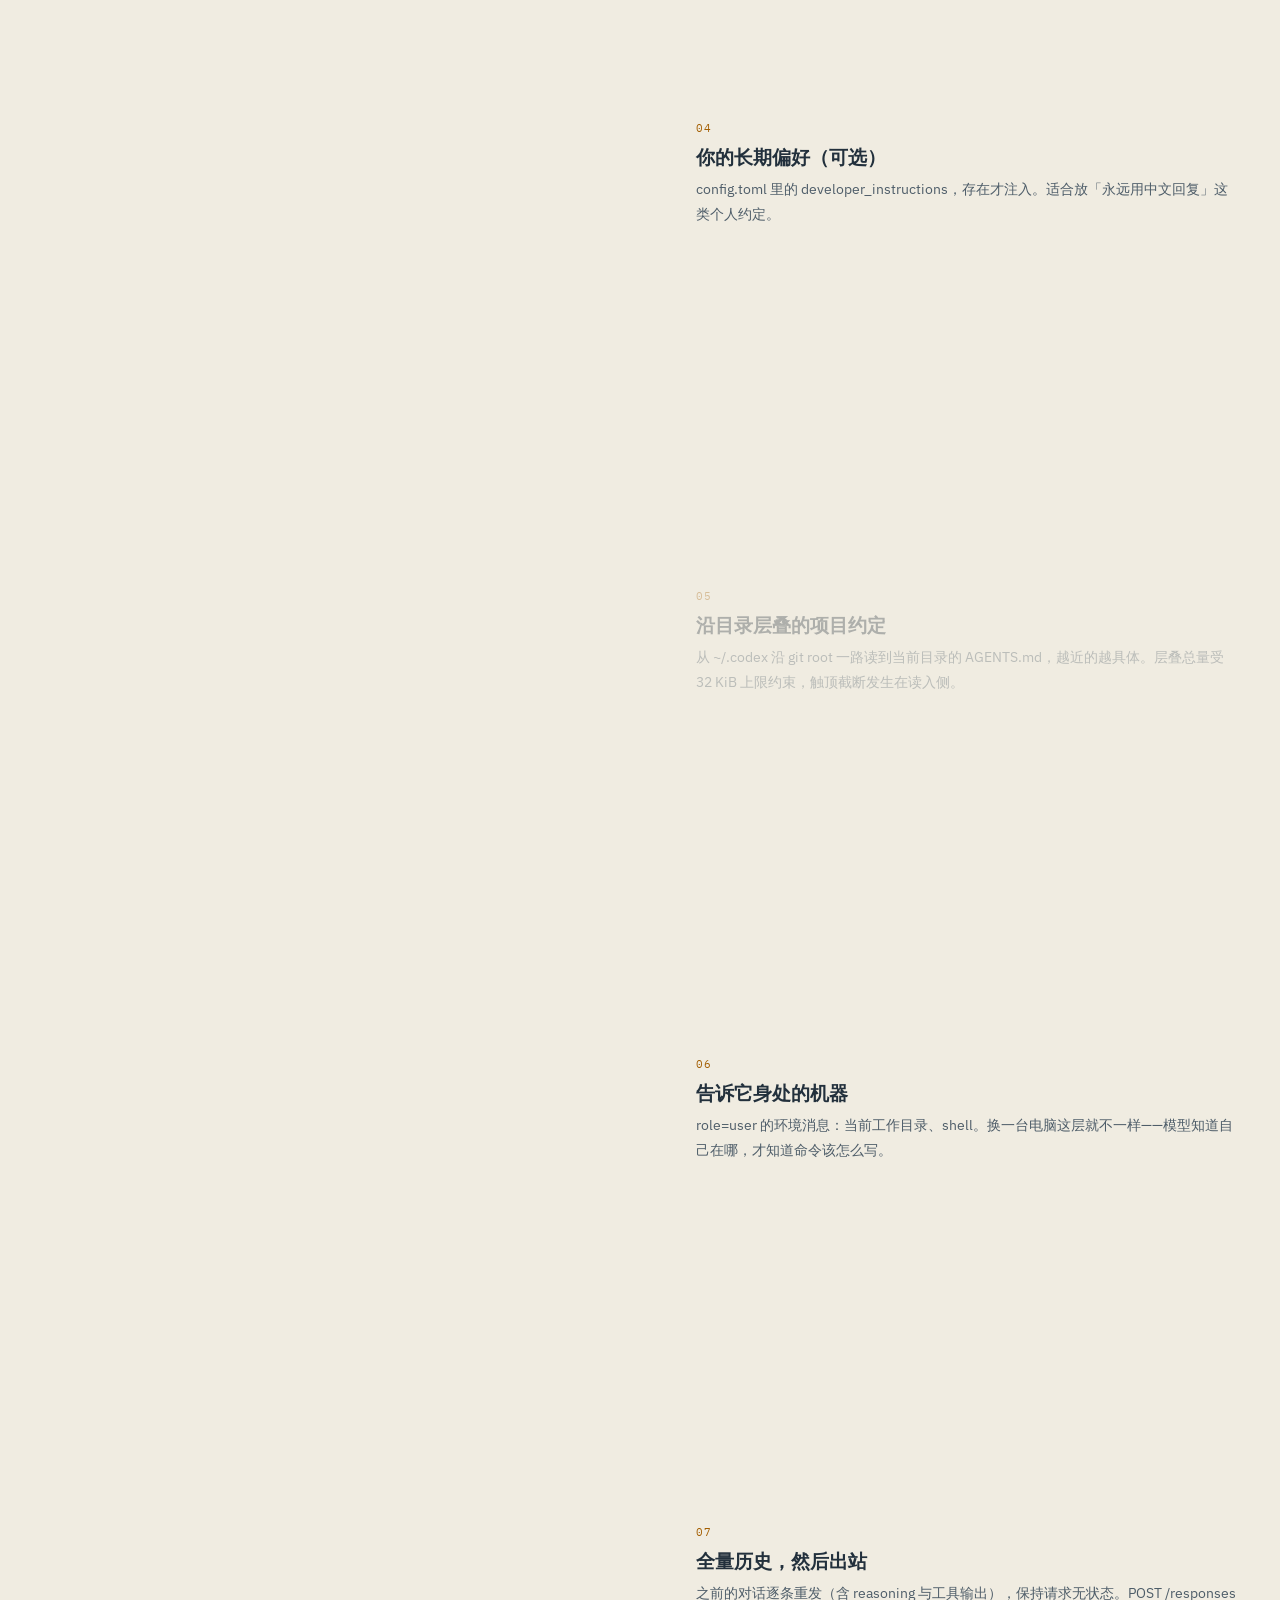
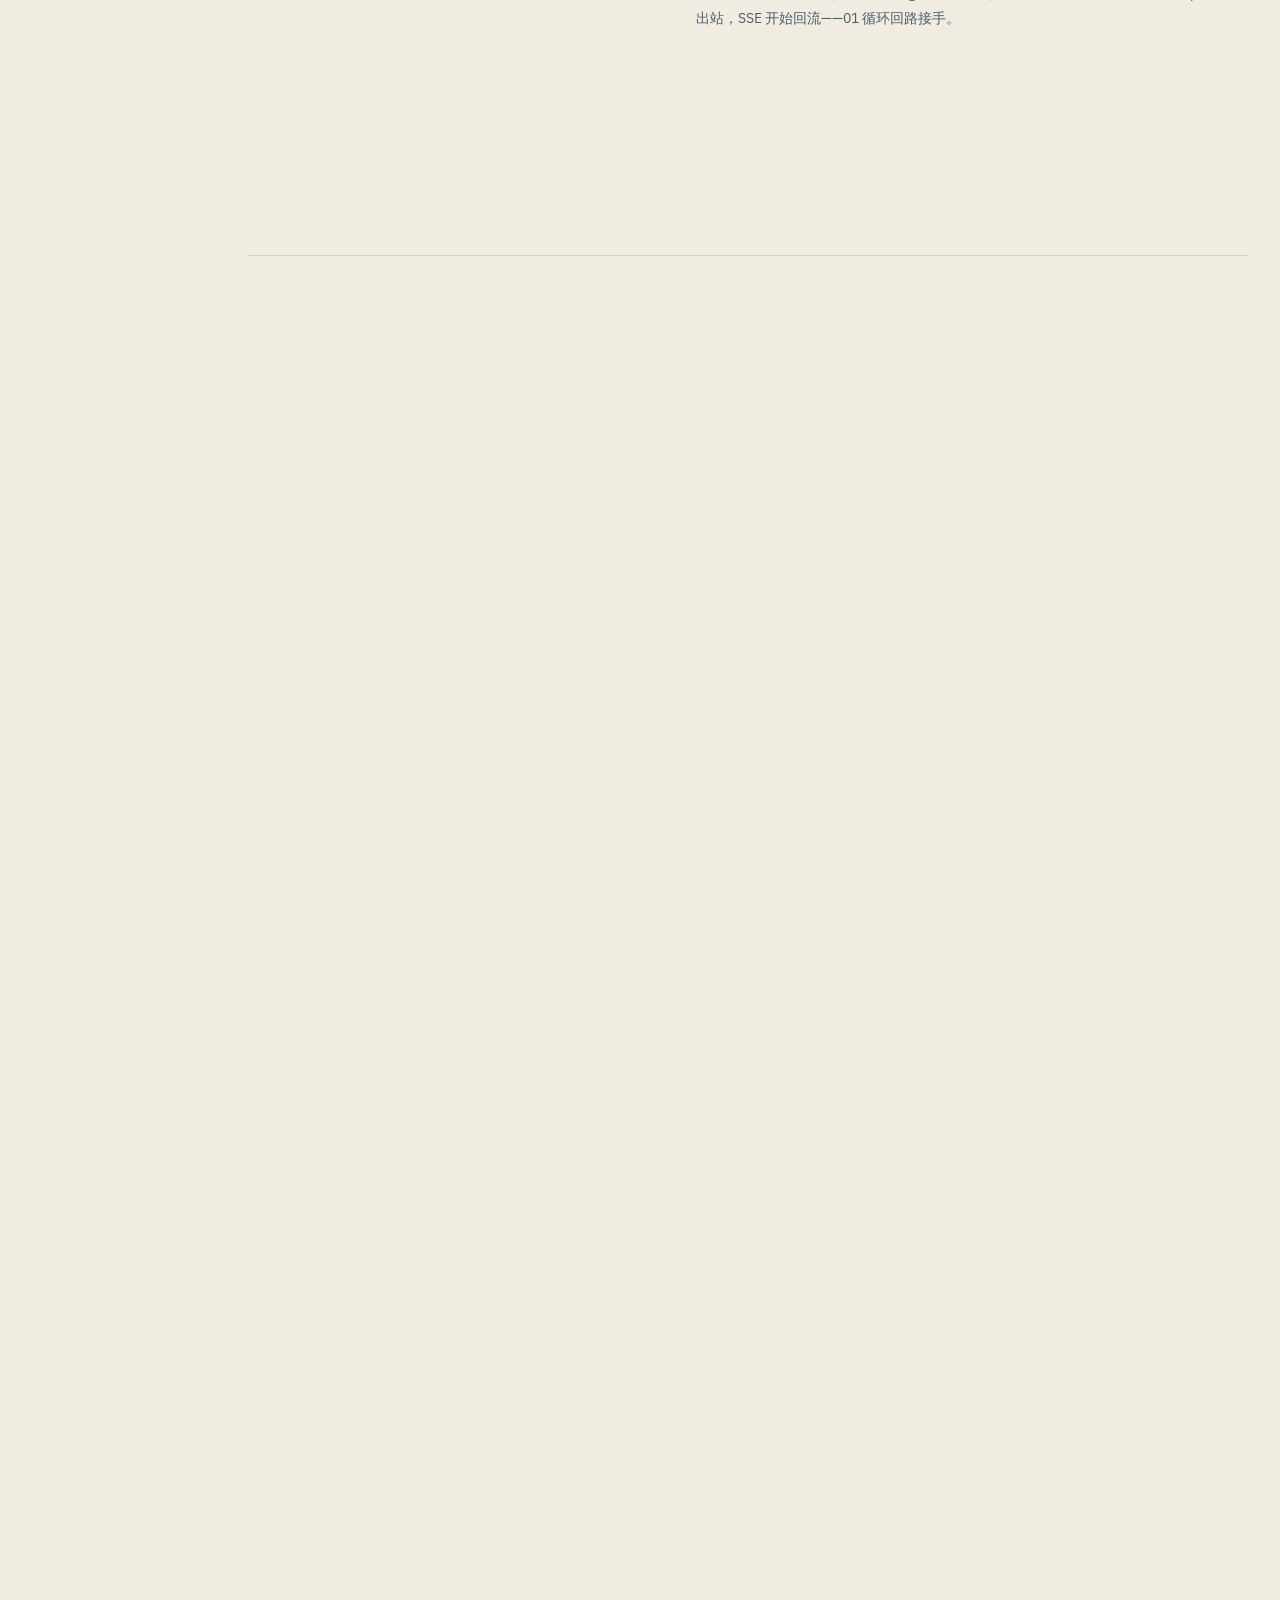
==== commit 309d8e9a: "feat: nebula mixer - visitors play the shader itself - three scrubs (cloud / hue / speed) wired stra" ====
--- a/index.html
+++ b/index.html
@@ -71,6 +71,12 @@
     <!-- 主视觉 -->
     <section class="hero" style="padding-top:26px;">
       <div id="hero-field" aria-hidden="true"></div>
+      <div class="nebula-console" id="nebula-console" aria-label="星云参数调音台（左右拖动数字）">
+        <span class="nc-title">星云调音台</span>
+        <label>云量 <span class="scrub-slot" id="nb-cloud" tabindex="0"></span></label>
+        <label>色相 <span class="scrub-slot" id="nb-hue" tabindex="0"></span></label>
+        <label>流速 <span class="scrub-slot" id="nb-speed" tabindex="0"></span></label>
+      </div>
       <p class="eyebrow"><span class="tick">▮</span><span data-decode>OPENAI / CODEX 源码交互图鉴</span></p>
       <h1>把 Codex CLI 拆到事件级，<br>再看着它装回去。<span class="cursor-blink" aria-hidden="true">▌</span></h1>
       <p class="lede">
@@ -376,6 +382,56 @@
 <script src="assets/nebula.js"></script>
 <script src="assets/fx.js"></script>
 <script src="assets/loop-hero.js"></script>
+<script>
+/* 星云调音台：三个可拖数字直连 nebula shader 的 uniform（云量/色相/流速），
+   状态写入 PanelState（nc/nh/ns），任何一次调整都是可分享链接。 */
+(function () {
+  "use strict";
+  function wire() {
+    if (!window.CANebula || !CANebula.setParam || !window.CAScrub) return;
+    var st = window.PanelState ? PanelState.read() : {};
+    function num(v, d, lo, hi) {
+      v = parseFloat(v);
+      if (isNaN(v)) return d;
+      return Math.min(hi, Math.max(lo, v));
+    }
+    var cloud = num(st.nc, 0.55, 0, 1);
+    var hue = num(st.nh, 0, -3.14, 3.14);
+    var speed = num(st.ns2, 1, 0, 3);
+    function save(name, v) {
+      if (!window.PanelState) return;
+      var patch = {};
+      patch[name] = v;
+      PanelState.write(patch);
+    }
+    CAScrub.make(document.getElementById("nb-cloud"), {
+      min: 0, max: 1, step: 0.05, value: cloud,
+      label: "星云云量",
+      fmt: function (v) { return Math.round(v * 100) + "%"; },
+      onInput: function (v) { CANebula.setParam("cloud", v); save("nc", v); }
+    });
+    CAScrub.make(document.getElementById("nb-hue"), {
+      min: -3.14, max: 3.14, step: 0.05, value: hue,
+      label: "星云色相偏移",
+      fmt: function (v) { var d = Math.round(v * 57.2958); return (d > 0 ? "+" : "") + d + "°"; },
+      onInput: function (v) { CANebula.setParam("hue", v); save("nh", Math.round(v * 100) / 100); }
+    });
+    CAScrub.make(document.getElementById("nb-speed"), {
+      min: 0, max: 3, step: 0.25, value: speed,
+      label: "星云流动速度",
+      fmt: function (v) { return "×" + v; },
+      onInput: function (v) { CANebula.setParam("speed", v); save("ns2", v); }
+    });
+    /* 初始值从 hash 恢复（CAScrub.paint 只显示，不触发 onInput——手动推一遍） */
+    CANebula.setParam("cloud", cloud);
+    CANebula.setParam("hue", hue);
+    CANebula.setParam("speed", speed);
+  }
+  if (document.readyState === "loading") {
+    document.addEventListener("DOMContentLoaded", wire);
+  } else wire();
+})();
+</script>
 <script>
 /* 首页线路面板由 fx.js 的平面包裹倾斜负责（防边缘抖动 + 回弹过渡），
    CATilt 只接管没被包裹的散卡，避免两套 transform 互相覆盖。 */
--- a/assets/styles.css
+++ b/assets/styles.css
@@ -1547,6 +1547,26 @@
   overflow: hidden;
 }
 
+/* 星云调音台：把 shader 的三个 uniform 交给访客拖 */
+.nebula-console {
+  position: relative;
+  z-index: 2;
+  display: flex;
+  gap: 18px;
+  align-items: baseline;
+  flex-wrap: wrap;
+  margin-top: 14px;
+  padding: 8px 14px;
+  width: fit-content;
+  background: rgba(16, 20, 24, .55);
+  border: 1px solid var(--line);
+  font-family: var(--mono);
+  font-size: 11px;
+  color: var(--faint);
+}
+.nc-title { letter-spacing: .16em; text-transform: uppercase; font-size: 10px; }
+.nebula-console label { display: inline-flex; gap: 6px; align-items: baseline; cursor: default; }
+
 /* 3D 倾斜：外层平面负责接收指针（永不变形，防边缘 hover 抖动），
    内层 .panel 只吃 CSS 变量；进快（is-tilting 跟手）出弹（回位用缓出）。 */
 /* 外层平面接管外边距（面板原 margin 在 wrapper 内不再与相邻块折叠，
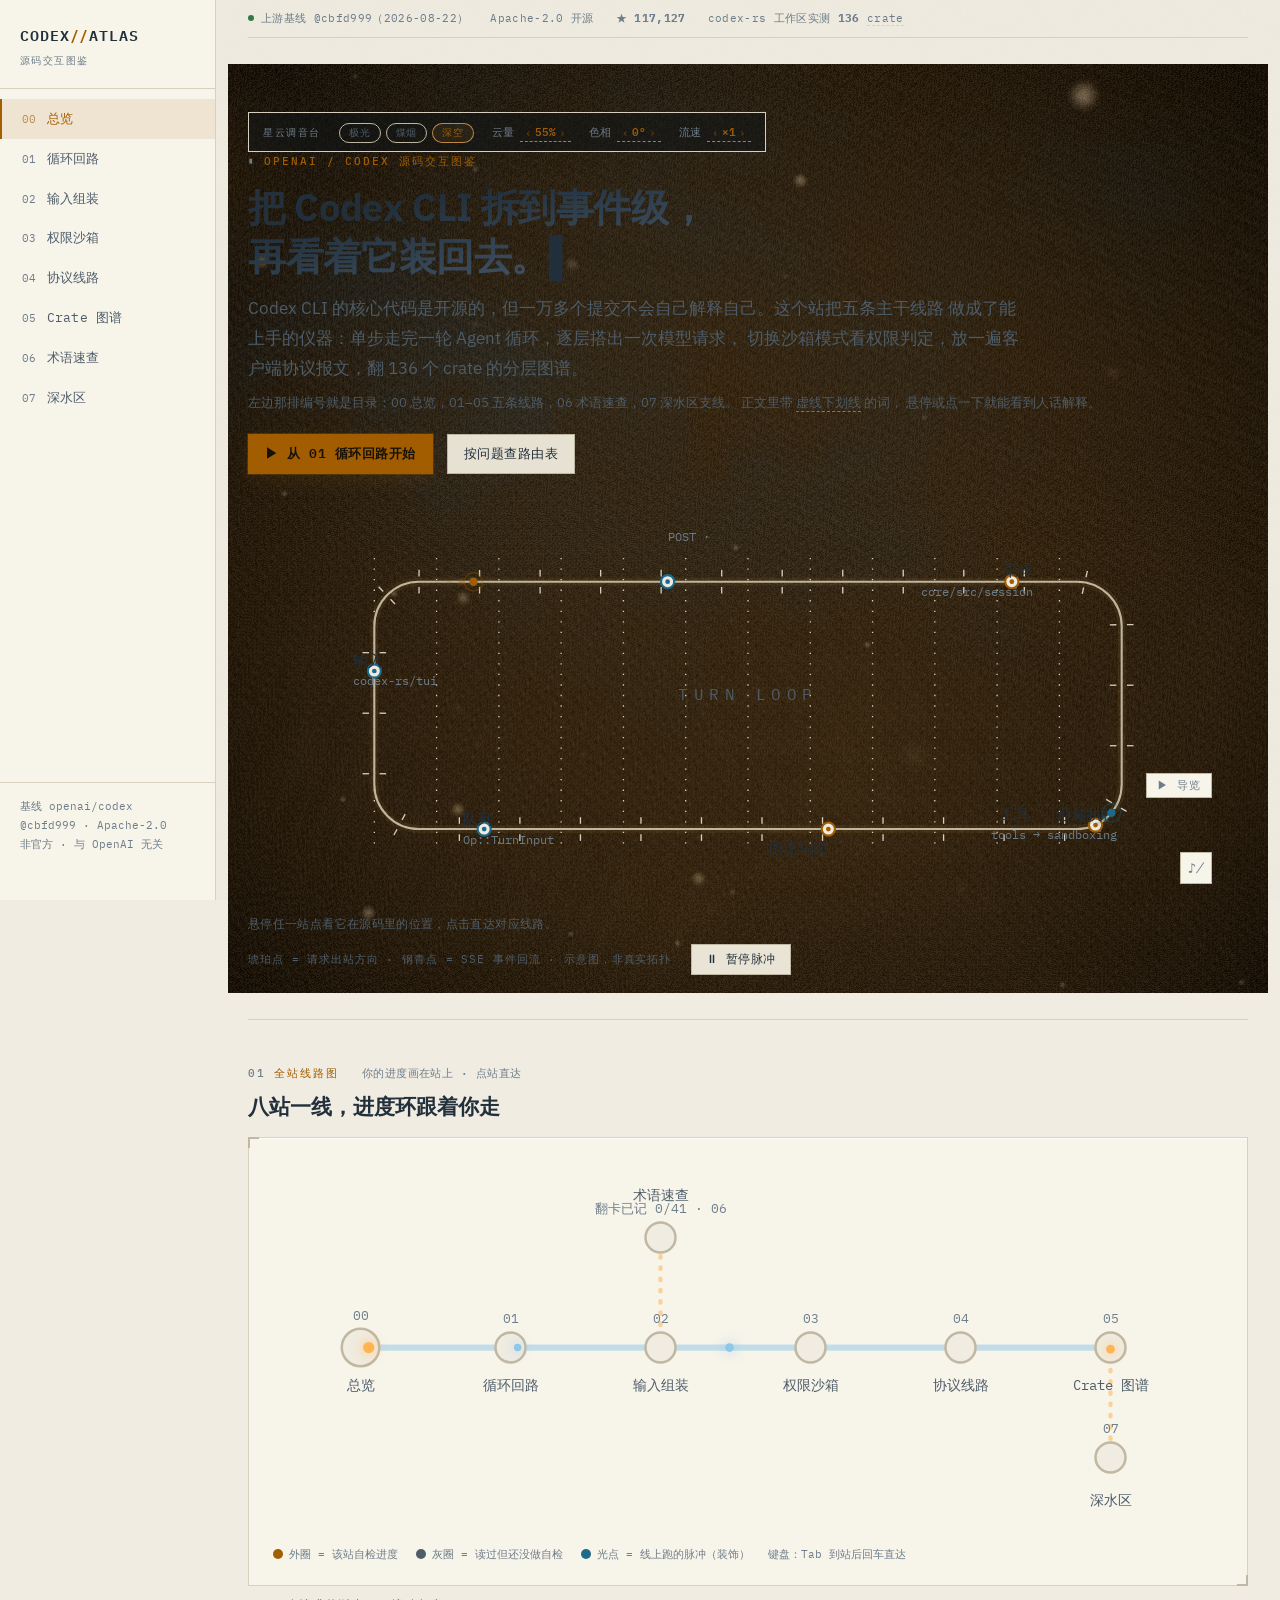
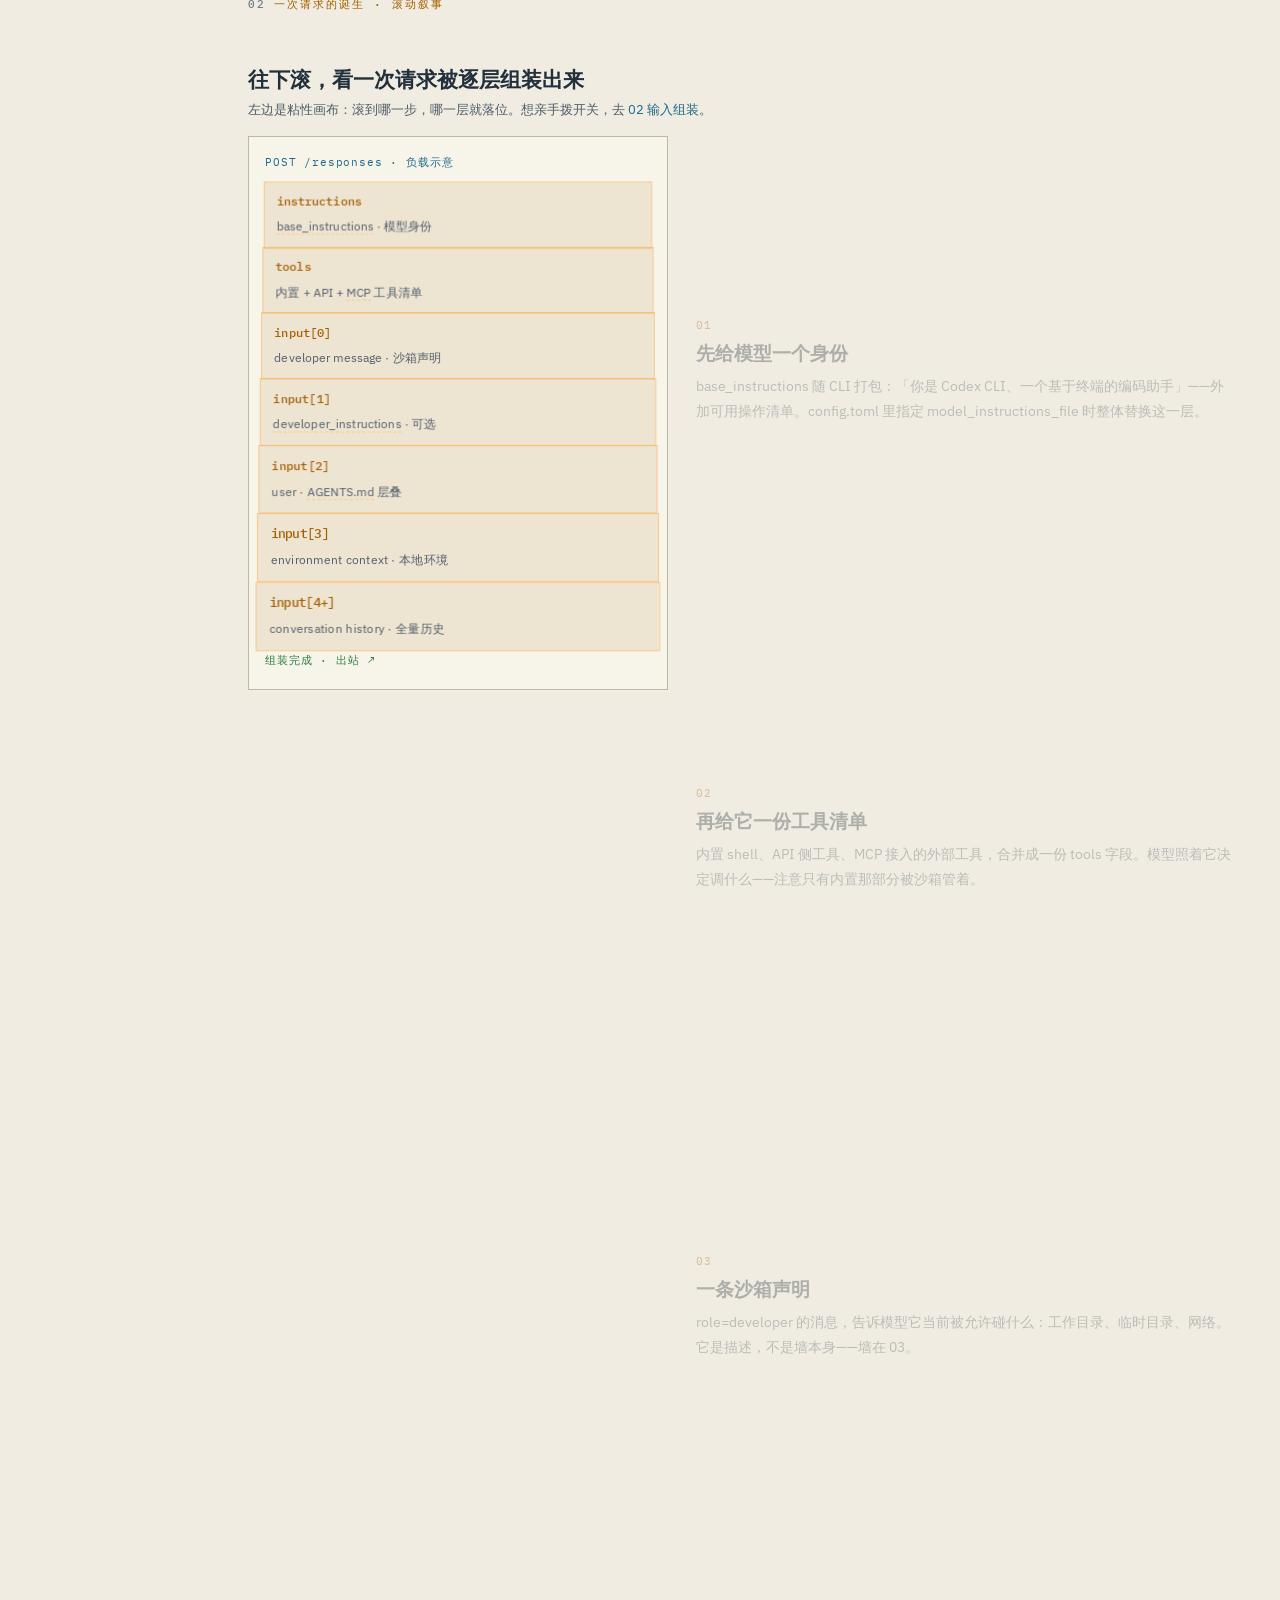
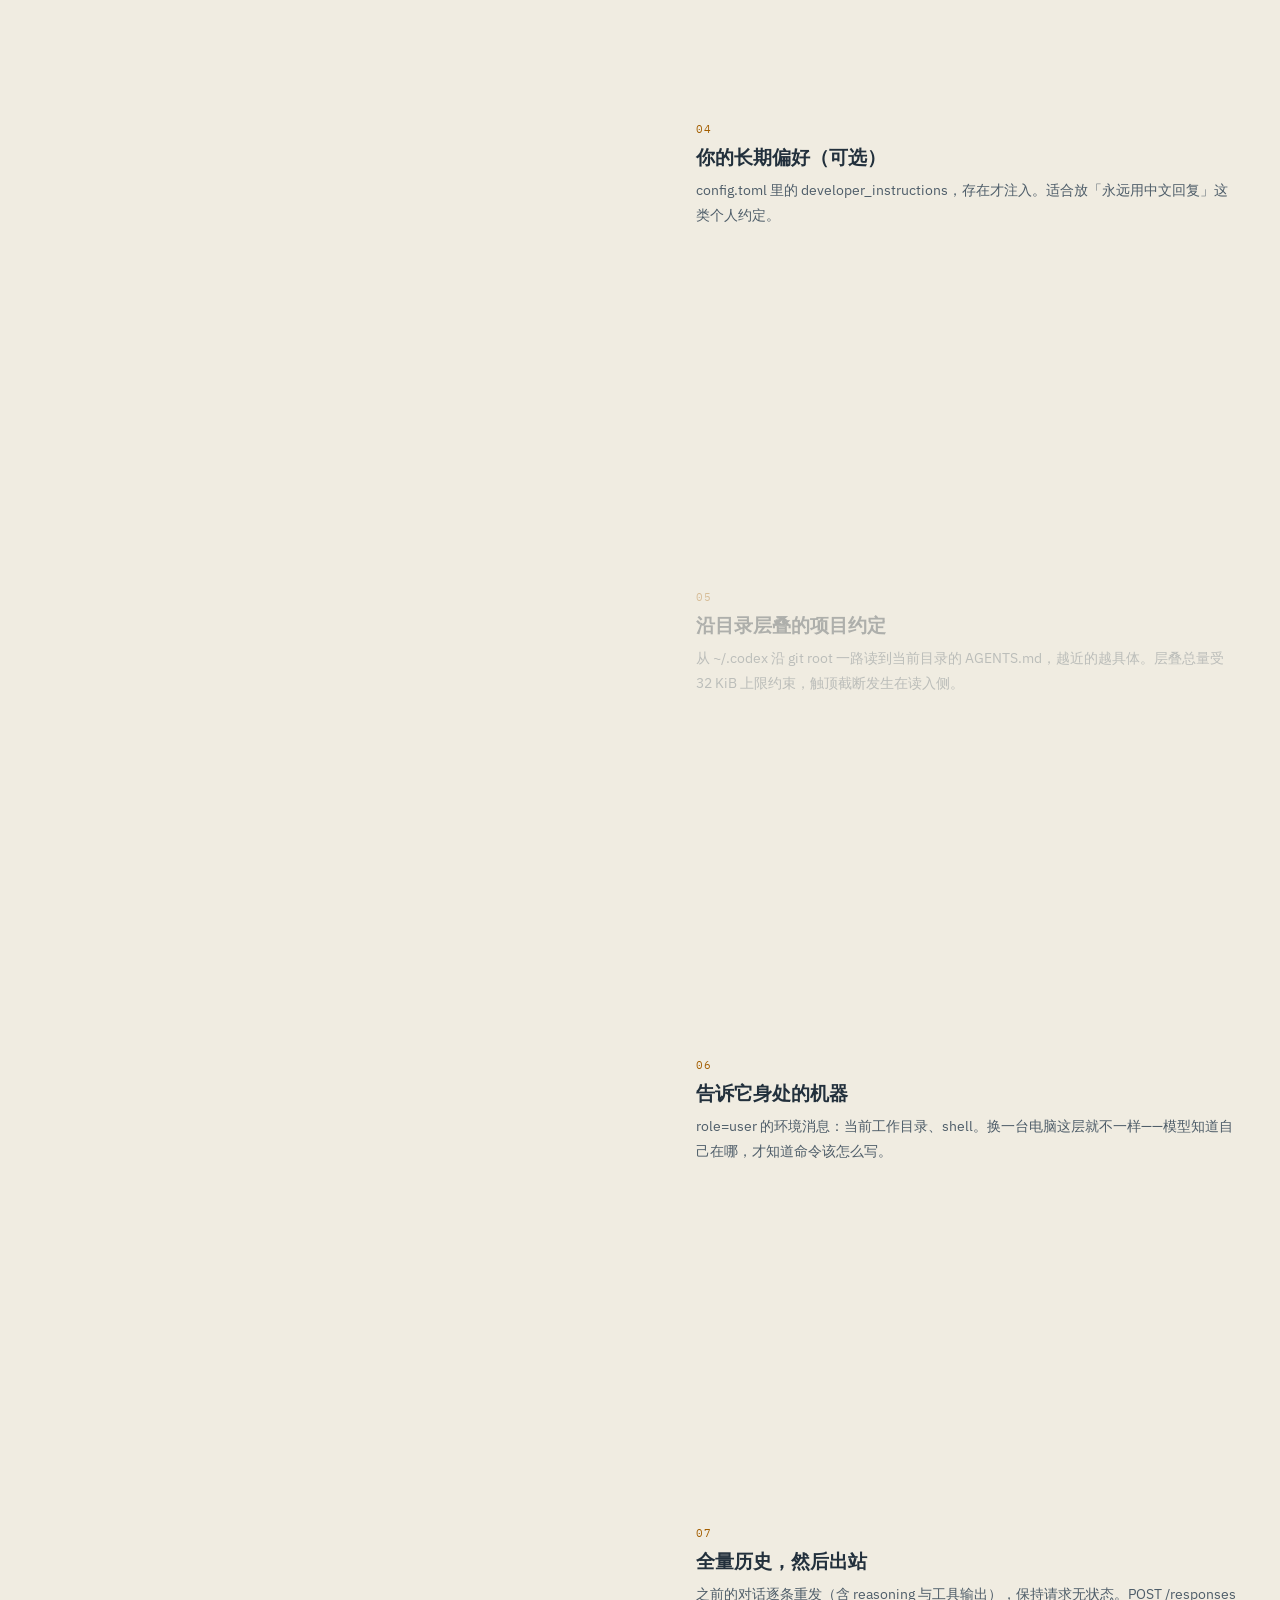
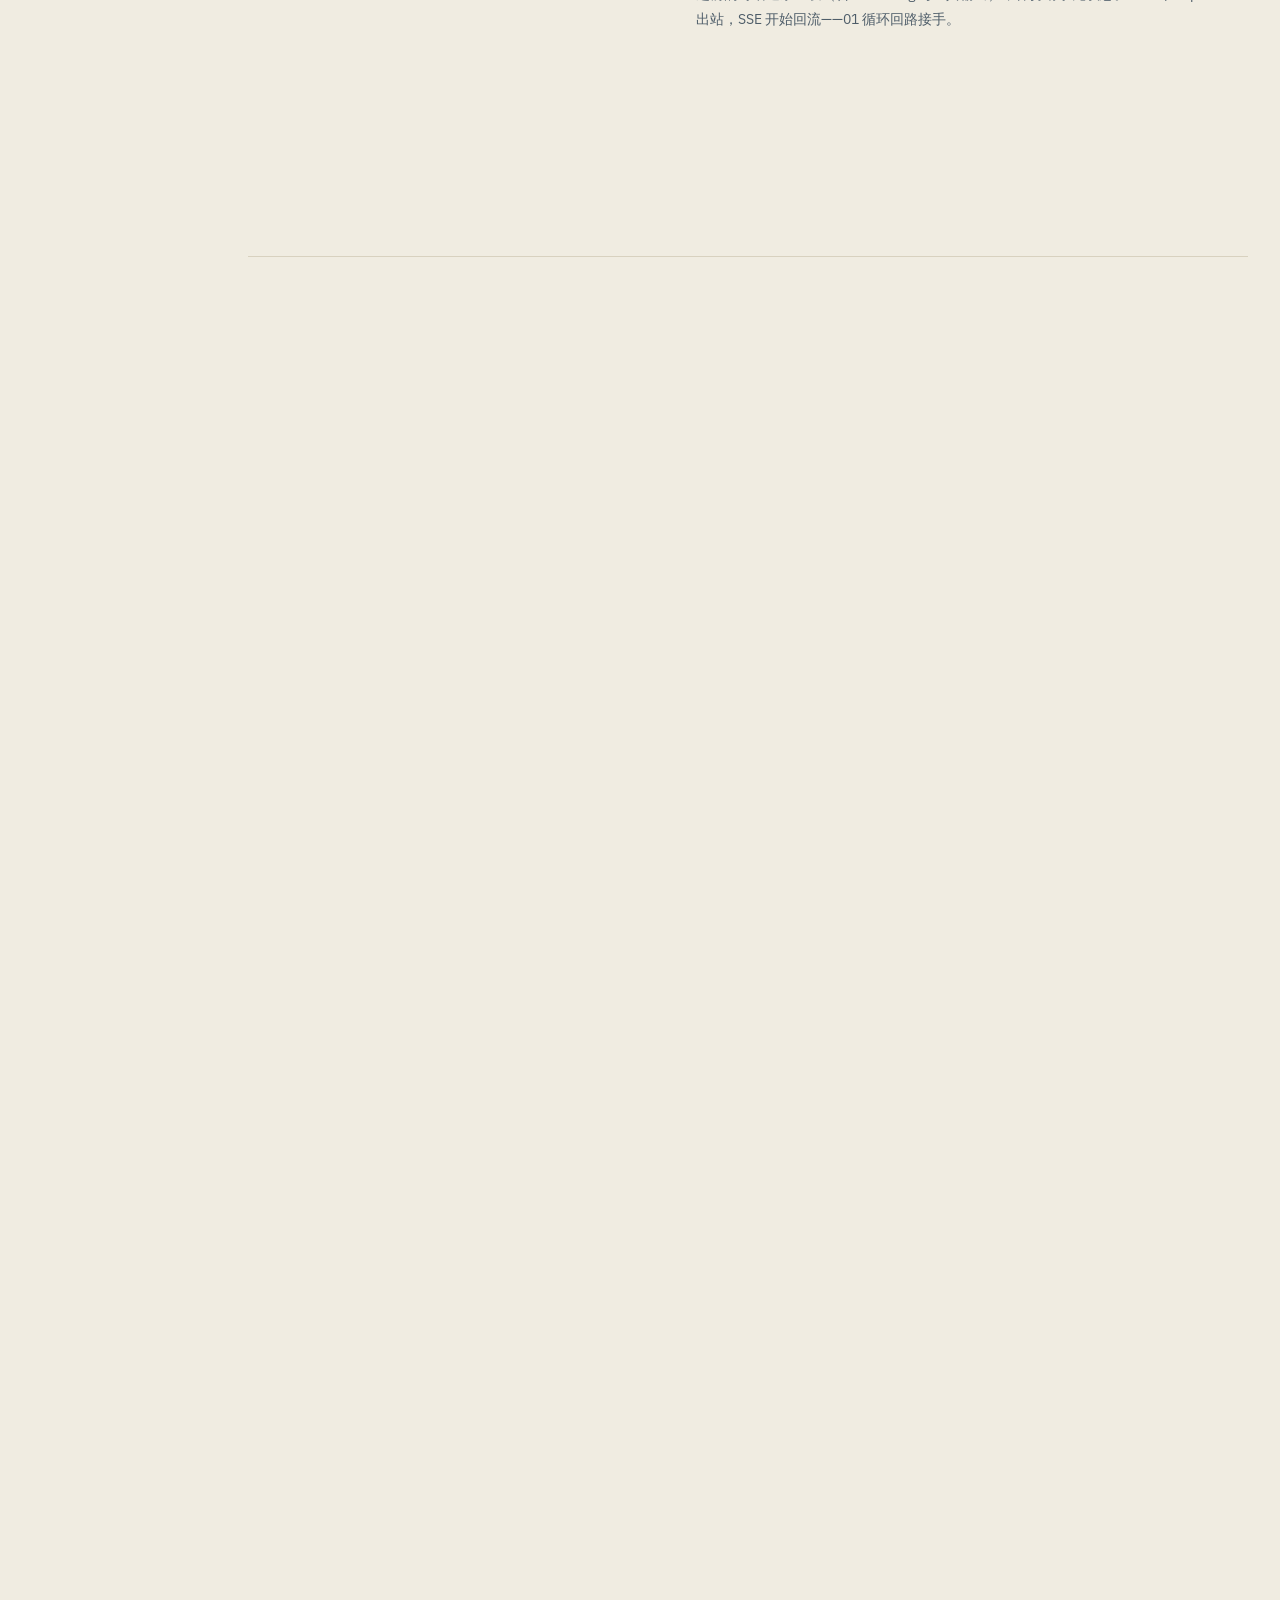
==== commit c2031184: "feat: nebula presets + galaxy wireframe mixer + restore lost CAScrub - nebula console gains three on" ====
--- a/index.html
+++ b/index.html
@@ -73,6 +73,11 @@
       <div id="hero-field" aria-hidden="true"></div>
       <div class="nebula-console" id="nebula-console" aria-label="星云参数调音台（左右拖动数字）">
         <span class="nc-title">星云调音台</span>
+        <span class="nc-presets" role="group" aria-label="星云配方预设">
+          <button data-np="aurora" type="button">极光</button>
+          <button data-np="soot" type="button">煤烟</button>
+          <button data-np="deep" class="on" type="button">深空</button>
+        </span>
         <label>云量 <span class="scrub-slot" id="nb-cloud" tabindex="0"></span></label>
         <label>色相 <span class="scrub-slot" id="nb-hue" tabindex="0"></span></label>
         <label>流速 <span class="scrub-slot" id="nb-speed" tabindex="0"></span></label>
@@ -377,6 +382,9 @@
 </div>
 
 <script src="assets/panel.js"></script>
+<script src="assets/panel-page.js"></script>
+<script src="assets/panel-pet.js"></script>
+<script src="assets/panel-theme.js"></script>
 <script src="assets/sound.js"></script>
 <script src="assets/quiz-bank.js"></script>
 <script src="assets/nebula.js"></script>
@@ -404,28 +412,88 @@
       patch[name] = v;
       PanelState.write(patch);
     }
+    /* 预设切换时 scrub 元素整体重挂载（CAScrub 无 destroy，旧元素连同监听器一起丢弃） */
+    function rebuild(id, opts) {
+      var old = document.getElementById(id);
+      if (!old) return;
+      var el = document.createElement("span");
+      el.className = "scrub-slot";
+      el.id = id;
+      el.tabIndex = 0;
+      old.parentNode.replaceChild(el, old);
+      CAScrub.make(el, opts);
+    }
+    var PRESETS = {
+      aurora: { cloud: 0.78, hue: 1.9, speed: 0.8 },   /* 极光：绿青域、云厚、慢 */
+      soot: { cloud: 0.22, hue: -0.35, speed: 0.5 },   /* 煤烟：稀云暗底 */
+      deep: { cloud: 0.55, hue: 0, speed: 1 }          /* 深空：站点默认配方 */
+    };
+    function applyPreset(key) {
+      var cfg = PRESETS[key];
+      if (!cfg) return;
+      CANebula.setParam("cloud", cfg.cloud);
+      CANebula.setParam("hue", cfg.hue);
+      CANebula.setParam("speed", cfg.speed);
+      save("nc", cfg.cloud); save("nh", cfg.hue); save("ns2", cfg.speed);
+      buildAll(cfg.cloud, cfg.hue, cfg.speed);
+      Array.prototype.forEach.call(document.querySelectorAll(".nc-presets button"), function (b) {
+        b.classList.toggle("on", b.getAttribute("data-np") === key);
+      });
+    }
+    function buildAll(c, h, sp) {
+      rebuild("nb-cloud", {
+        min: 0, max: 1, step: 0.05, value: c,
+        label: "星云云量",
+        fmt: function (v) { return Math.round(v * 100) + "%"; },
+        onInput: function (v) { CANebula.setParam("cloud", v); save("nc", v); markCustom(); }
+      });
+      rebuild("nb-hue", {
+        min: -3.14, max: 3.14, step: 0.05, value: h,
+        label: "星云色相偏移",
+        fmt: function (v) { var d = Math.round(v * 57.2958); return (d > 0 ? "+" : "") + d + "°"; },
+        onInput: function (v) { CANebula.setParam("hue", v); save("nh", Math.round(v * 100) / 100); markCustom(); }
+      });
+      rebuild("nb-speed", {
+        min: 0, max: 3, step: 0.25, value: sp,
+        label: "星云流动速度",
+        fmt: function (v) { return "×" + v; },
+        onInput: function (v) { CANebula.setParam("speed", v); save("ns2", v); markCustom(); }
+      });
+    }
+    /* 手拖任一参数即离开预设——按钮高亮让位 */
+    function markCustom() {
+      Array.prototype.forEach.call(document.querySelectorAll(".nc-presets button"), function (b) {
+        b.classList.remove("on");
+      });
+    }
+    Array.prototype.forEach.call(document.querySelectorAll(".nc-presets button"), function (b) {
+      b.addEventListener("click", function () { applyPreset(b.getAttribute("data-np")); });
+    });
     CAScrub.make(document.getElementById("nb-cloud"), {
       min: 0, max: 1, step: 0.05, value: cloud,
       label: "星云云量",
       fmt: function (v) { return Math.round(v * 100) + "%"; },
-      onInput: function (v) { CANebula.setParam("cloud", v); save("nc", v); }
+      onInput: function (v) { CANebula.setParam("cloud", v); save("nc", v); markCustom(); }
     });
     CAScrub.make(document.getElementById("nb-hue"), {
       min: -3.14, max: 3.14, step: 0.05, value: hue,
       label: "星云色相偏移",
       fmt: function (v) { var d = Math.round(v * 57.2958); return (d > 0 ? "+" : "") + d + "°"; },
-      onInput: function (v) { CANebula.setParam("hue", v); save("nh", Math.round(v * 100) / 100); }
+      onInput: function (v) { CANebula.setParam("hue", v); save("nh", Math.round(v * 100) / 100); markCustom(); }
     });
     CAScrub.make(document.getElementById("nb-speed"), {
       min: 0, max: 3, step: 0.25, value: speed,
       label: "星云流动速度",
       fmt: function (v) { return "×" + v; },
-      onInput: function (v) { CANebula.setParam("speed", v); save("ns2", v); }
-    });
-    /* 初始值从 hash 恢复（CAScrub.paint 只显示，不触发 onInput——手动推一遍） */
+      onInput: function (v) { CANebula.setParam("speed", v); save("ns2", v); markCustom(); }
+    });
+    /* 初始值从 hash 恢复（CAScrub.paint 只显示，不触发 onInput——手动推一遍）；
+       与默认配方不同时预设按钮全部让位（自定义态） */
     CANebula.setParam("cloud", cloud);
     CANebula.setParam("hue", hue);
     CANebula.setParam("speed", speed);
+    var isDeep = Math.abs(cloud - 0.55) < 0.001 && Math.abs(hue) < 0.001 && Math.abs(speed - 1) < 0.001;
+    if (!isDeep) markCustom();
   }
   if (document.readyState === "loading") {
     document.addEventListener("DOMContentLoaded", wire);
--- a/assets/styles.css
+++ b/assets/styles.css
@@ -1566,6 +1566,18 @@
 }
 .nc-title { letter-spacing: .16em; text-transform: uppercase; font-size: 10px; }
 .nebula-console label { display: inline-flex; gap: 6px; align-items: baseline; cursor: default; }
+.nc-presets { display: inline-flex; gap: 5px; }
+.nc-presets button {
+  font-family: var(--mono); font-size: 10px; letter-spacing: .08em;
+  padding: 2px 9px; border-radius: 999px; cursor: pointer;
+  background: transparent; border: 1px solid var(--line-strong); color: var(--dim);
+  transition: color .15s ease, border-color .15s ease, background .15s ease;
+}
+.nc-presets button:hover { color: var(--ink); }
+.nc-presets button.on {
+  color: var(--amber); border-color: rgba(255, 180, 84, .7); background: rgba(255, 180, 84, .08);
+}
+.nc-presets button:focus-visible { outline: none; border-color: var(--amber); }
 
 /* 3D 倾斜：外层平面负责接收指针（永不变形，防边缘 hover 抖动），
    内层 .panel 只吃 CSS 变量；进快（is-tilting 跟手）出弹（回位用缓出）。 */
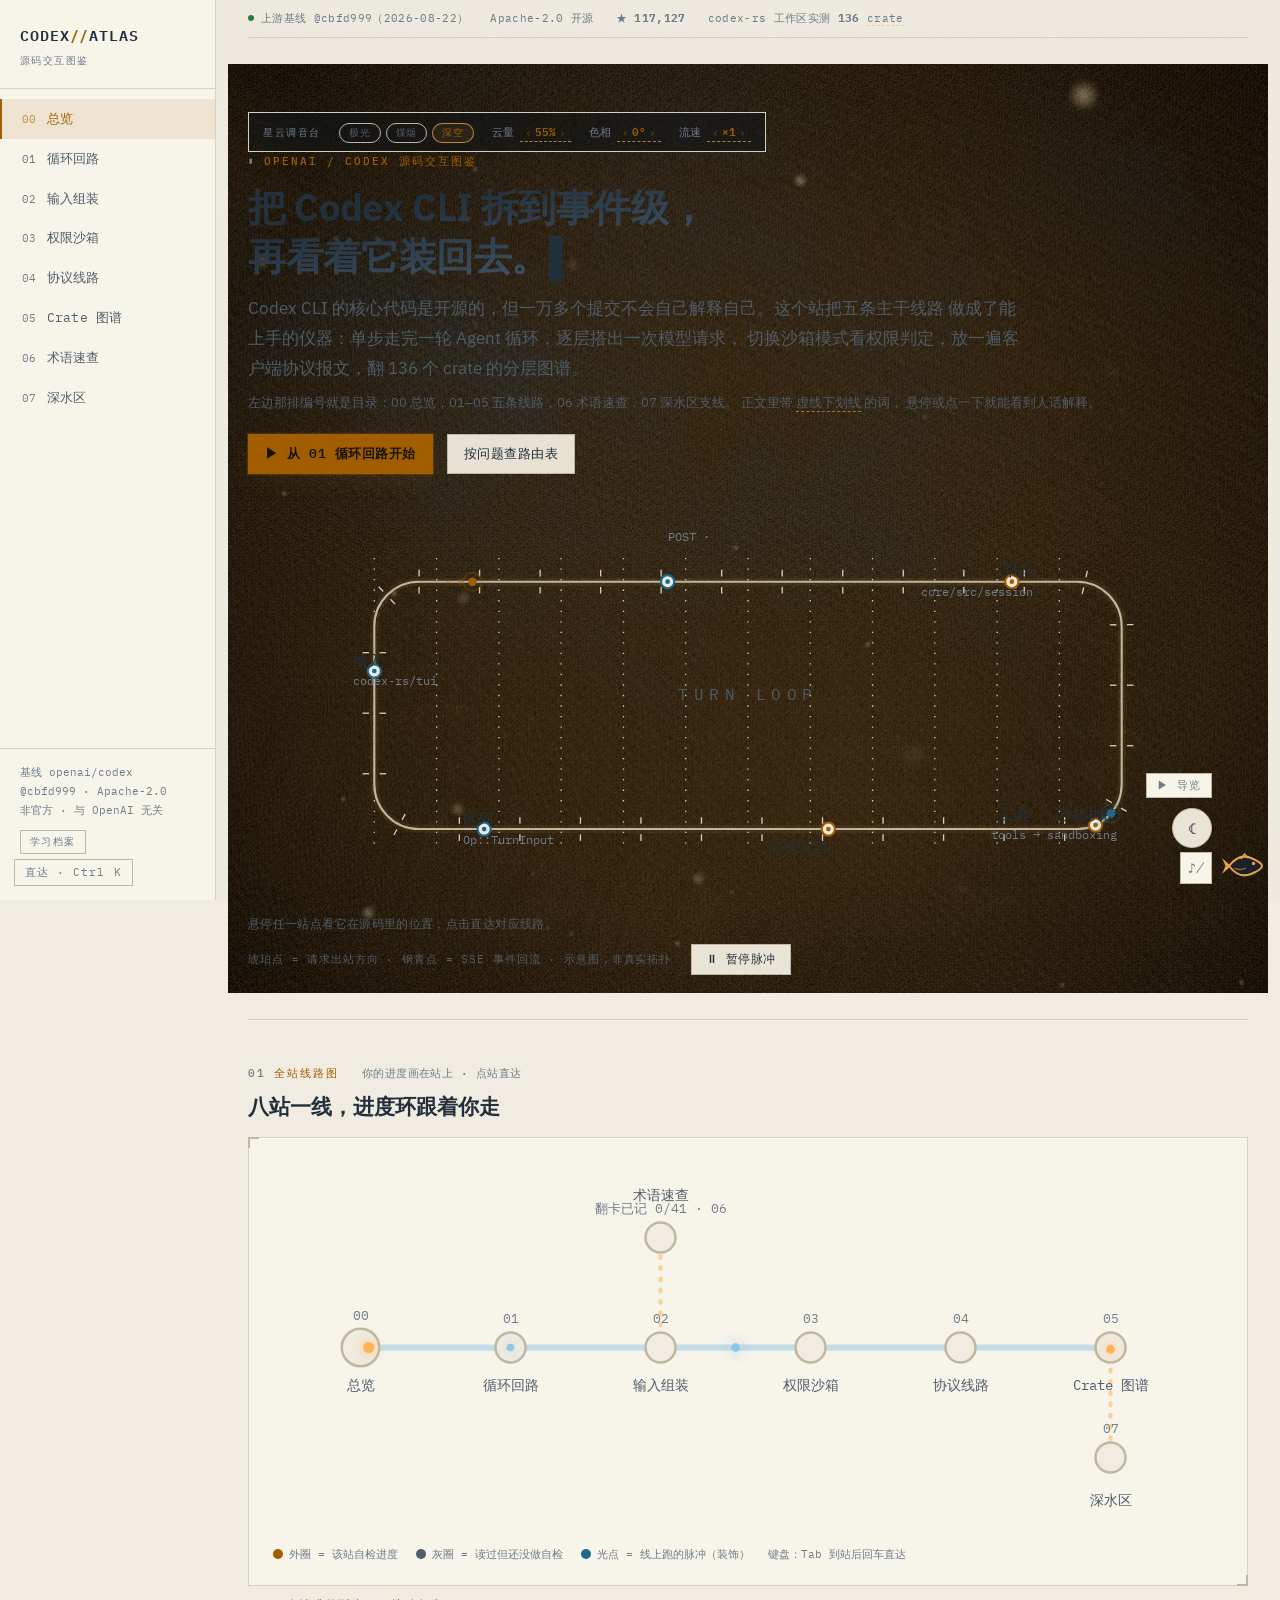
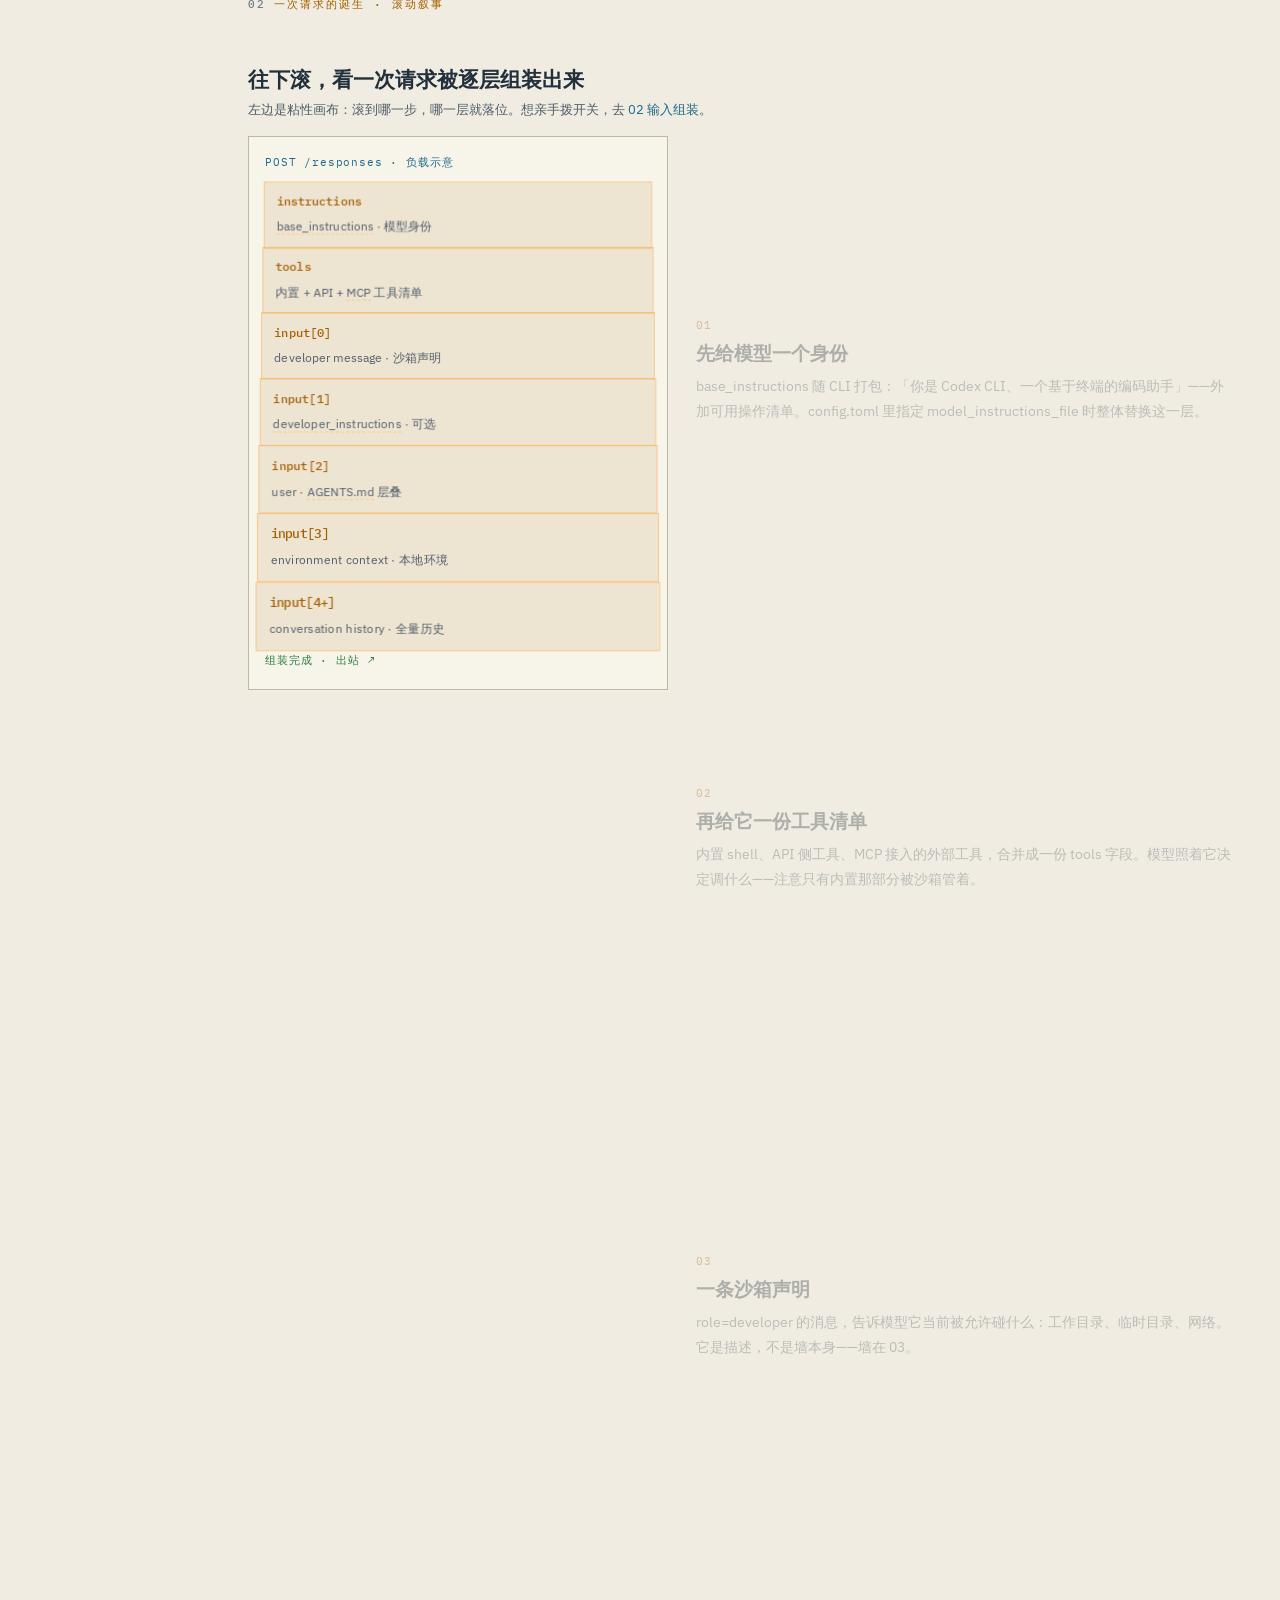
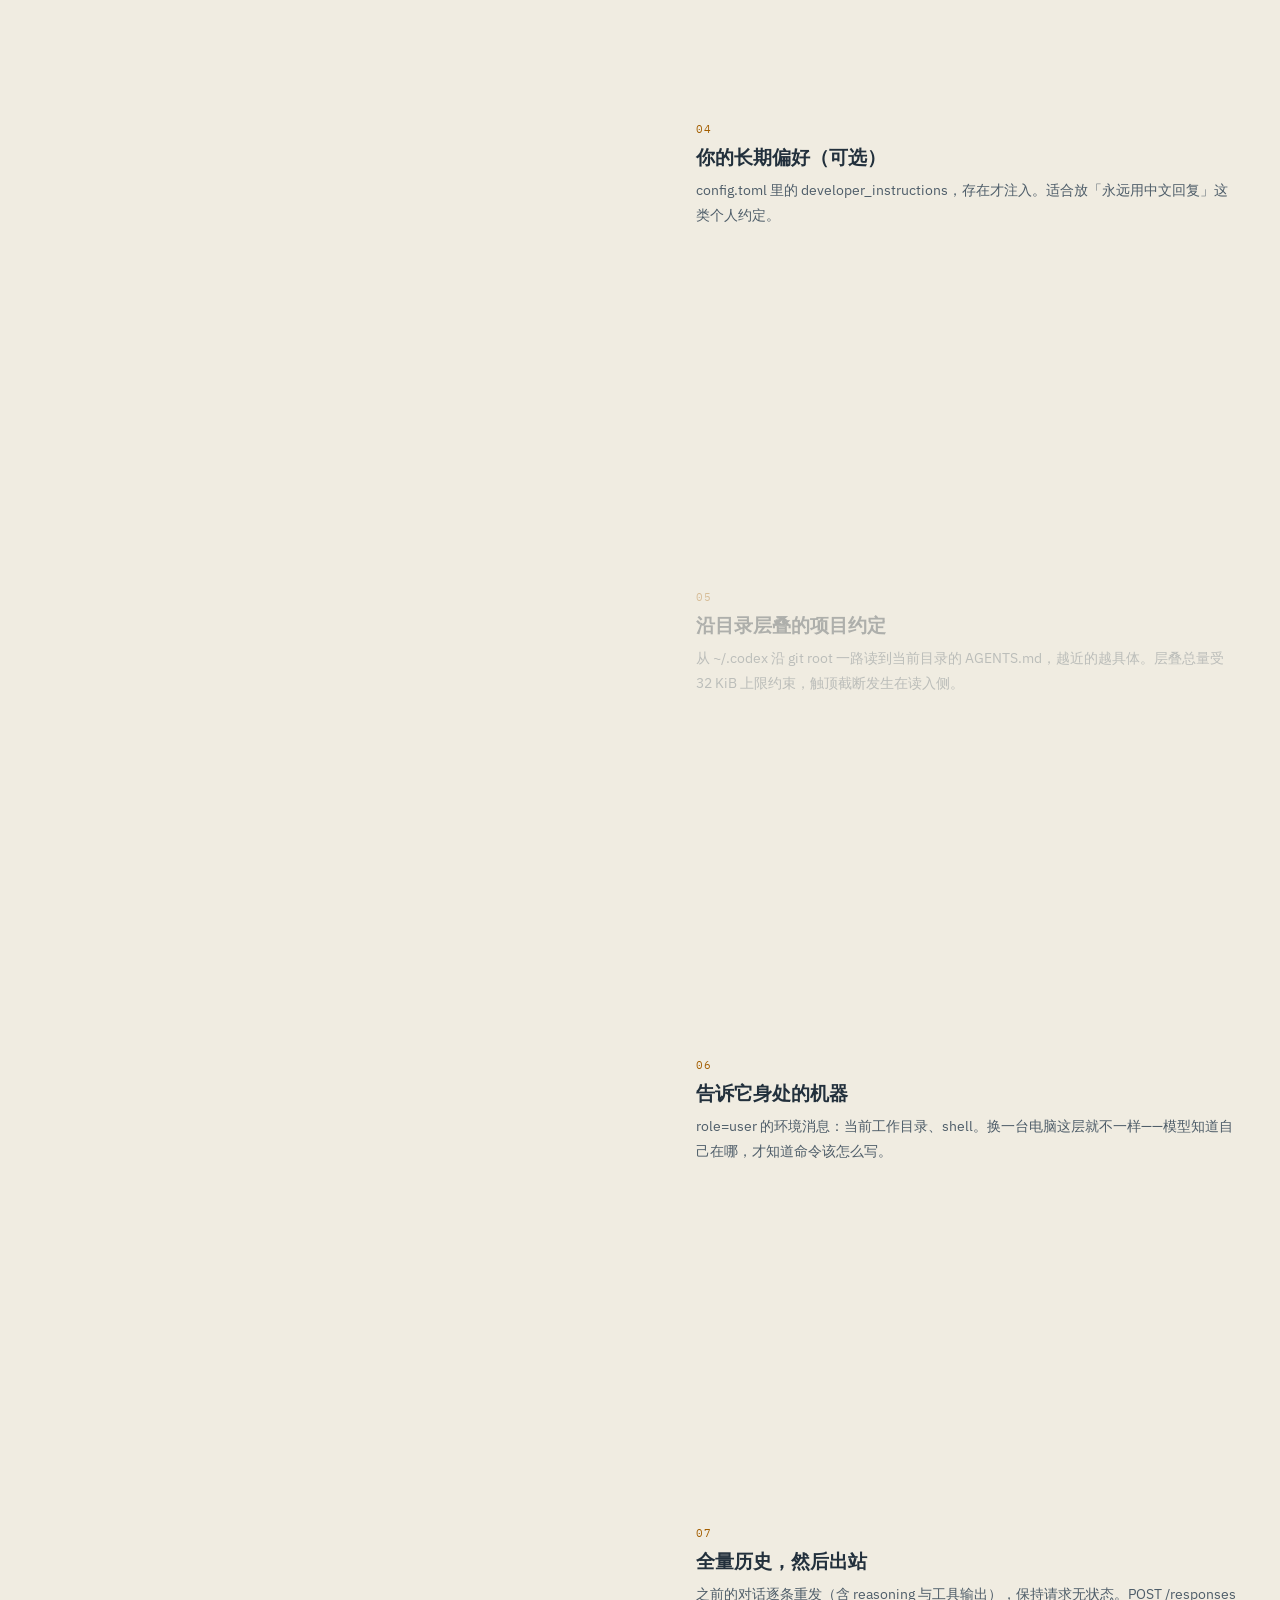
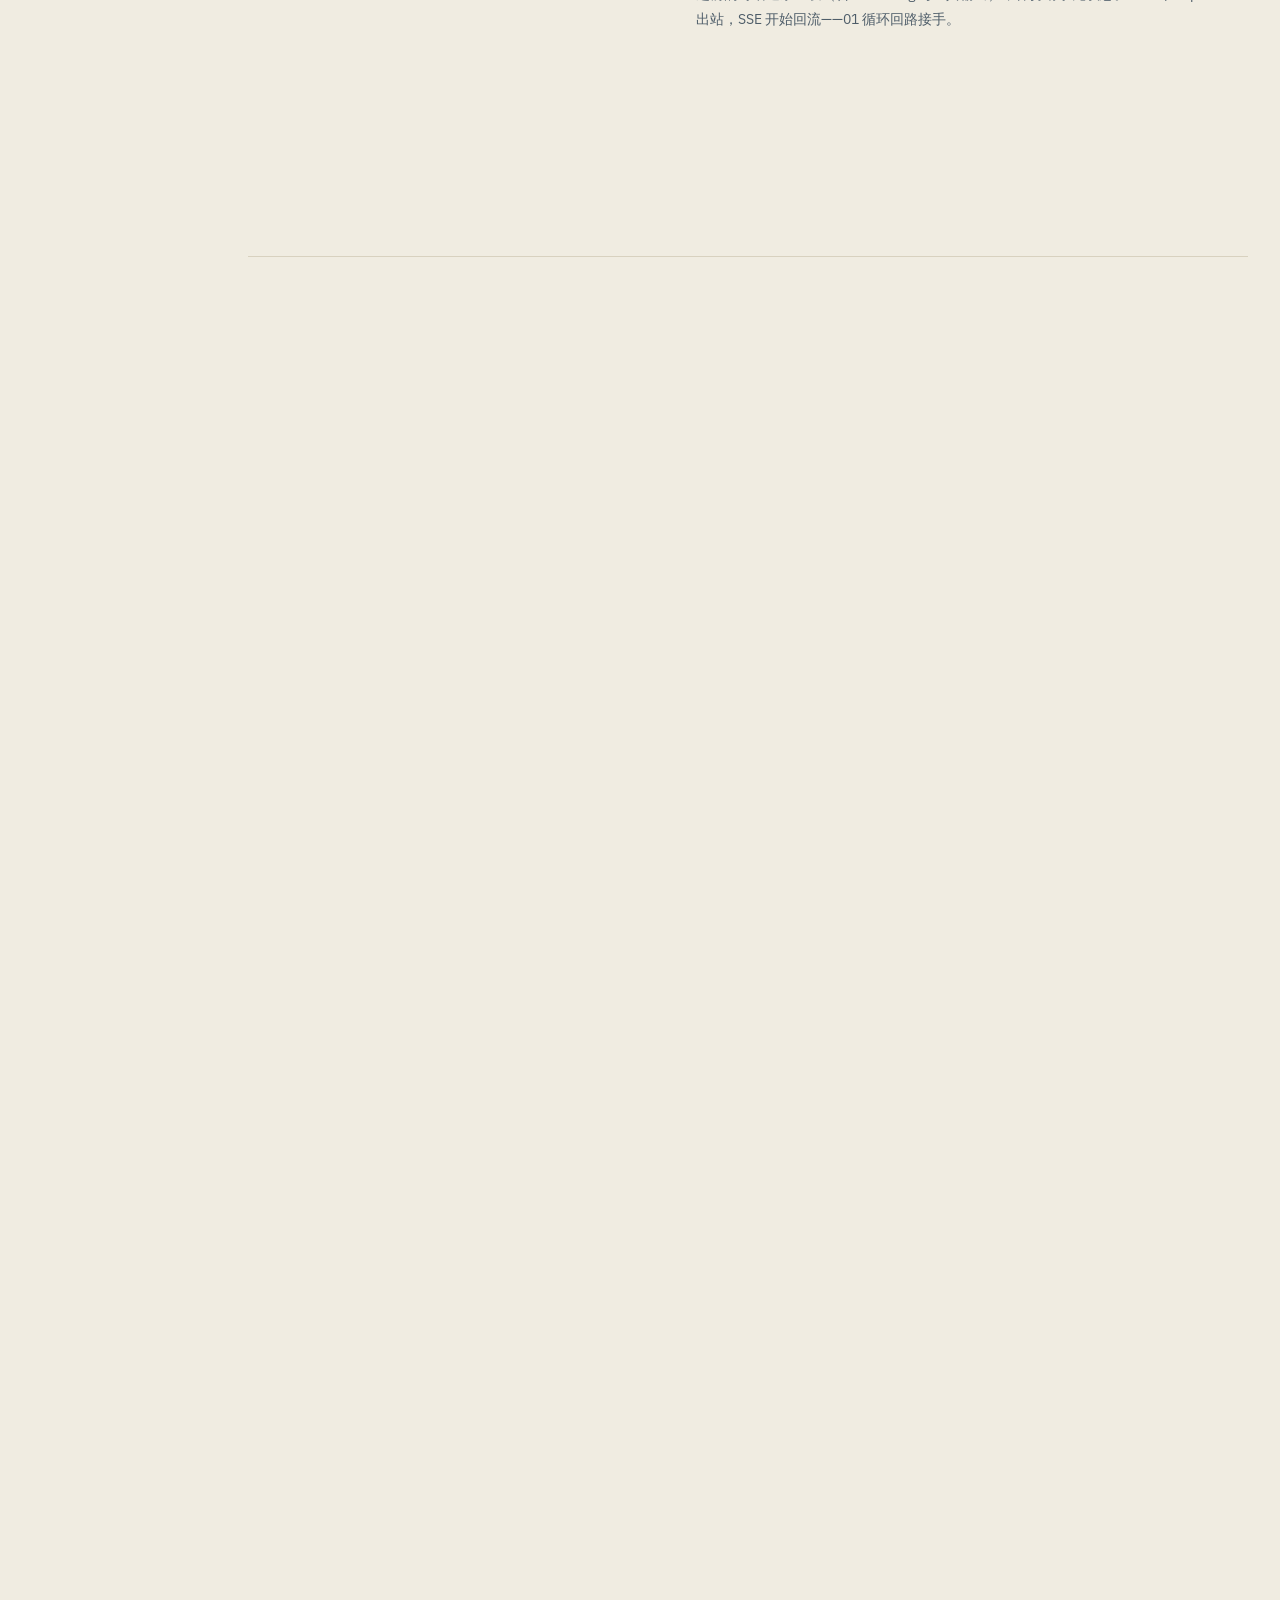
==== commit 97c909c3: "feat: custom magnetic cursor + dive HUD trio + pentatonic protocol audio + nebula fps cap - assets/c" ====
--- a/index.html
+++ b/index.html
@@ -388,6 +388,7 @@
 <script src="assets/sound.js"></script>
 <script src="assets/quiz-bank.js"></script>
 <script src="assets/nebula.js"></script>
+<script src="assets/cursor.js"></script>
 <script src="assets/fx.js"></script>
 <script src="assets/loop-hero.js"></script>
 <script>
--- a/assets/styles.css
+++ b/assets/styles.css
@@ -1579,6 +1579,38 @@
 }
 .nc-presets button:focus-visible { outline: none; border-color: var(--amber); }
 
+/* 04 可听版开关 */
+.proto-audio-toggle.on { color: var(--amber); border-color: rgba(255, 180, 84, .6); }
+
+/* ---------- 自定义磁性光环光标（cursor.js 注入，触屏/reduced-motion 不启用）---------- */
+@media (hover: hover) and (pointer: fine) {
+  body.cur-on, body.cur-on a, body.cur-on button, body.cur-on .ca-scrub,
+  body.cur-on [role='button'], body.cur-on label.switch-row { cursor: none; }
+}
+.cur-ring {
+  position: fixed; left: 0; top: 0; z-index: 9998;
+  width: 32px; height: 32px;
+  border: 1.5px solid rgba(255, 180, 84, .55);
+  border-radius: 50%;
+  pointer-events: none;
+  opacity: 0;
+  transition: opacity .3s ease, width .18s ease, height .18s ease, background .18s ease;
+  mix-blend-mode: screen;
+  will-change: transform;
+}
+.cur-ring.press { background: rgba(255, 180, 84, .14); }
+.cur-dot {
+  position: fixed; left: 0; top: 0; z-index: 9999;
+  width: 5px; height: 5px;
+  background: var(--amber);
+  border-radius: 50%;
+  pointer-events: none;
+  opacity: 0;
+  transition: opacity .25s ease;
+  will-change: transform;
+}
+.cur-dot.hide { opacity: 0 !important; }
+
 /* 3D 倾斜：外层平面负责接收指针（永不变形，防边缘 hover 抖动），
    内层 .panel 只吃 CSS 变量；进快（is-tilting 跟手）出弹（回位用缓出）。 */
 /* 外层平面接管外边距（面板原 margin 在 wrapper 内不再与相邻块折叠，
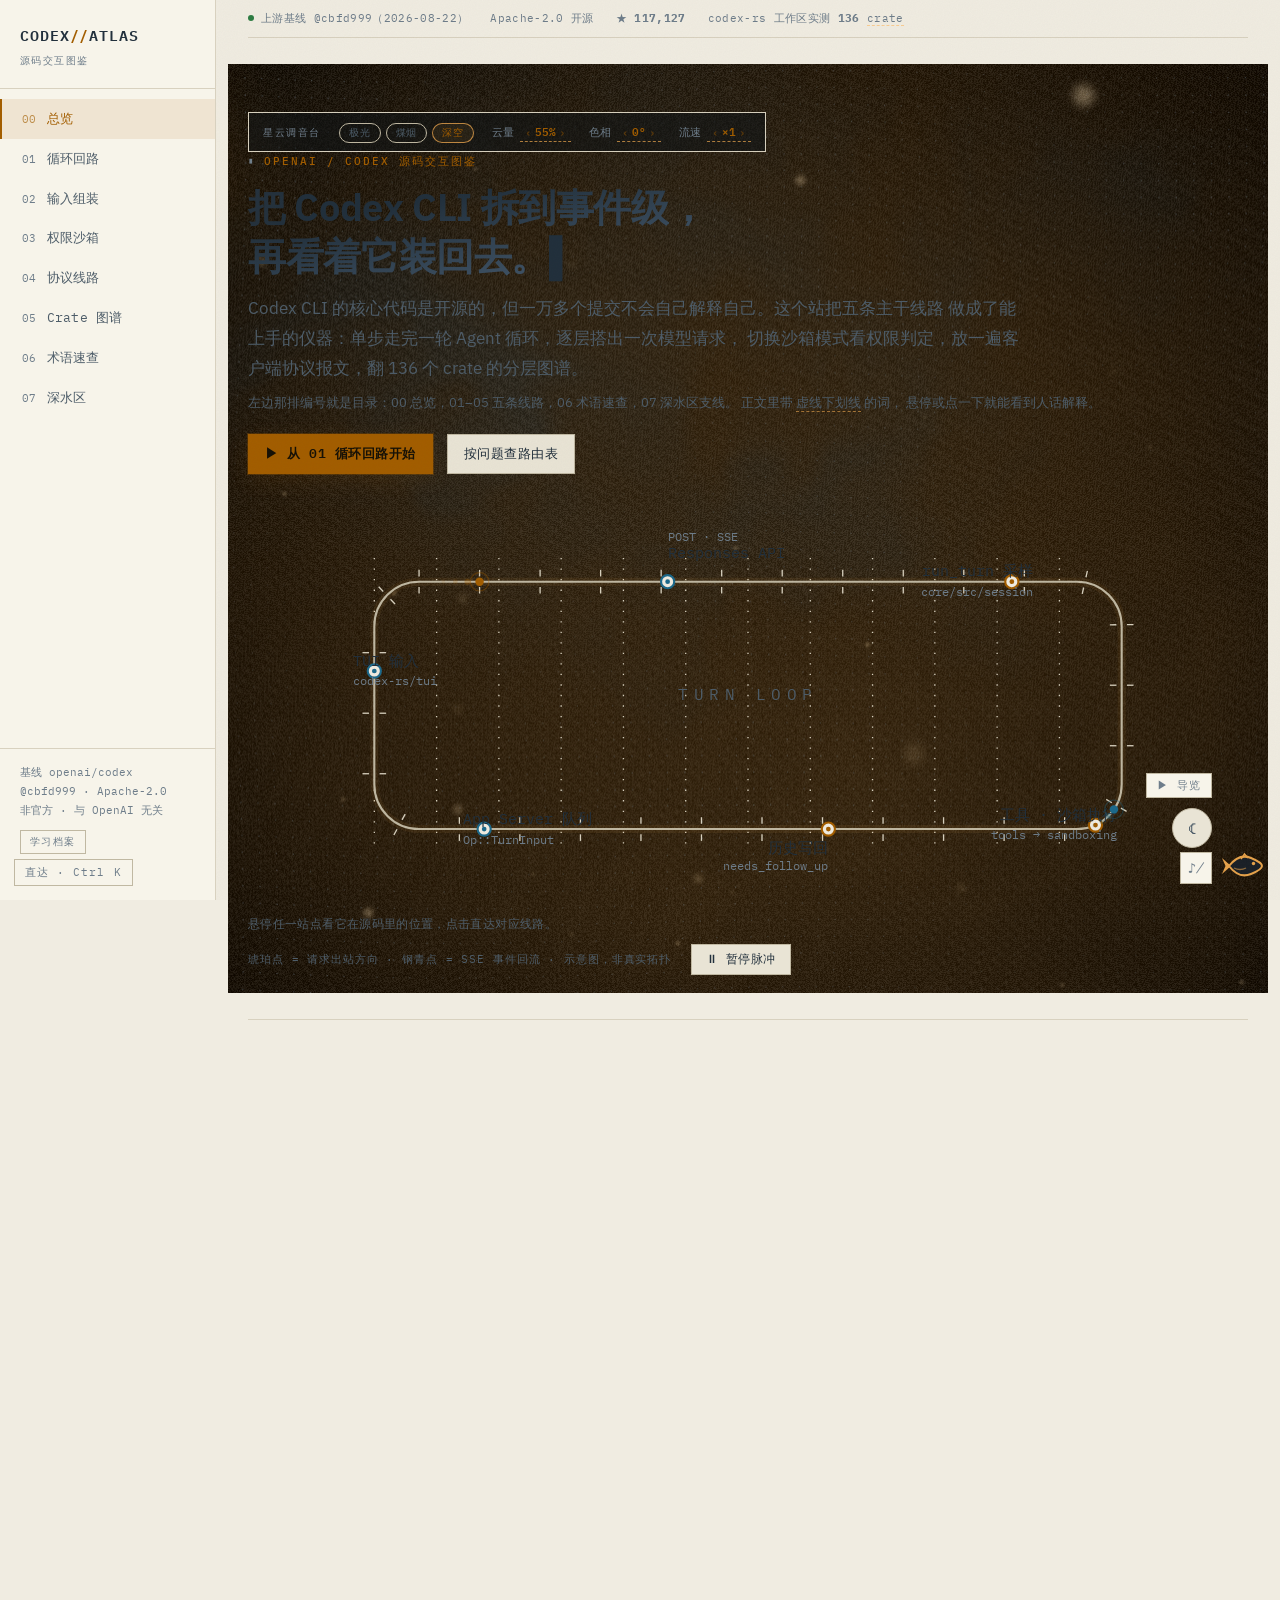
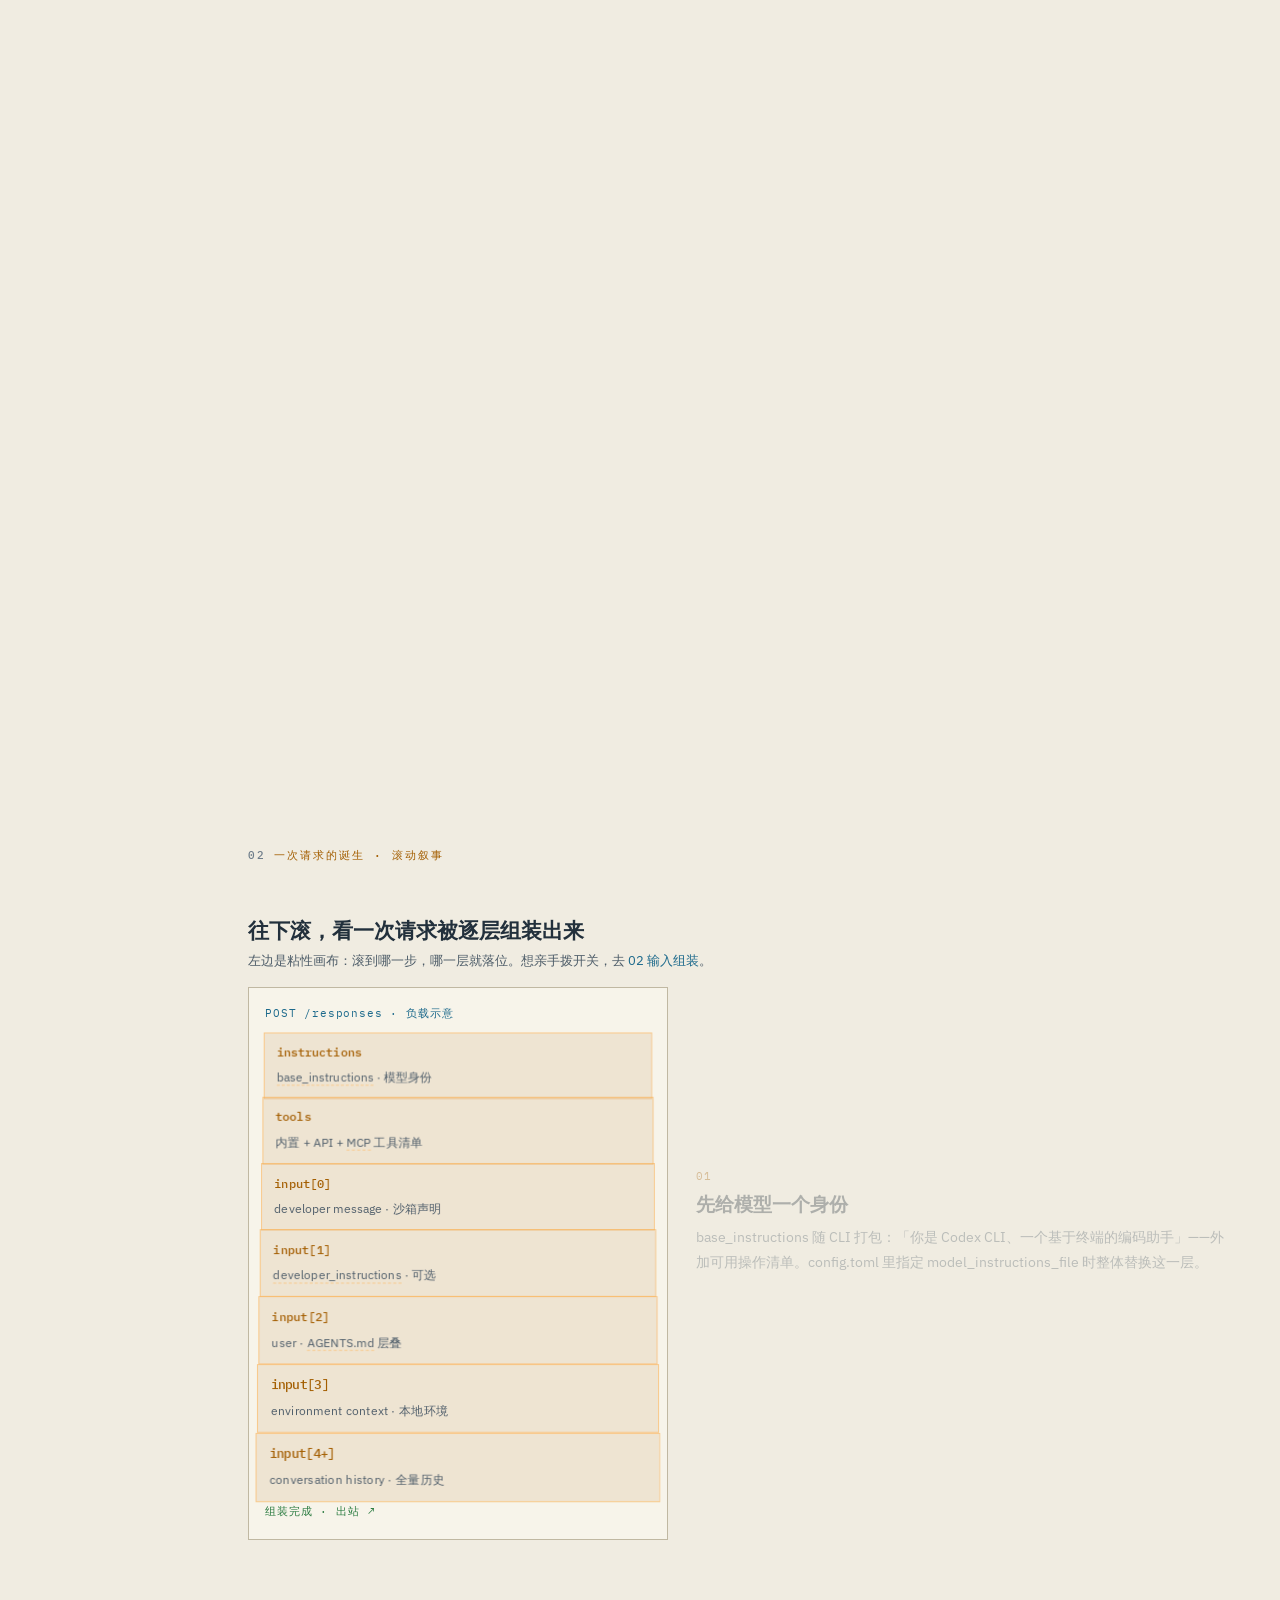
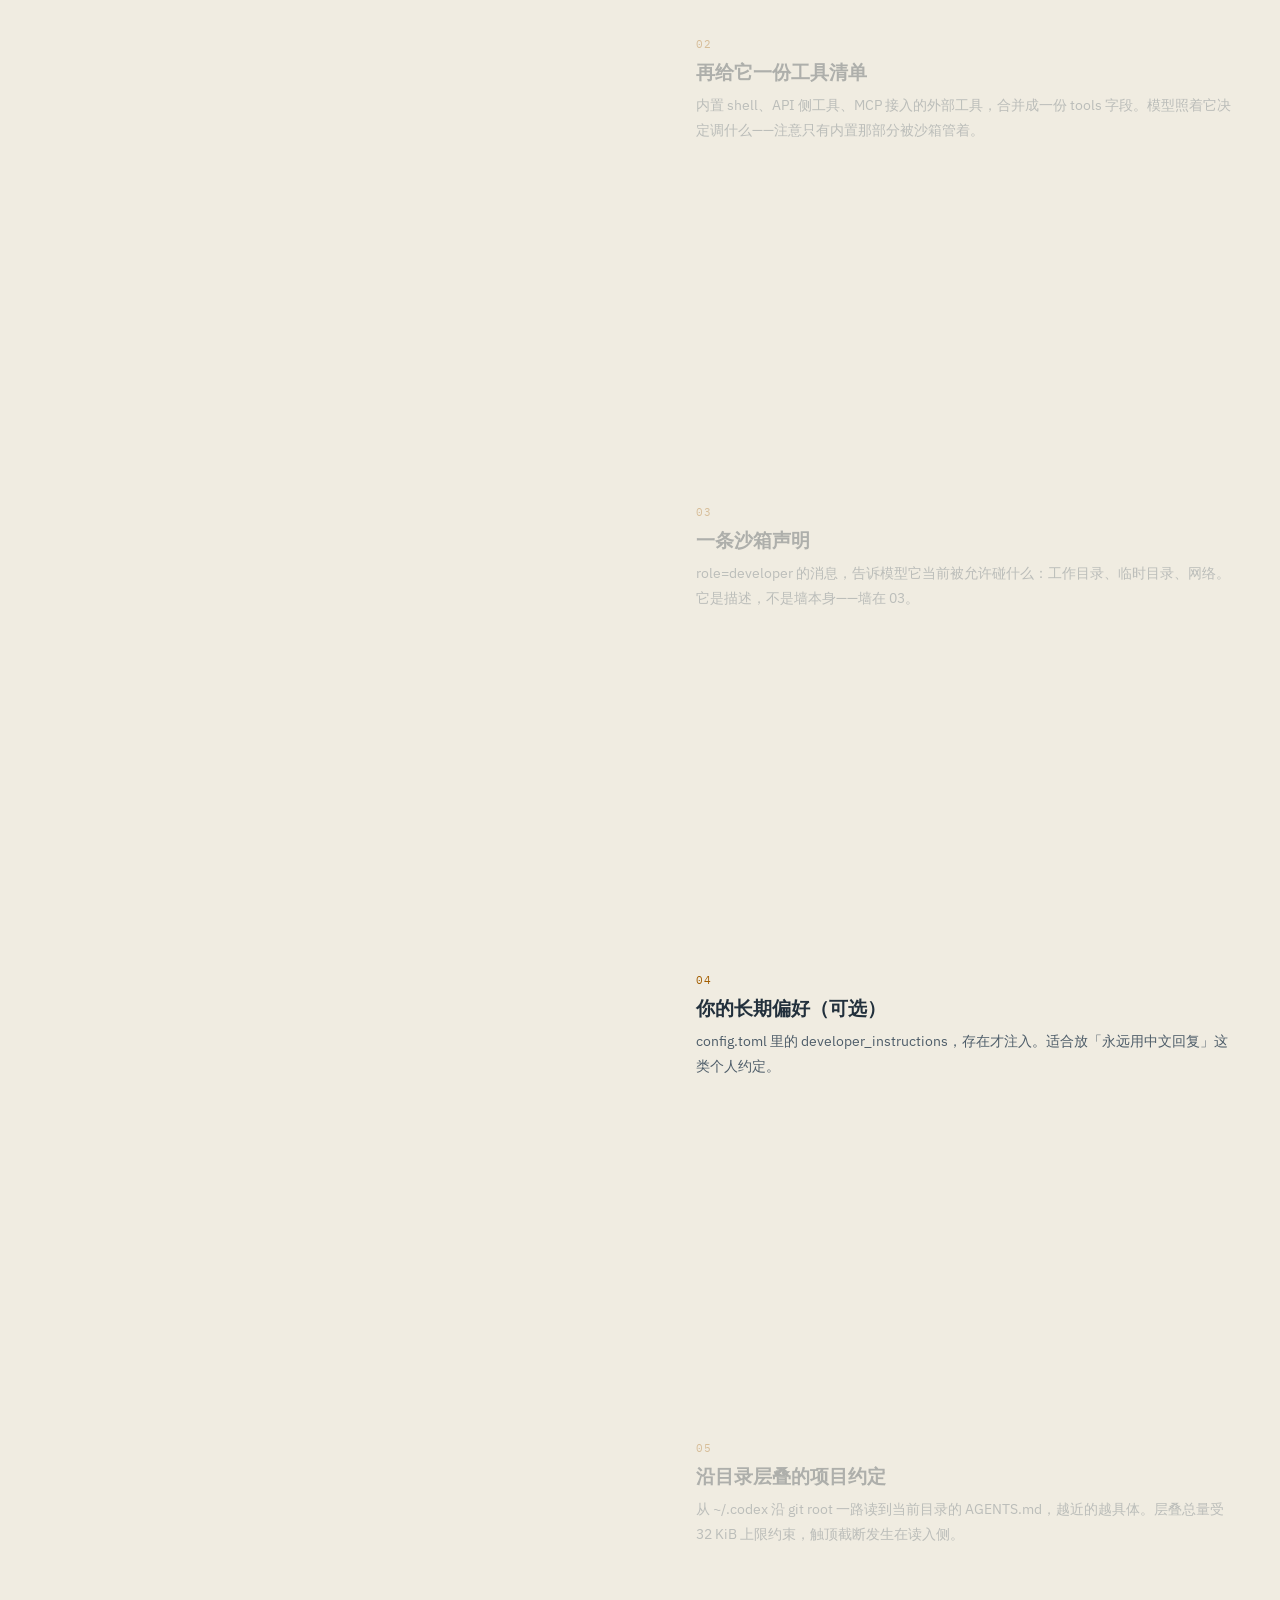
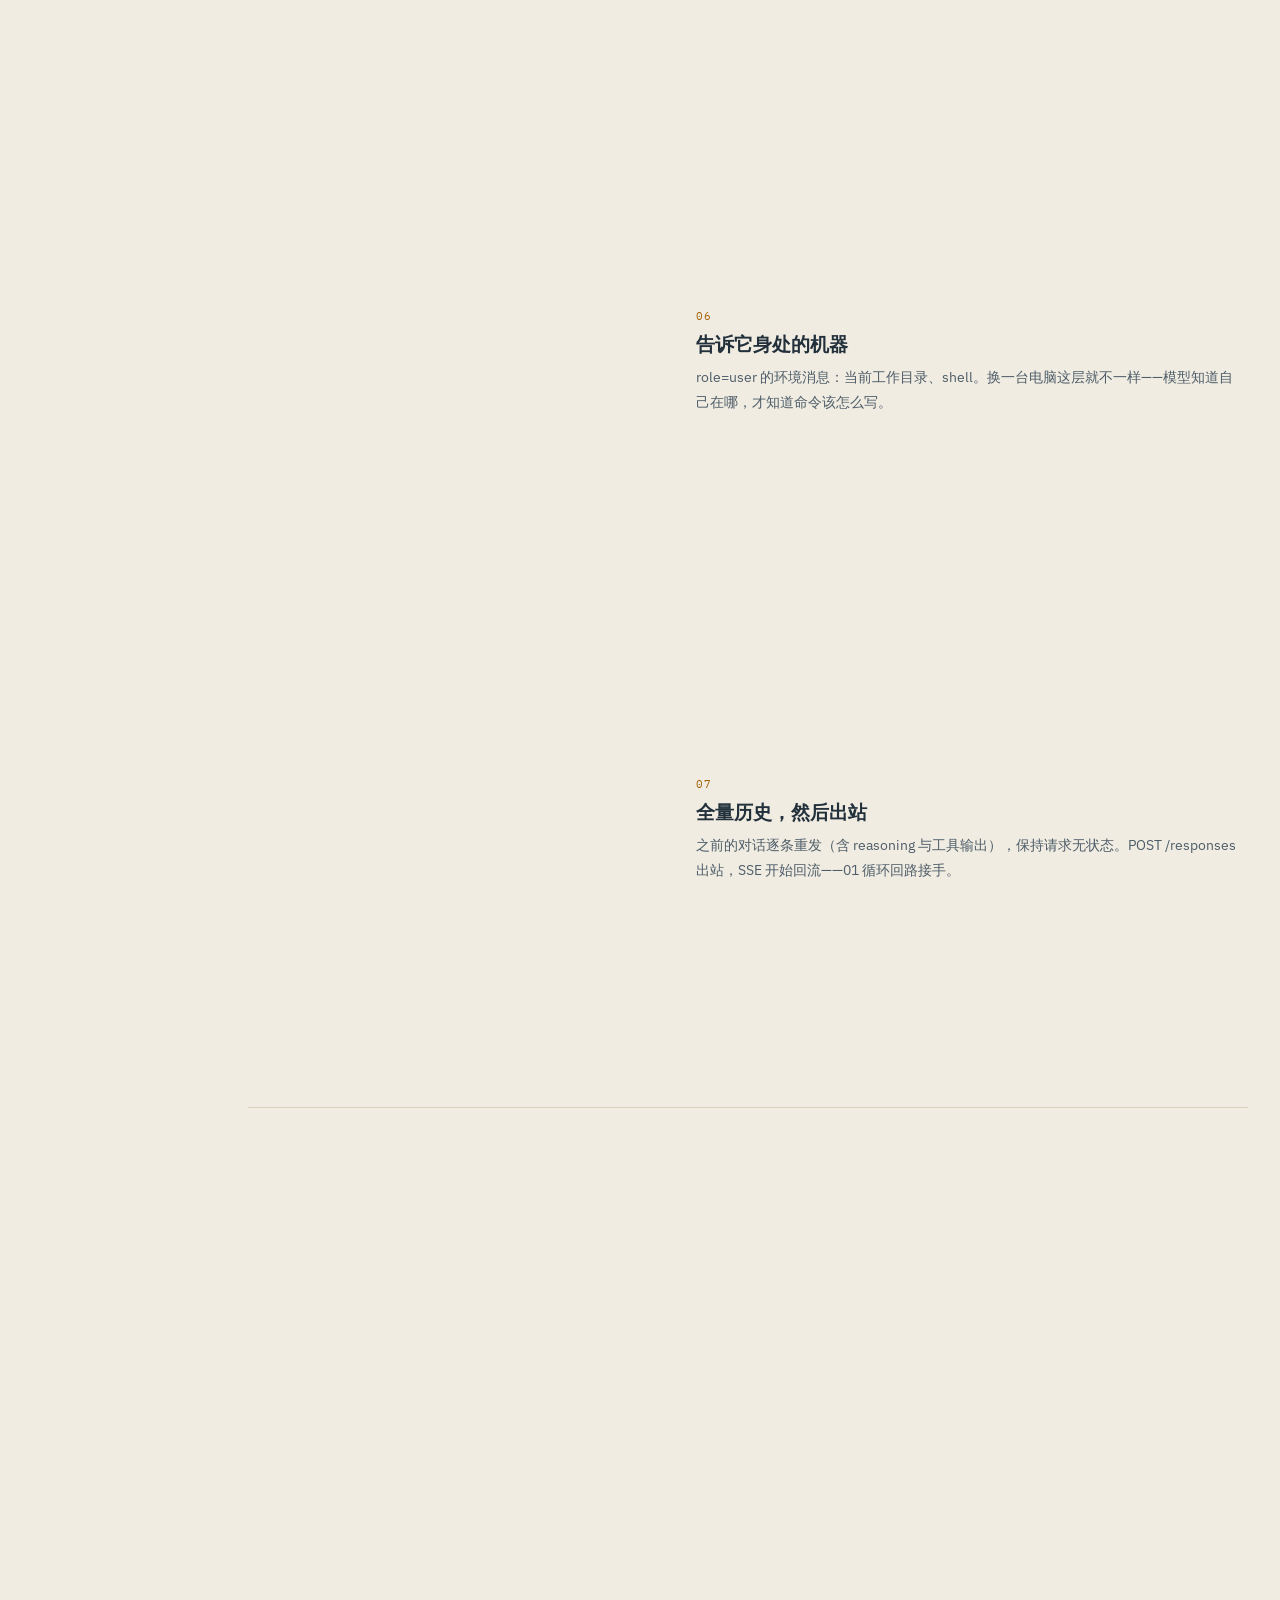
==== commit 35642b4a: "feat: noise dot field hero layer + Kandinsky gesture lab + pet WASD launch - three more techniques f" ====
--- a/index.html
+++ b/index.html
@@ -388,6 +388,7 @@
 <script src="assets/sound.js"></script>
 <script src="assets/quiz-bank.js"></script>
 <script src="assets/nebula.js"></script>
+<script src="assets/dotfield.js"></script>
 <script src="assets/cursor.js"></script>
 <script src="assets/fx.js"></script>
 <script src="assets/loop-hero.js"></script>
--- a/assets/styles.css
+++ b/assets/styles.css
@@ -1582,6 +1582,28 @@
 /* 04 可听版开关 */
 .proto-audio-toggle.on { color: var(--amber); border-color: rgba(255, 180, 84, .6); }
 
+/* Kandinsky 手势实验室（04） */
+.gl-host { border: 1px dashed var(--line-strong); }
+.gl-wrap { position: relative; }
+.gl-canvas {
+  display: block; width: 100%; height: 190px;
+  touch-action: none; cursor: crosshair;
+  background:
+    radial-gradient(circle at 50% 50%, rgba(255,180,84,.045), transparent 70%),
+    repeating-linear-gradient(0deg, transparent 0 23px, rgba(255,255,255,.03) 23px 24px),
+    repeating-linear-gradient(90deg, transparent 0 23px, rgba(255,255,255,.03) 23px 24px);
+}
+.gl-hint {
+  position: absolute; right: 10px; top: 8px;
+  font-family: var(--mono); font-size: 10px; color: var(--faint); letter-spacing: .05em;
+  pointer-events: none;
+}
+.gl-readout {
+  padding: 8px 12px; font-family: var(--mono); font-size: 11.5px;
+  color: var(--steel); border-top: 1px solid var(--line);
+  min-height: 20px;
+}
+
 /* ---------- 自定义磁性光环光标（cursor.js 注入，触屏/reduced-motion 不启用）---------- */
 @media (hover: hover) and (pointer: fine) {
   body.cur-on, body.cur-on a, body.cur-on button, body.cur-on .ca-scrub,
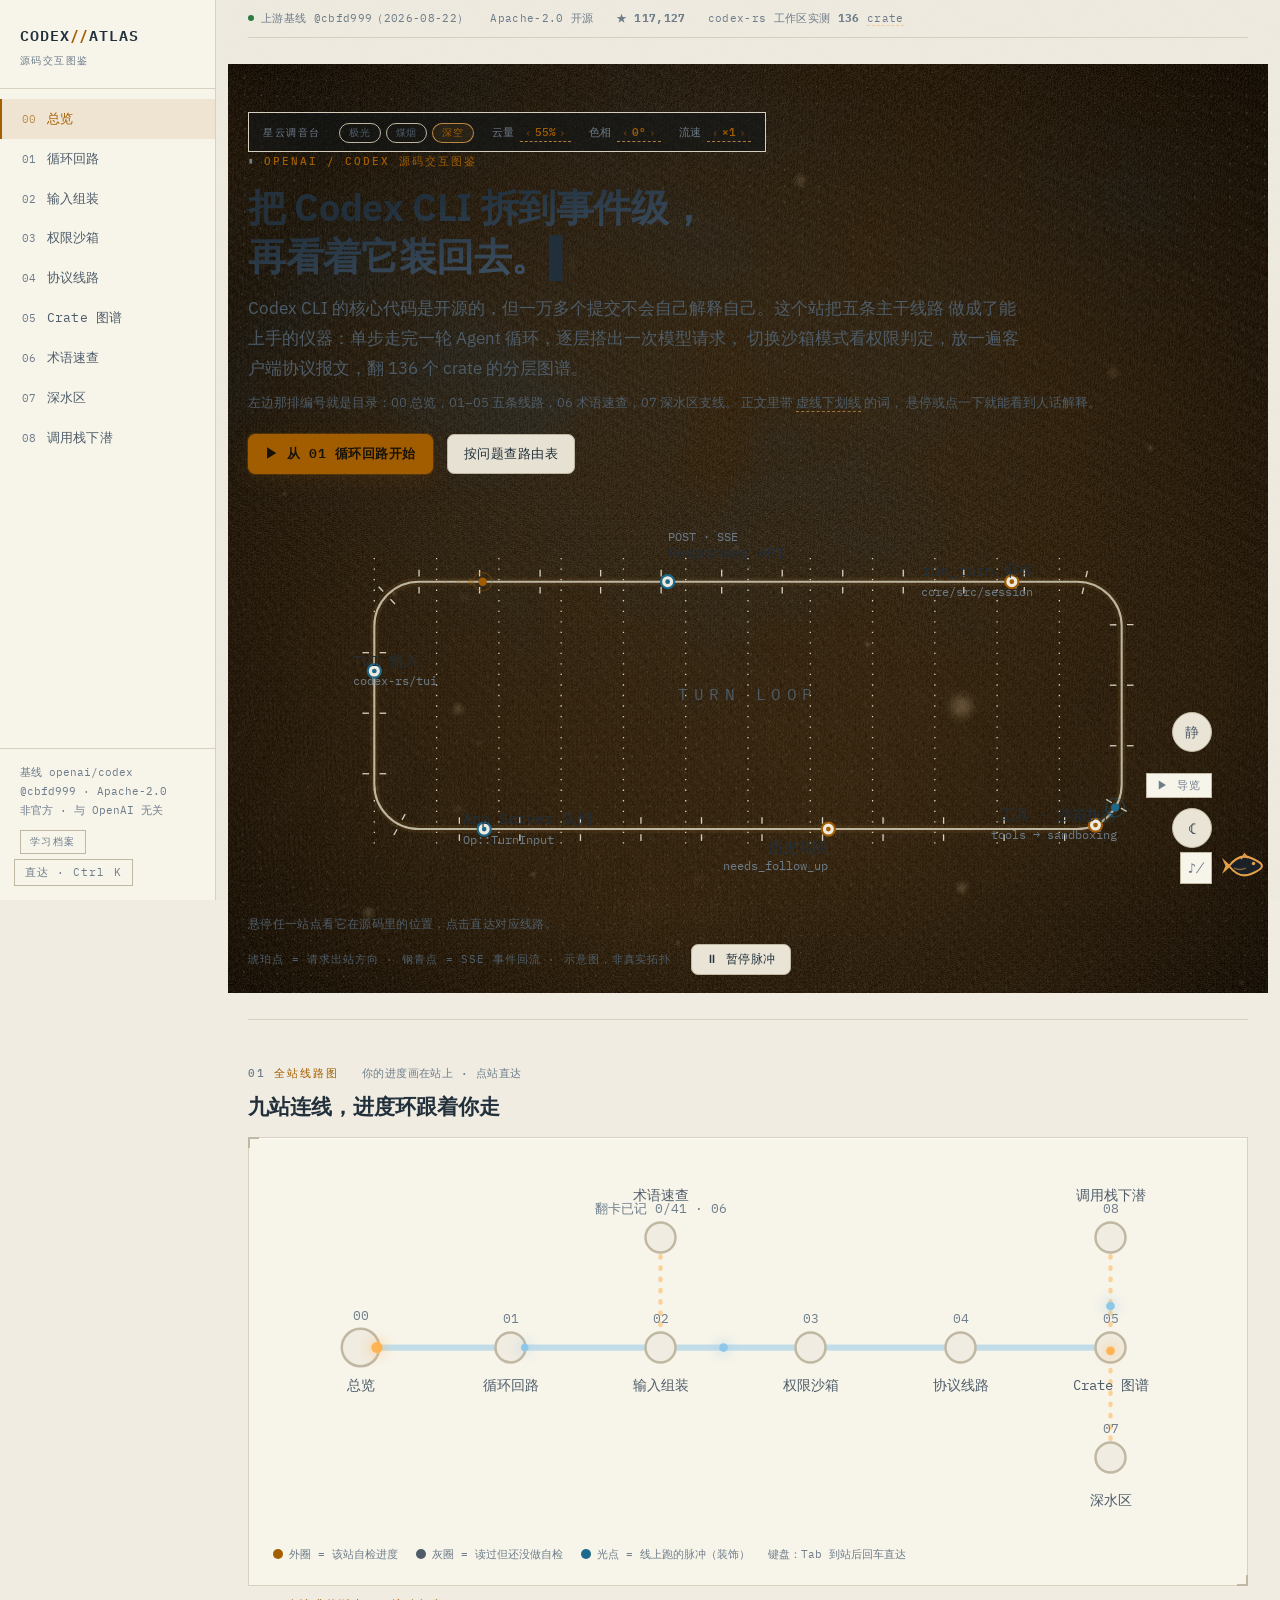
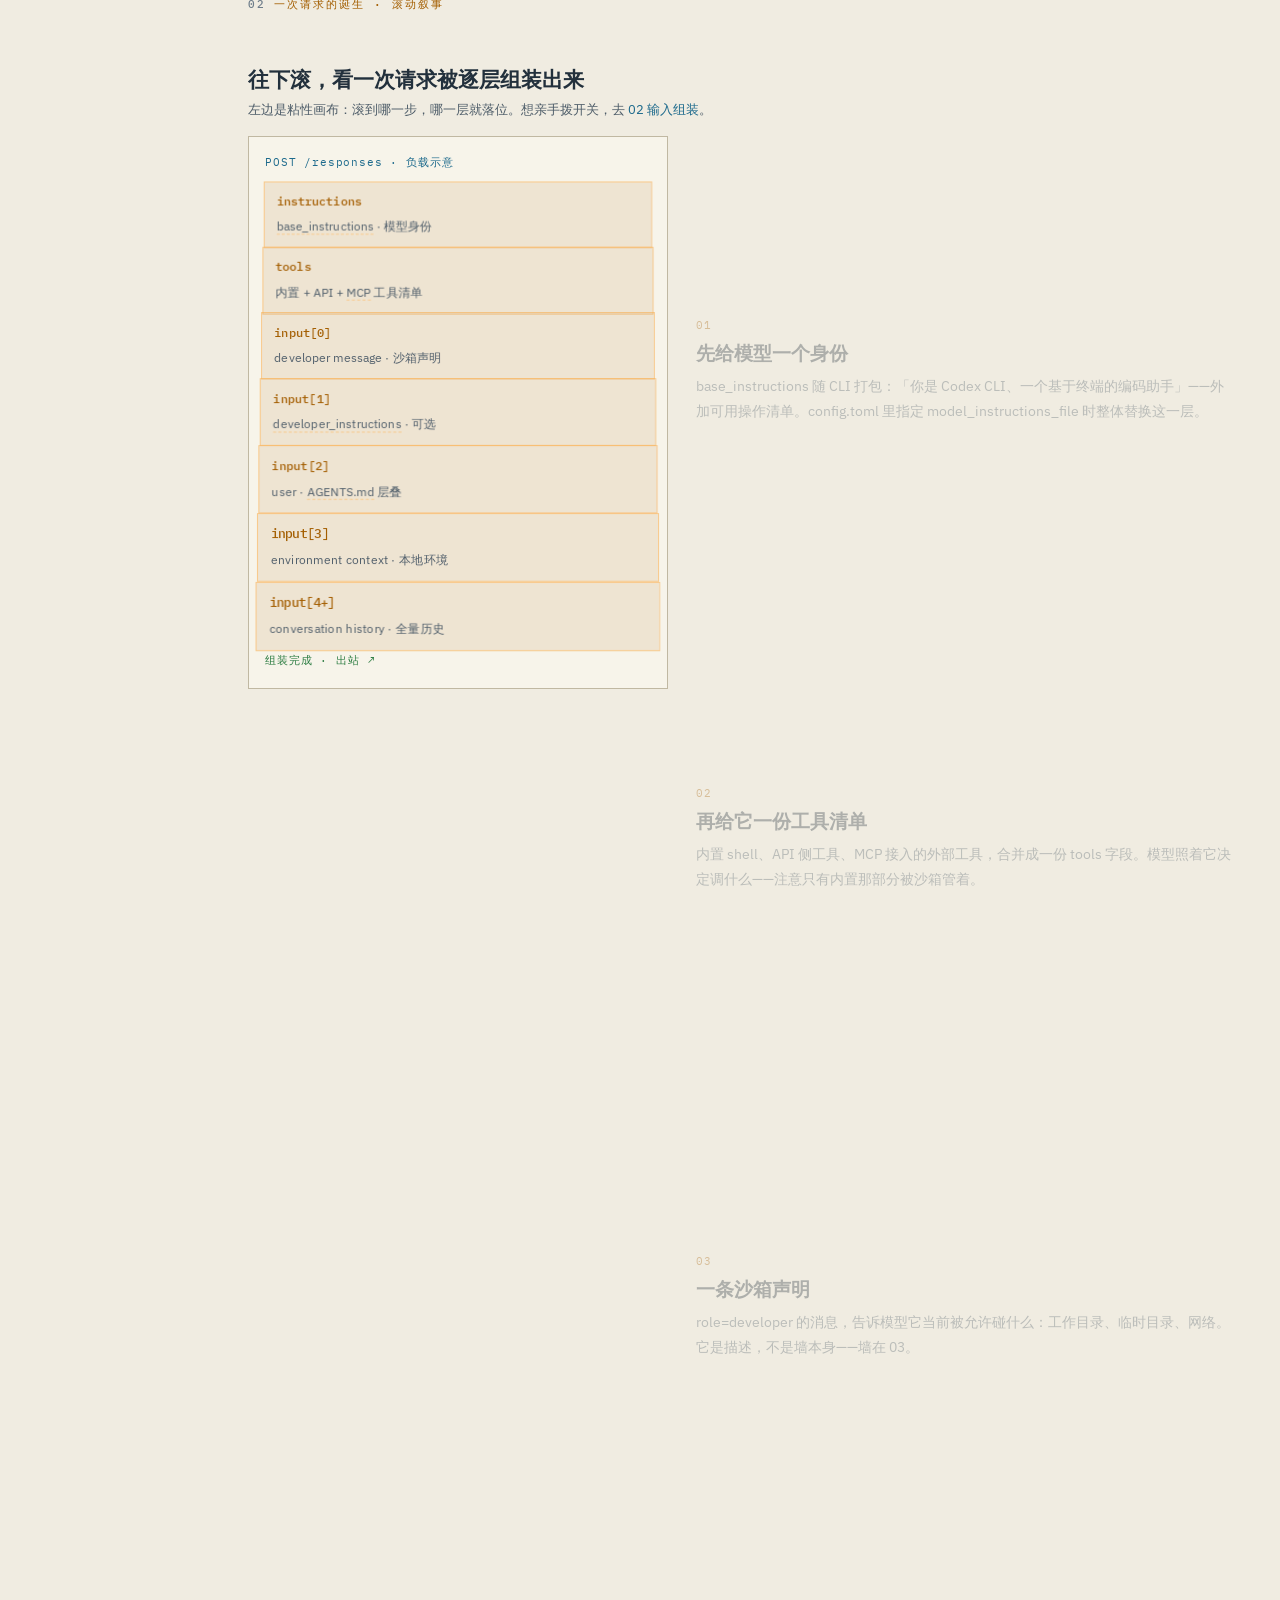
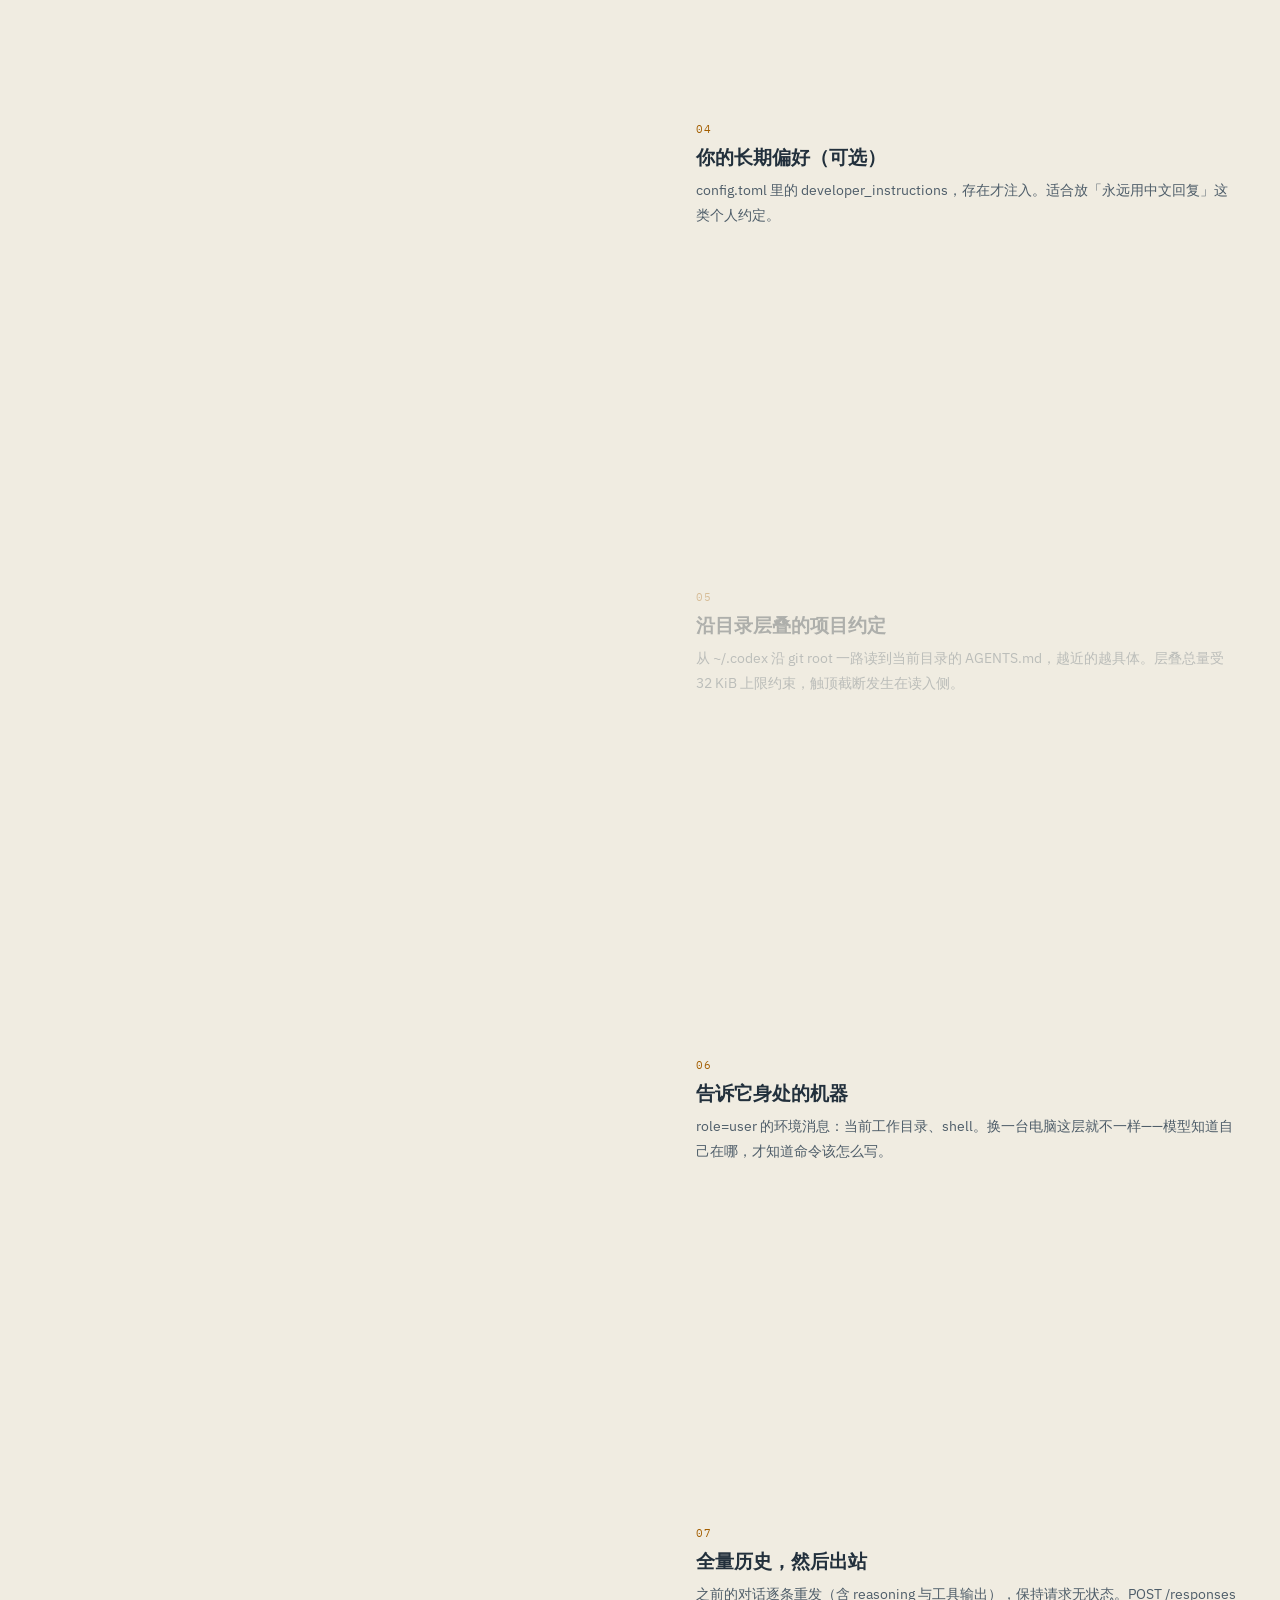
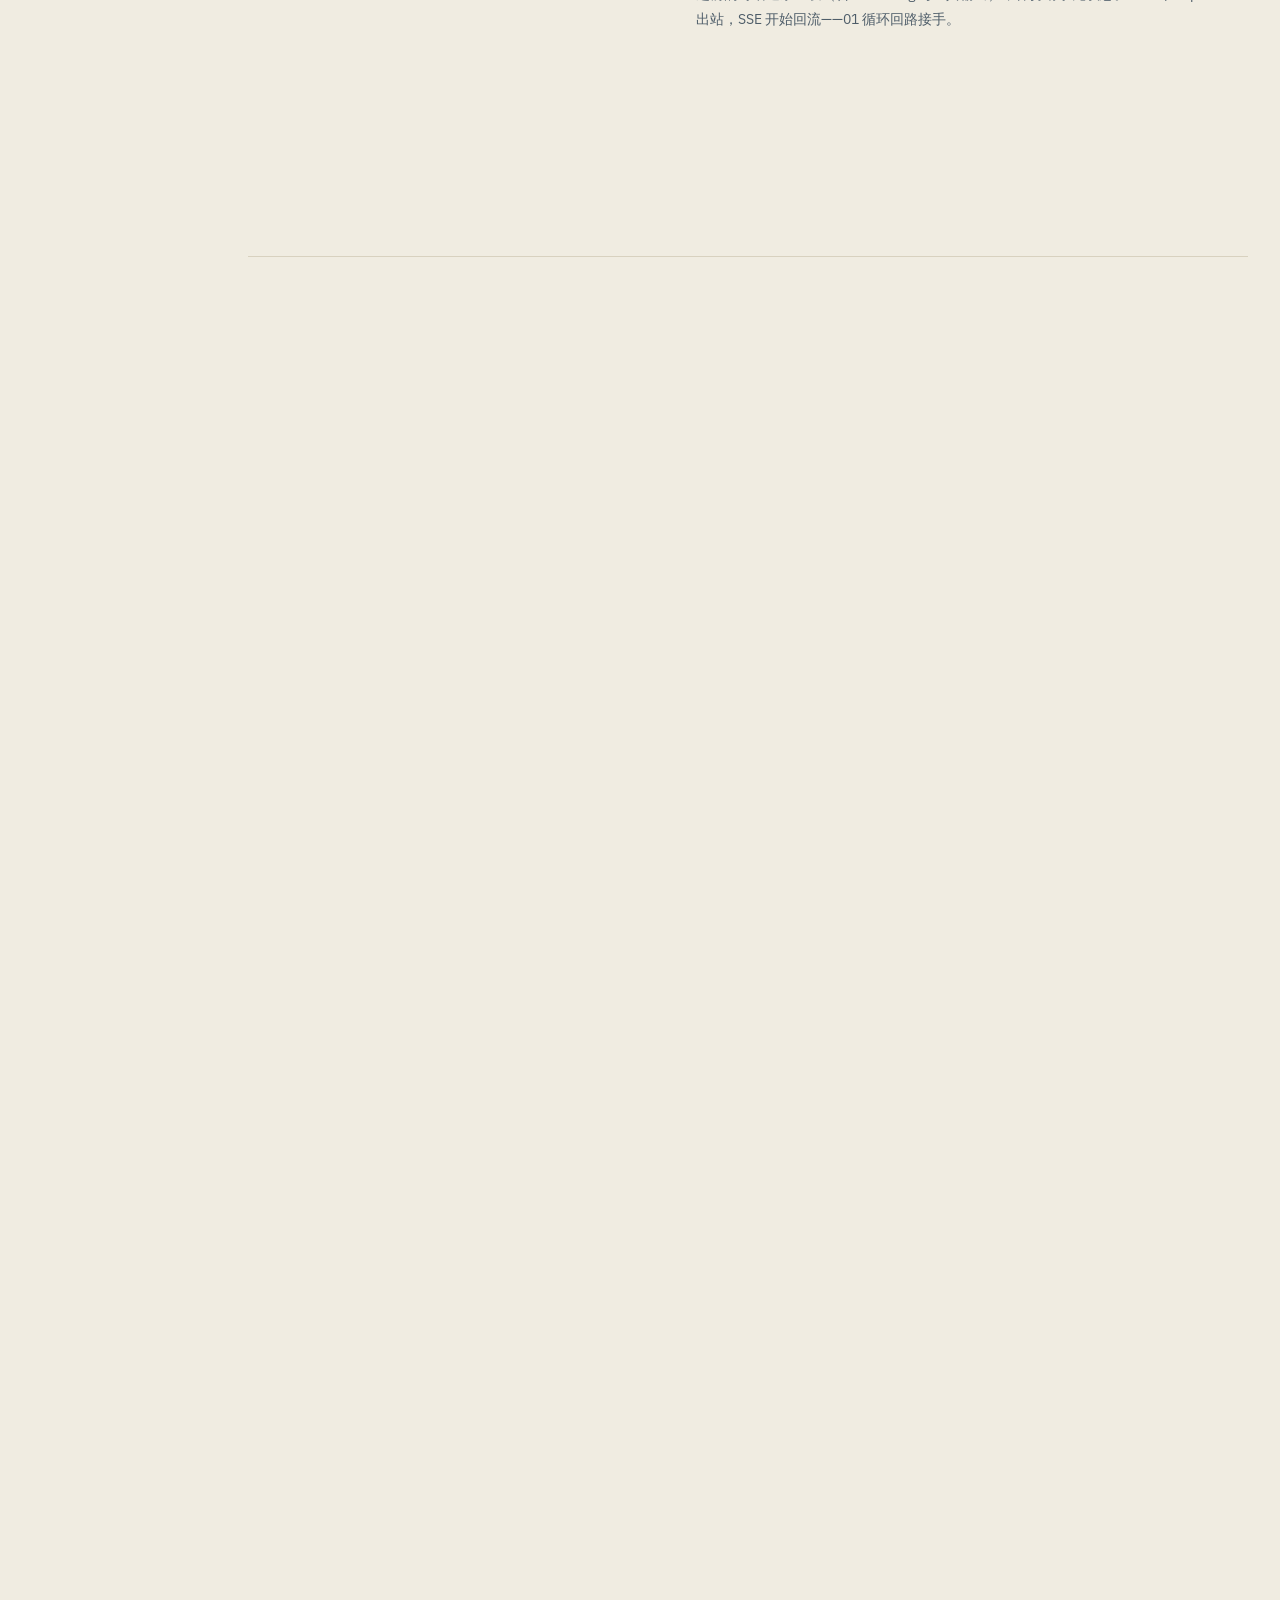
==== commit 13ab24e5: "feat: global motion toggle + nav/metro 08 integration + de-AI copy pass + kawaii micro-interactions " ====
--- a/index.html
+++ b/index.html
@@ -37,6 +37,7 @@
     <a class="rail-ch" href="labs/atlas.html"><span class="ch-no">05</span>Crate 图谱</a>
     <a class="rail-ch" href="glossary.html"><span class="ch-no">06</span>术语速查</a>
     <a class="rail-ch" href="labs/deep.html"><span class="ch-no">07</span>深水区</a>
+    <a class="rail-ch" href="labs/dive.html"><span class="ch-no">08</span>调用栈下潜</a>
   </div>
   <div class="rail-foot">
     基线 openai/codex<br>@cbfd999 · Apache-2.0<br>非官方 · 与 OpenAI 无关
@@ -56,6 +57,7 @@
   <a href="labs/atlas.html">05 · Crate 图谱</a>
   <a href="glossary.html">06 · 术语速查</a>
   <a href="labs/deep.html">07 · 深水区</a>
+  <a href="labs/dive.html">08 · 调用栈下潜</a>
 </div>
 
 <div class="wrap">
@@ -115,10 +117,10 @@
     <section id="metro">
       <p class="eyebrow"><span class="tick">01</span>全站线路图
         <span class="readout" style="margin-left:14px;text-transform:none;letter-spacing:.04em;">你的进度画在站上 · 点站直达</span></p>
-      <h2 style="margin-top:6px;">八站一线，进度环跟着你走</h2>
+      <h2 style="margin-top:6px;">九站连线，进度环跟着你走</h2>
       <div class="panel" style="margin-top:16px;">
         <div class="metro-wrap">
-          <div id="metro-map" role="group" aria-label="全站线路图：00 总览经 01 到 05 五站主线，06 术语速查与 07 深水区为支线；每个站点外圈显示该页自检进度，点击直达"></div>
+          <div id="metro-map" role="group" aria-label="全站线路图：00 总览经 01 到 05 五站主线，06 术语速查、07 深水区与 08 调用栈下潜为支线；每个站点外圈显示该页自检进度，点击直达"></div>
         </div>
         <div class="metro-legend">
           <span><i style="background:var(--amber);"></i>外圈 = 该站自检进度</span>
@@ -370,6 +372,22 @@
 
     <hr class="sep">
 
+    <!-- 拨弦休息区 -->
+    <section id="strings">
+      <p class="eyebrow"><span class="tick">07</span>休息区
+        <span class="readout" style="margin-left:14px;text-transform:none;letter-spacing:.04em;">五根弦 = 五条主线 · 划过即响</span></p>
+      <h2 style="margin-top:6px;">验收完了？来拨两下再走</h2>
+      <div class="panel" style="margin-top:16px;">
+        <div id="strings-viz" role="group" aria-label="拨弦休息区：五根弦对应五条主线，光标划过或点按即振动发声，键盘 Tab 后回车也能拨"></div>
+        <p class="small muted" style="margin:10px 0 0;">
+          弦音落在五声音阶上，怎么划都不难听。右下角 ♪ 开着才有声——关着的时候，看弦颤也行。
+          划得越快，弦晃得越狠。
+        </p>
+      </div>
+    </section>
+
+    <hr class="sep">
+
     <!-- 证据边界 -->
     <aside class="evidence">
       <div class="ev-h">证据边界</div>
@@ -390,7 +408,9 @@
 <script src="assets/nebula.js"></script>
 <script src="assets/dotfield.js"></script>
 <script src="assets/cursor.js"></script>
+<script src="assets/fluid.js"></script>
 <script src="assets/fx.js"></script>
+<script src="assets/strings.js"></script>
 <script src="assets/loop-hero.js"></script>
 <script>
 /* 星云调音台：三个可拖数字直连 nebula shader 的 uniform（云量/色相/流速），
@@ -612,7 +632,7 @@
 </script>
 <script src="assets/terms.js"></script>
 <script>
-/* ---------- 全站线路图：8 站 metro，进度环 = 各页自检/翻卡成绩 ---------- */
+/* ---------- 全站线路图：9 站 metro，进度环 = 各页自检/翻卡成绩 ---------- */
 (function () {
   "use strict";
   var host = document.getElementById("metro-map");
@@ -629,7 +649,8 @@
     { no: "04", name: "协议线路", x: 550, y: 150, href: "labs/appserver.html", qp: "appserver.html" },
     { no: "05", name: "Crate 图谱", x: 670, y: 150, href: "labs/atlas.html", qp: "atlas.html" },
     { no: "06", name: "术语速查", x: 310, y: 62, href: "glossary.html", branch: true, flash: true },
-    { no: "07", name: "深水区", x: 670, y: 238, href: "labs/deep.html", qp: "deep.html", branch: true }
+    { no: "07", name: "深水区", x: 670, y: 238, href: "labs/deep.html", qp: "deep.html", branch: true },
+    { no: "08", name: "调用栈下潜", x: 670, y: 62, href: "labs/dive.html", branch: true }
   ];
 
   var svg = E("svg", { viewBox: "0 0 760 300", preserveAspectRatio: "xMidYMid meet" });
@@ -640,7 +661,8 @@
   svg.appendChild(mainPath);
   var br1 = E("path", { class: "metro-branch", d: "M 310 150 V 62" });
   var br2 = E("path", { class: "metro-branch", d: "M 670 150 V 238" });
-  svg.appendChild(br1); svg.appendChild(br2);
+  var br3 = E("path", { class: "metro-branch", d: "M 670 150 V 62" });
+  svg.appendChild(br1); svg.appendChild(br2); svg.appendChild(br3);
 
   var quiz = window.CAProgress ? CAProgress.read() : {};
   var seen = {};
@@ -681,7 +703,7 @@
     var no = E("text", { class: "st-no", x: s.x, y: s.y + (s.hub ? -22 : -20) });
     no.textContent = (tip ? tip + " · " : "") + s.no;
     g.appendChild(no);
-    var nm = E("text", { class: "st-name", x: s.x, y: s.y + (s.branch ? (s.no === "06" ? -30 : 38) : 34) });
+    var nm = E("text", { class: "st-name", x: s.x, y: s.y + (s.branch ? (s.y < 150 ? -30 : 38) : 34) });
     nm.textContent = s.name;
     g.appendChild(nm);
     if (s.hub && grand) {
@@ -744,9 +766,15 @@
       { el: E("circle", { class: "metro-pulse", r: 3 }), t: 0.2, speed: 0.00019, dir: 1 }
     ];
     pulses.forEach(function (p) { svg.appendChild(p.el); });
-    var brLen = br2.getTotalLength();
-    var brPulse = { el: E("circle", { class: "metro-pulse amber", r: 3.5 }), t: 0, speed: 0.0003, dir: 1, path: br2, len: brLen };
-    svg.appendChild(brPulse.el);
+    var brPulses = [br2, br3].map(function (path, i) {
+      var p = {
+        el: E("circle", { class: "metro-pulse" + (i ? "" : " amber"), r: 3.5 }),
+        t: i ? 0.4 : 0, speed: 0.0003 - i * 0.00007, dir: i ? -1 : 1,
+        path: path, len: path.getTotalLength()
+      };
+      svg.appendChild(p.el);
+      return p;
+    });
     var last = null;
     var metroInView = true;
     if ("IntersectionObserver" in window) {
@@ -766,12 +794,14 @@
           var pt = mainPath.getPointAtLength(p.t * mainLen);
           p.el.setAttribute("cx", pt.x); p.el.setAttribute("cy", pt.y);
         });
-        if (!isFinite(brPulse.t)) brPulse.t = 0;
-        brPulse.t += brPulse.speed * dt * brPulse.dir;
-        if (brPulse.t > 1) { brPulse.t = 1; brPulse.dir = -1; }
-        if (brPulse.t < 0) { brPulse.t = 0; brPulse.dir = 1; }
-        var bp = brPulse.path.getPointAtLength(brPulse.t * brPulse.len);
-        brPulse.el.setAttribute("cx", bp.x); brPulse.el.setAttribute("cy", bp.y);
+        brPulses.forEach(function (p) {
+          if (!isFinite(p.t)) p.t = 0;
+          p.t += p.speed * dt * p.dir;
+          if (p.t > 1) { p.t = 1; p.dir = -1; }
+          if (p.t < 0) { p.t = 0; p.dir = 1; }
+          var bp = p.path.getPointAtLength(p.t * p.len);
+          p.el.setAttribute("cx", bp.x); p.el.setAttribute("cy", bp.y);
+        });
       }
       /* 离屏或隐藏时降频轮询。注意 setTimeout 不带参调用，
          frame 的 ts 由 requestAnimationFrame 补上——直接 setTimeout(frame)
--- a/assets/styles.css
+++ b/assets/styles.css
@@ -77,6 +77,16 @@
   transition: border-color var(--t-fast) var(--ease), color var(--t-fast) var(--ease);
 }
 .theme-toggle:hover { border-color: var(--amber); color: var(--amber); }
+/* 动效总开关：与主题钮同族，竖排在导览钮上方（tour-fab 占 bottom:102） */
+.motion-toggle {
+  bottom: 148px;
+  font-size: 14px;
+  letter-spacing: 0;
+}
+.motion-toggle[aria-pressed="true"] {
+  color: var(--steel);
+  border-color: rgba(143, 199, 232, .55);
+}
 
 
 /* 控制行共享基样式：各仪器页可在此基础上加页内覆盖 */
@@ -112,6 +122,13 @@
     animation-iteration-count: 1 !important;
     transition-duration: 0.001s !important;
   }
+}
+
+/* 「静」开关（右下角，ca-motion=off）：站内版减动效，与上面同一待遇 */
+html.motion-off *, *::before, *::after {
+  animation-duration: 0.001s !important;
+  animation-iteration-count: 1 !important;
+  transition-duration: 0.001s !important;
 }
 
 ::selection { background: var(--amber); color: #14100a; }
@@ -1365,6 +1382,31 @@
 .budget-seg:active { transform: scaleY(0.92); }
 .budget-seg { transform-origin: bottom; }
 
+/* ---------- 可爱 pass：kawaii 界面语法用在交互件上（圆润、微弹、幅度克制） ----------
+   研究结论（IASDR kawaii 论文）：中等线宽、圆润微胖、轻微不对称最讨喜；
+   仪器面板的精度感不能被晃没，所以只给按钮和选项加弹簧，数据区保持方正。 */
+.btn {
+  border-radius: 7px;
+}
+.btn.primary:hover:not(:disabled) {
+  transform: translateY(-1.5px) scale(1.02);
+  transition: border-color var(--t-fast), background var(--t-fast),
+              filter var(--t-fast), transform 0.32s cubic-bezier(0.34, 1.56, 0.64, 1);
+}
+.btn.primary:active:not(:disabled) {
+  transform: translateY(1px) scale(0.96);
+}
+.sr-opt, .cq-opt {
+  border-radius: 8px;
+}
+.sr-opt {
+  transition: border-color var(--t-fast), background var(--t-fast), color var(--t-fast),
+              transform 0.24s cubic-bezier(0.34, 1.56, 0.64, 1);
+}
+.sr-opt:hover:not(:disabled) {
+  transform: translateX(4px);
+}
+
 /* 内容闪示：选中/切换后给目标卡一次琥珀底光，标出"刚才那一下改了这里" */
 @keyframes ca-flash {
   0% { background-color: rgba(255, 180, 84, 0.12); }
@@ -1584,6 +1626,16 @@
 
 /* Kandinsky 手势实验室（04） */
 .gl-host { border: 1px dashed var(--line-strong); }
+
+/* Excalidraw 手感标注层（07C PATCH LAB） */
+#pl-grid { position: relative; }
+.pl-mark-cv {
+  position: absolute; inset: 0; z-index: 5;
+  pointer-events: none;
+  touch-action: none;
+}
+body.pl-mark-on #pl-grid { outline: 1.5px dashed rgba(255, 180, 84, .55); }
+body.pl-mark-on .pl-mark-cv { pointer-events: auto; cursor: crosshair; }
 .gl-wrap { position: relative; }
 .gl-canvas {
   display: block; width: 100%; height: 190px;
@@ -1887,6 +1939,42 @@
 .tour-fab:hover { color: var(--amber); border-color: var(--amber); }
 .tour-fab:focus-visible { outline: 2px solid var(--amber); outline-offset: 2px; }
 
+/* ---------- 流体光标尾迹（assets/fluid.js，零依赖 Stable Fluids） ---------- */
+.ca-fluid {
+  position: fixed;
+  inset: 0;
+  z-index: 60;              /* 内容之上、弹层/站宠/按钮栈之下 */
+  pointer-events: none;
+  mix-blend-mode: screen;
+  opacity: .5;
+}
+html[data-theme="light"] .ca-fluid {
+  mix-blend-mode: multiply;
+  opacity: .22;
+}
+html.motion-off .ca-fluid { display: none; }
+
+/* ---------- 拨弦休息区（首页 STRING ROOM） ---------- */
+.ca-str {
+  fill: none;
+  stroke: var(--line-strong);
+  stroke-width: 1.6;
+  stroke-linecap: round;
+  transition: stroke var(--t-fast);
+}
+.ca-str-g:hover .ca-str,
+.ca-str-g:focus-visible .ca-str,
+.ca-str-g.hit .ca-str { stroke: var(--amber); }
+.ca-str-g.hit .ca-str { stroke-width: 2.2; filter: drop-shadow(0 0 5px rgba(255, 180, 84, .45)); }
+.ca-str-g { cursor: pointer; outline: none; }
+.ca-str-g:focus-visible .ca-str-label { fill: var(--amber); }
+.ca-str-label {
+  font-family: var(--mono);
+  font-size: 11px;
+  fill: var(--faint);
+  letter-spacing: .04em;
+}
+
 /* ---------- 拖拽排序挑战 ---------- */
 .ord-board { display: flex; flex-direction: column; gap: 6px; max-width: 560px; }
 .ord-chip {
@@ -1943,7 +2031,7 @@
 @media print {
   .rail, .topbar, .mobile-nav, .cod-pet, .cod-swim, .cod-toast, .cod-bubble,
   .cmdk-fab, .cmdk-layer, .kbd-layer, .tour-layer, .tour-fab,
-  .snd-toggle, .theme-toggle, .rail-profile, #ca-progress,
+  .snd-toggle, .theme-toggle, .motion-toggle, .rail-profile, #ca-progress,
   .metro-legend, .birth-viz-wrap, .fx-tilt-wrap, .fx-glare,
   .ca-confetti, .sr-timer, .skip-link {
     display: none !important;
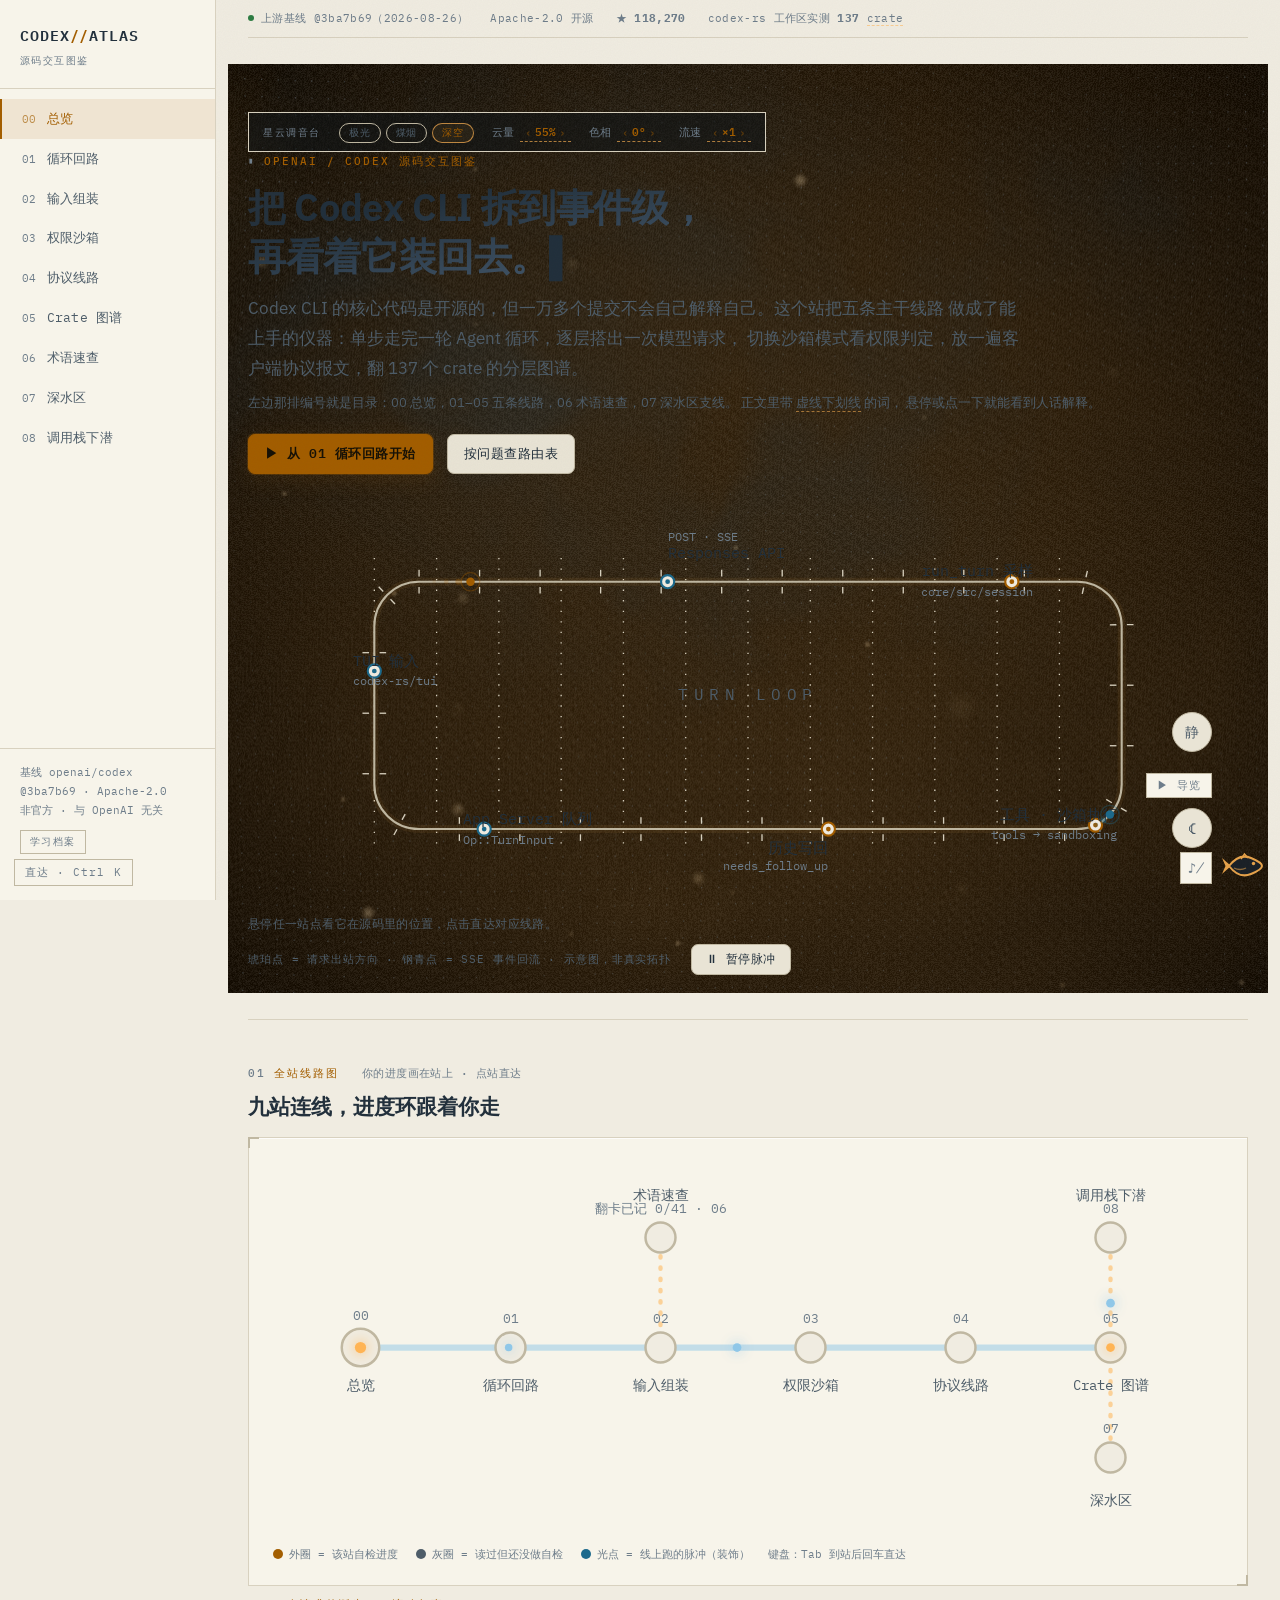
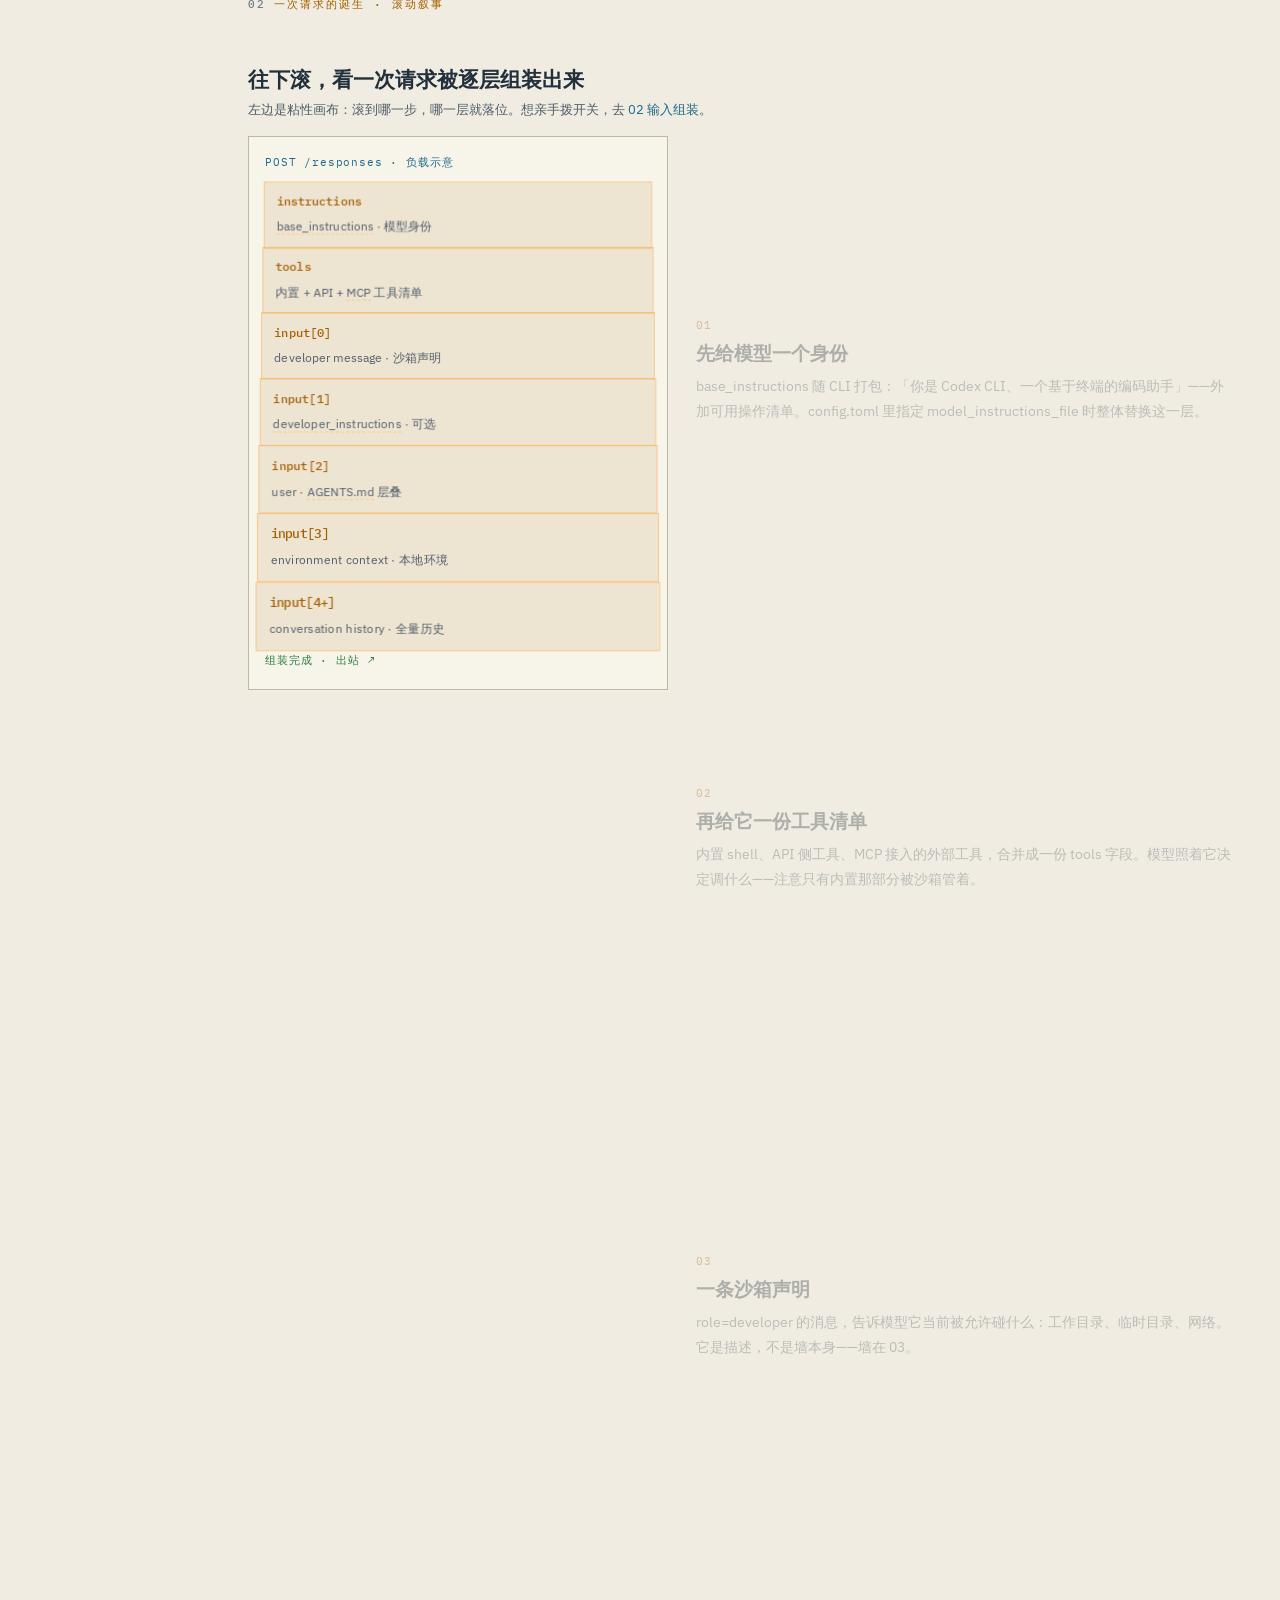
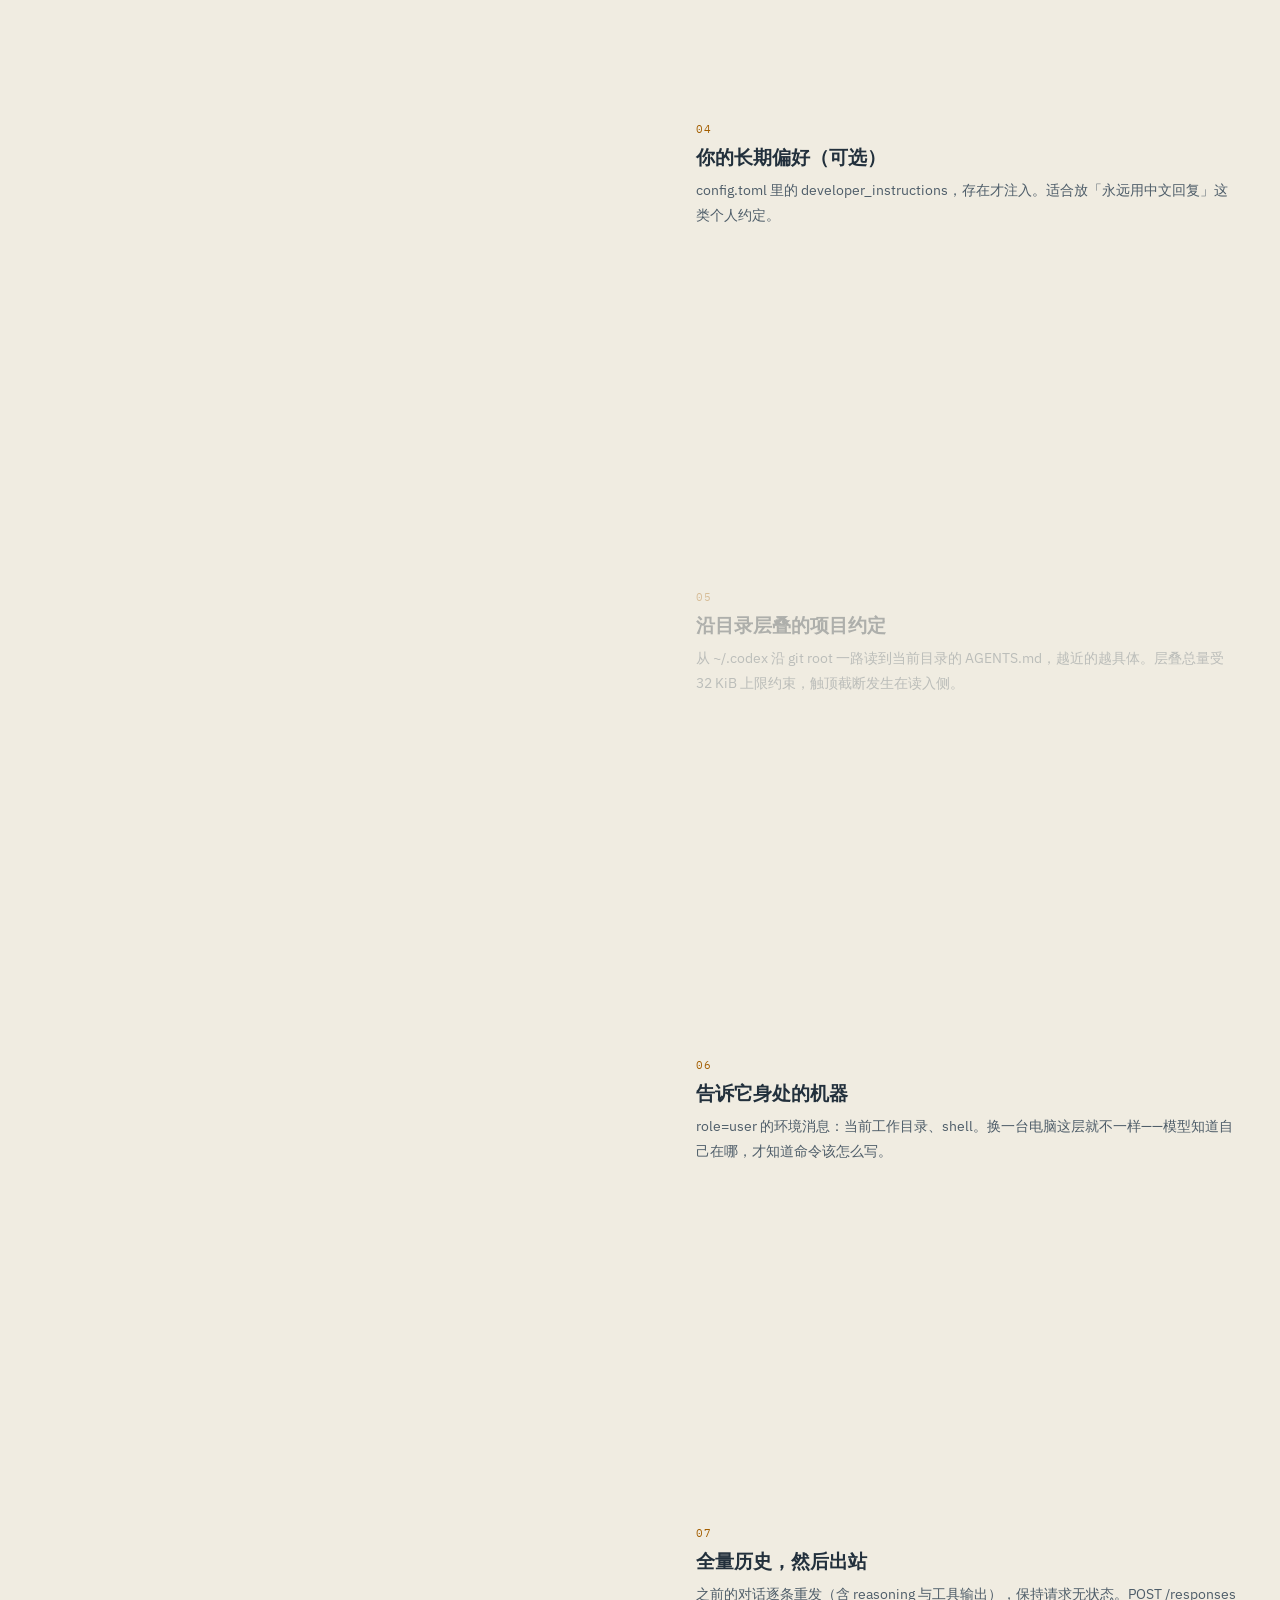
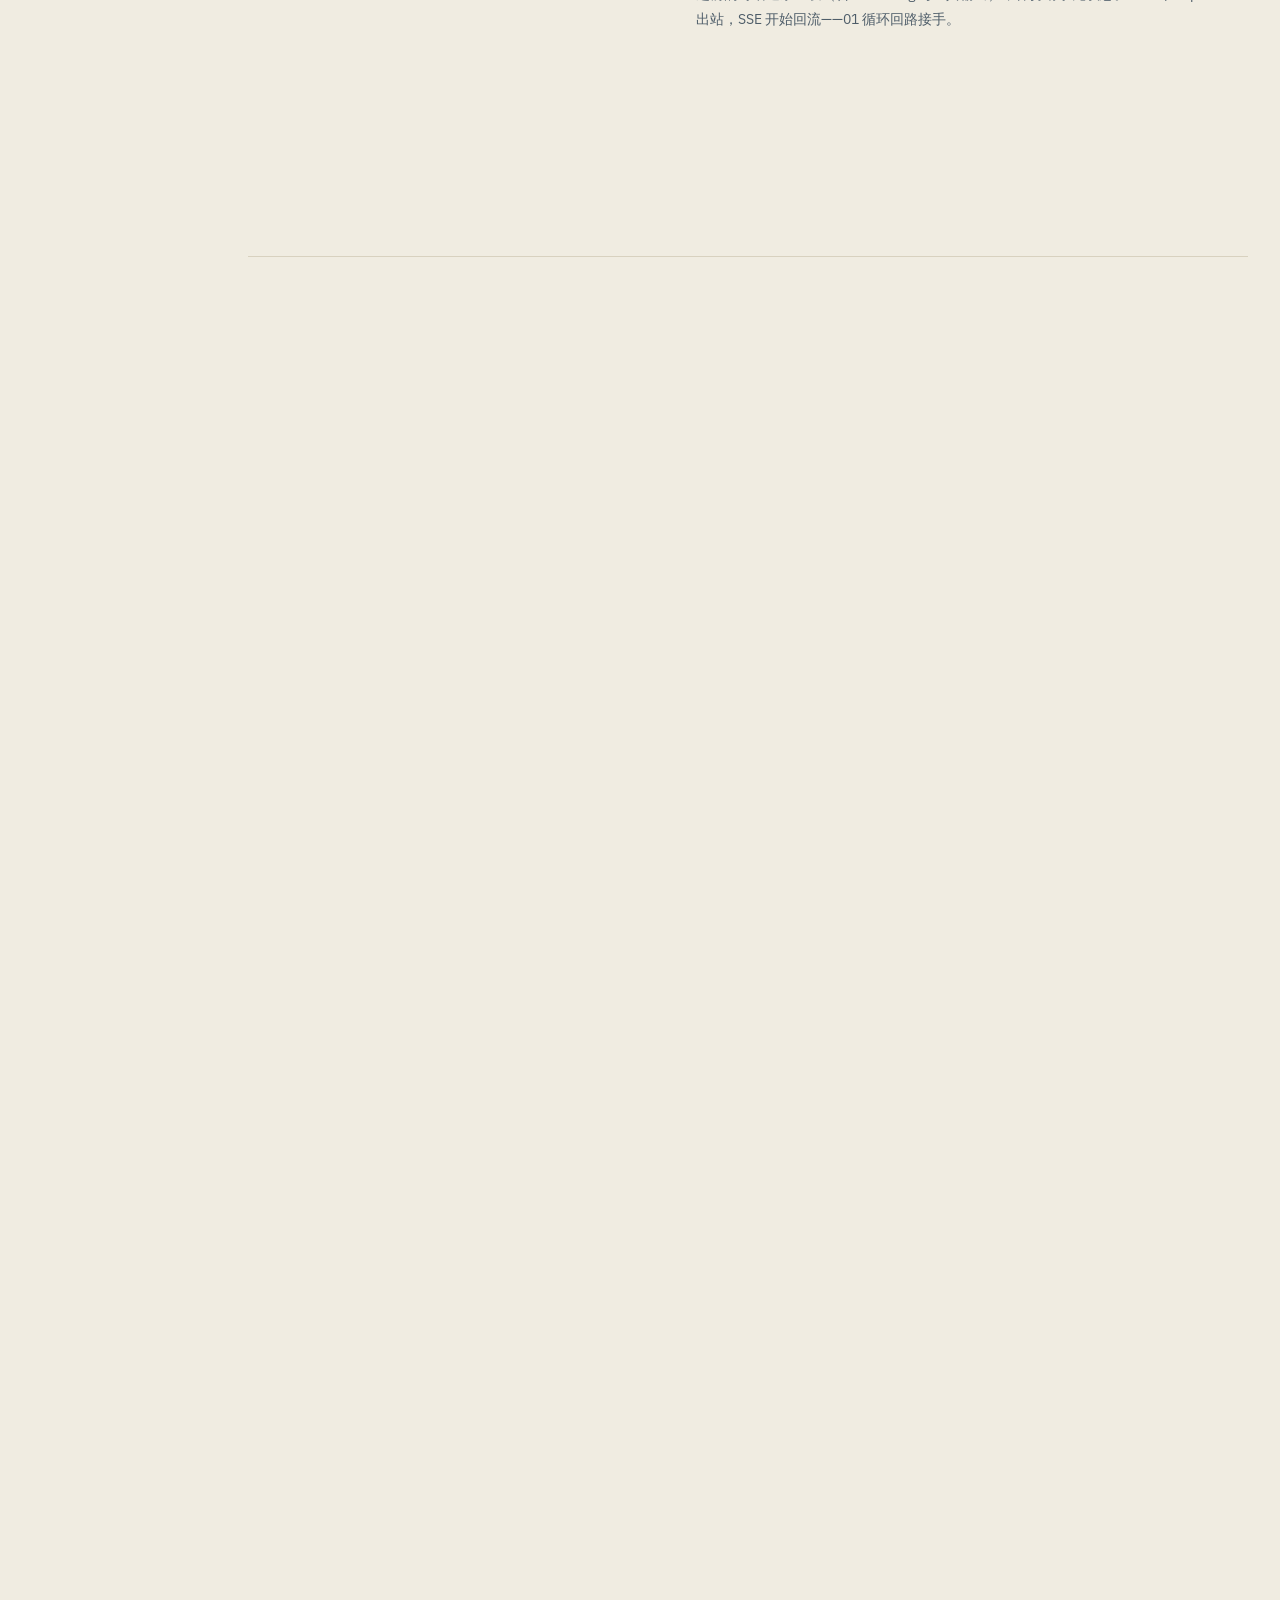
==== commit de586b81: "feat: extend atlas navigation, star map, and regression coverage" ====
--- a/index.html
+++ b/index.html
@@ -5,12 +5,12 @@
 <meta name="viewport" content="width=device-width, initial-scale=1.0">
 <meta name="theme-color" content="#101418">
 <title>CODEX ATLAS · openai/codex 源码交互图鉴</title>
-<meta name="description" content="把开源的 Codex CLI 拆到事件级：Agent 循环、Prompt 组装、沙箱权限、App Server 协议、136 个 crate 图谱，全部可以上手操作。非官方中文学习站。">
+<meta name="description" content="把开源的 Codex CLI 拆到事件级：Agent 循环、Prompt 组装、沙箱权限、App Server 协议、137 个 crate 图谱，全部可以上手操作。非官方中文学习站。">
 <link rel="icon" type="image/svg+xml" href="data:image/svg+xml,%3Csvg xmlns='http://www.w3.org/2000/svg' viewBox='0 0 32 32'%3E%3Crect width='32' height='32' fill='%23101418'/%3E%3Cpath d='M7 9l8 7-8 7' stroke='%23ffb454' stroke-width='2.6' fill='none'/%3E%3Cpath d='M17 23h9' stroke='%238fc7e8' stroke-width='2.6'/%3E%3C/svg%3E">
 <meta property="og:type" content="website">
 <meta property="og:site_name" content="CODEX ATLAS">
 <meta property="og:title" content="CODEX ATLAS · openai/codex 源码交互图鉴">
-<meta property="og:description" content="把 Codex CLI 拆到事件级：单步走完 Agent 循环、逐层搭出模型请求、现场判定沙箱权限、放一遍协议报文、翻 136 个 crate 的图谱。">
+<meta property="og:description" content="把 Codex CLI 拆到事件级：单步走完 Agent 循环、逐层搭出模型请求、现场判定沙箱权限、放一遍协议报文、翻 137 个 crate 的图谱。">
 <meta property="og:url" content="https://shine-233.github.io/codex-atlas/">
 <meta property="og:image" content="https://shine-233.github.io/codex-atlas/assets/og.png">
 <meta name="twitter:card" content="summary_large_image">
@@ -40,7 +40,7 @@
     <a class="rail-ch" href="labs/dive.html"><span class="ch-no">08</span>调用栈下潜</a>
   </div>
   <div class="rail-foot">
-    基线 openai/codex<br>@cbfd999 · Apache-2.0<br>非官方 · 与 OpenAI 无关
+    基线 openai/codex<br>@3ba7b69 · Apache-2.0<br>非官方 · 与 OpenAI 无关
   </div>
 </nav>
 
@@ -64,10 +64,10 @@
   <main class="container" id="main">
 
     <div class="status-strip">
-      <span><i class="dot"></i>上游基线 @cbfd999（2026-08-22）</span>
+      <span><i class="dot"></i>上游基线 @3ba7b69（2026-08-26）</span>
       <span>Apache-2.0 开源</span>
-      <span>★ <b data-count="117127">117,127</b></span>
-      <span>codex-rs 工作区实测 <b data-count="136">136</b> crate</span>
+      <span>★ <b data-count="118270">118,270</b></span>
+      <span>codex-rs 工作区实测 <b data-count="137">137</b> crate</span>
     </div>
 
     <!-- 主视觉 -->
@@ -89,7 +89,7 @@
       <p class="lede">
         Codex CLI 的核心代码是开源的，但一万多个提交不会自己解释自己。这个站把五条主干线路
         做成了能上手的仪器：单步走完一轮 Agent 循环，逐层搭出一次模型请求，
-        切换沙箱模式看权限判定，放一遍客户端协议报文，翻 136 个 crate 的分层图谱。
+        切换沙箱模式看权限判定，放一遍客户端协议报文，翻 137 个 crate 的分层图谱。
       </p>
       <p class="small muted" style="margin-top:8px;">
         左边那排编号就是目录：00 总览，01–05 五条线路，06 术语速查，07 深水区支线。
@@ -288,7 +288,7 @@
       <div class="panel">
         <div class="panel-title">
           <h3><span style="font-family:var(--mono);color:var(--amber);font-size:13px;margin-right:10px;">05</span>Crate 图谱</h3>
-          <span class="readout">136 crate · 9 带 · 检索高亮<span class="qp-chip" data-qp="atlas.html"></span></span>
+          <span class="readout">137 crate · 9 带 · 检索高亮<span class="qp-chip" data-qp="atlas.html"></span></span>
         </div>
         <div class="vig" aria-hidden="true">
           <div class="vig-ribbon">
@@ -300,7 +300,7 @@
             <b></b>
           </div>
         </div>
-        <p style="margin-bottom:12px;">想读某个功能的实现，该从哪个 crate 下手？136 个工作区成员分成九条功能带：入口、核心引擎、工具执行、沙箱安全、模型连接、协议接入、扩展生态、云协作、基础设施。支持按名字检索高亮。</p>
+        <p style="margin-bottom:12px;">想读某个功能的实现，该从哪个 crate 下手？137 个工作区成员分成九条功能带：入口、核心引擎、工具执行、沙箱安全、模型连接、协议接入、扩展生态、云协作、基础设施。支持按名字检索高亮。</p>
         <p class="small muted">成员名单取自固定提交下的 codex-rs/Cargo.toml，可直接复核；分带是本站归纳，不是上游分类。</p>
         <p style="margin:14px 0 0;"><a class="btn" href="labs/atlas.html">进入 05 →</a></p>
       </div>
@@ -391,8 +391,8 @@
     <!-- 证据边界 -->
     <aside class="evidence">
       <div class="ev-h">证据边界</div>
-      上游基线固定为 openai/codex main 分支提交 <a href="https://github.com/openai/codex/commit/cbfd999db78cb088d2bd89b52051efe6f44555a4" target="_blank" rel="noopener"><code>cbfd999db78cb088d2bd89b52051efe6f44555a4</code></a>（2026-08-25，"Add hooks for interrupted turns (#40511)"）。星标数与 crate 数为该日经 GitHub API 实测；上游持续变化，数字以固定提交为准。
-      内容来源分三类：① <a href="https://github.com/openai/codex/blob/cbfd999db78cb088d2bd89b52051efe6f44555a4/codex-rs/Cargo.toml" target="_blank" rel="noopener">仓库文件与 Cargo.toml 成员名单</a>，可自行复核；② OpenAI 官方博客《Unrolling the Codex agent loop》与《Unlocking the Codex harness》；③ 社区源码研究（wineandchord 逐函数分析等），仅作交叉参考。
+      上游基线固定为 openai/codex main 分支提交 <a href="https://github.com/openai/codex/commit/3ba7b6941d3caf6eec5b3c4e564988ee57d3f083" target="_blank" rel="noopener"><code>3ba7b6941d3caf6eec5b3c4e564988ee57d3f083</code></a>（2026-08-26，"Add OpenTelemetry tracing to the code-mode host (#40760)"）。星标数与 crate 数为该日经 GitHub API 实测；上游持续变化，数字以固定提交为准。
+      内容来源分三类：① <a href="https://github.com/openai/codex/blob/3ba7b6941d3caf6eec5b3c4e564988ee57d3f083/codex-rs/Cargo.toml" target="_blank" rel="noopener">仓库文件与 Cargo.toml 成员名单</a>，可自行复核；② OpenAI 官方博客《Unrolling the Codex agent loop》与《Unlocking the Codex harness》；③ 社区源码研究（wineandchord 逐函数分析等），仅作交叉参考。
       凡属推断或示意，页面内均就地标注。本站是非官方学习项目，与 OpenAI 无隶属关系；发现事实错误请提 issue 指出具体页面与依据。
     </aside>
 
--- a/assets/styles.css
+++ b/assets/styles.css
@@ -1627,15 +1627,9 @@
 /* Kandinsky 手势实验室（04） */
 .gl-host { border: 1px dashed var(--line-strong); }
 
-/* Excalidraw 手感标注层（07C PATCH LAB） */
+/* Excalidraw 手感标注层（07C PATCH LAB）——单一实现在 deep.html 主 IIFE（CAInk） */
 #pl-grid { position: relative; }
-.pl-mark-cv {
-  position: absolute; inset: 0; z-index: 5;
-  pointer-events: none;
-  touch-action: none;
-}
 body.pl-mark-on #pl-grid { outline: 1.5px dashed rgba(255, 180, 84, .55); }
-body.pl-mark-on .pl-mark-cv { pointer-events: auto; cursor: crosshair; }
 .gl-wrap { position: relative; }
 .gl-canvas {
   display: block; width: 100%; height: 190px;
